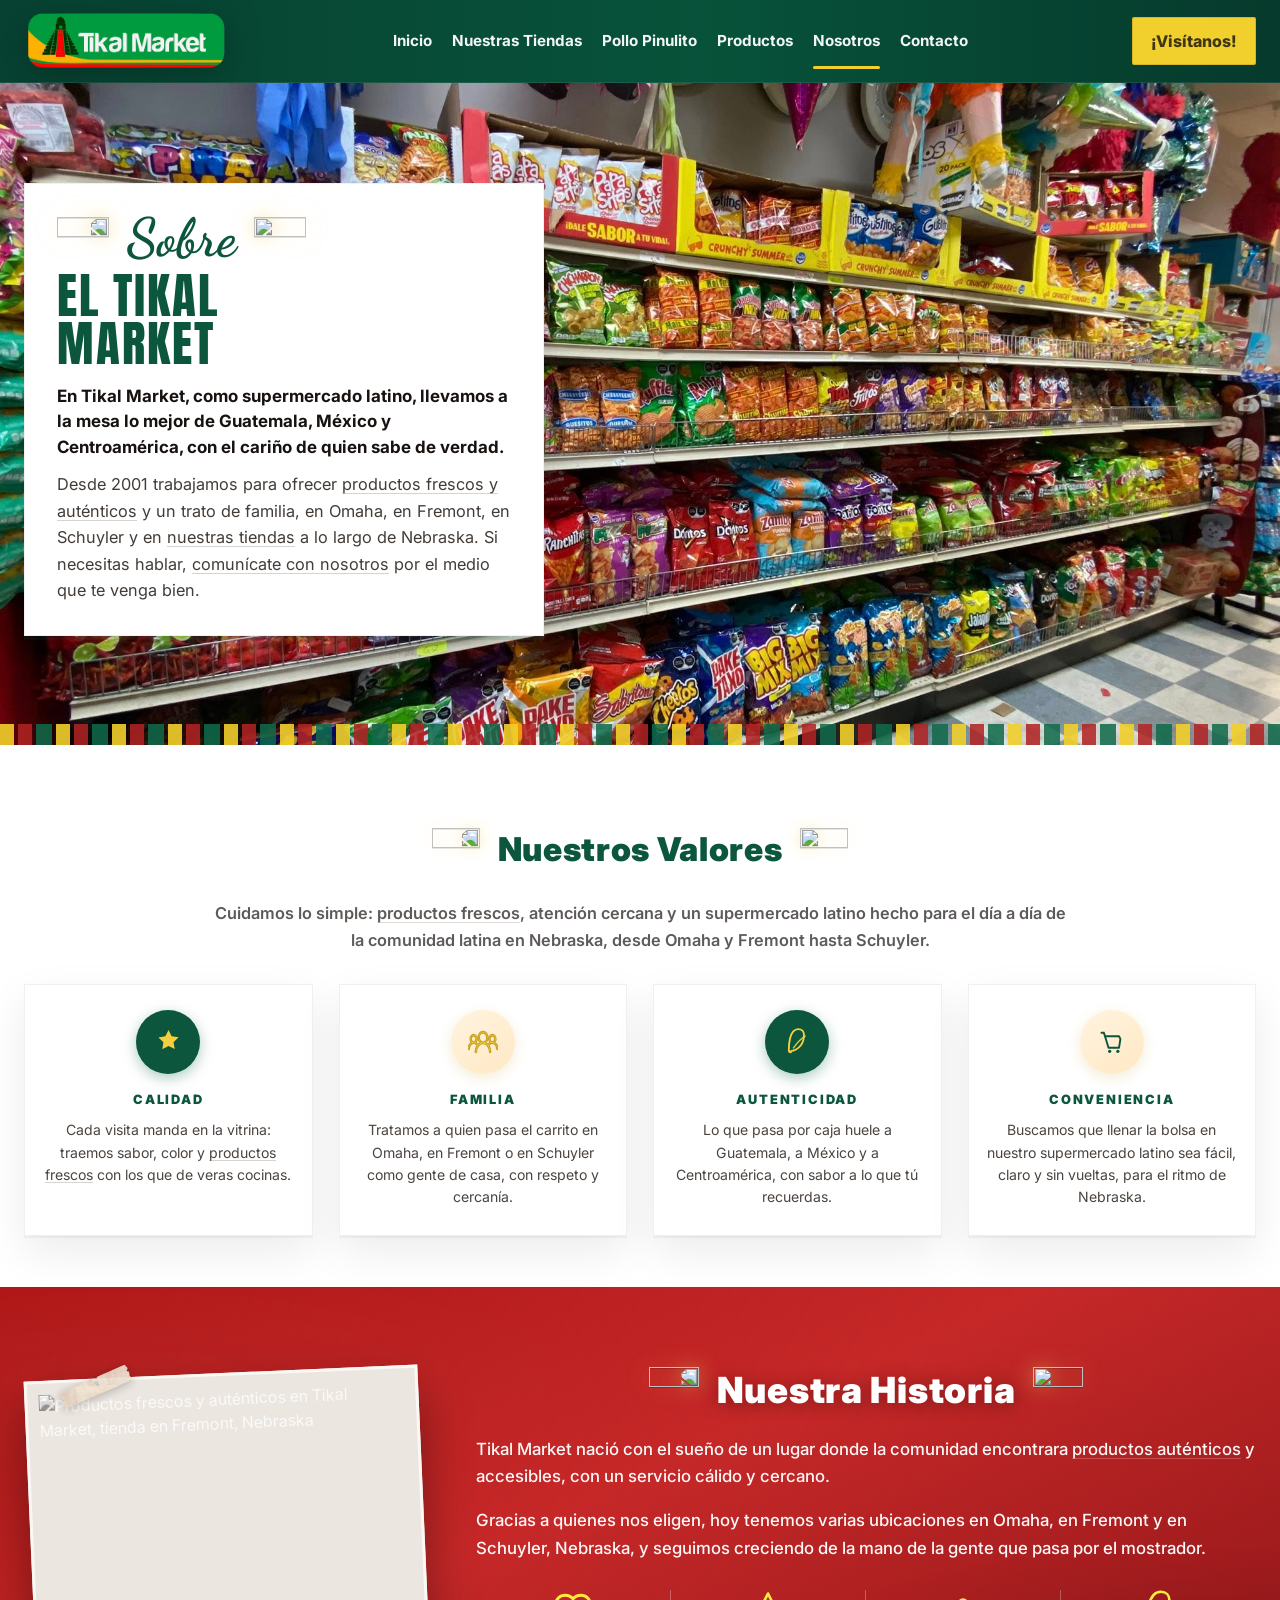
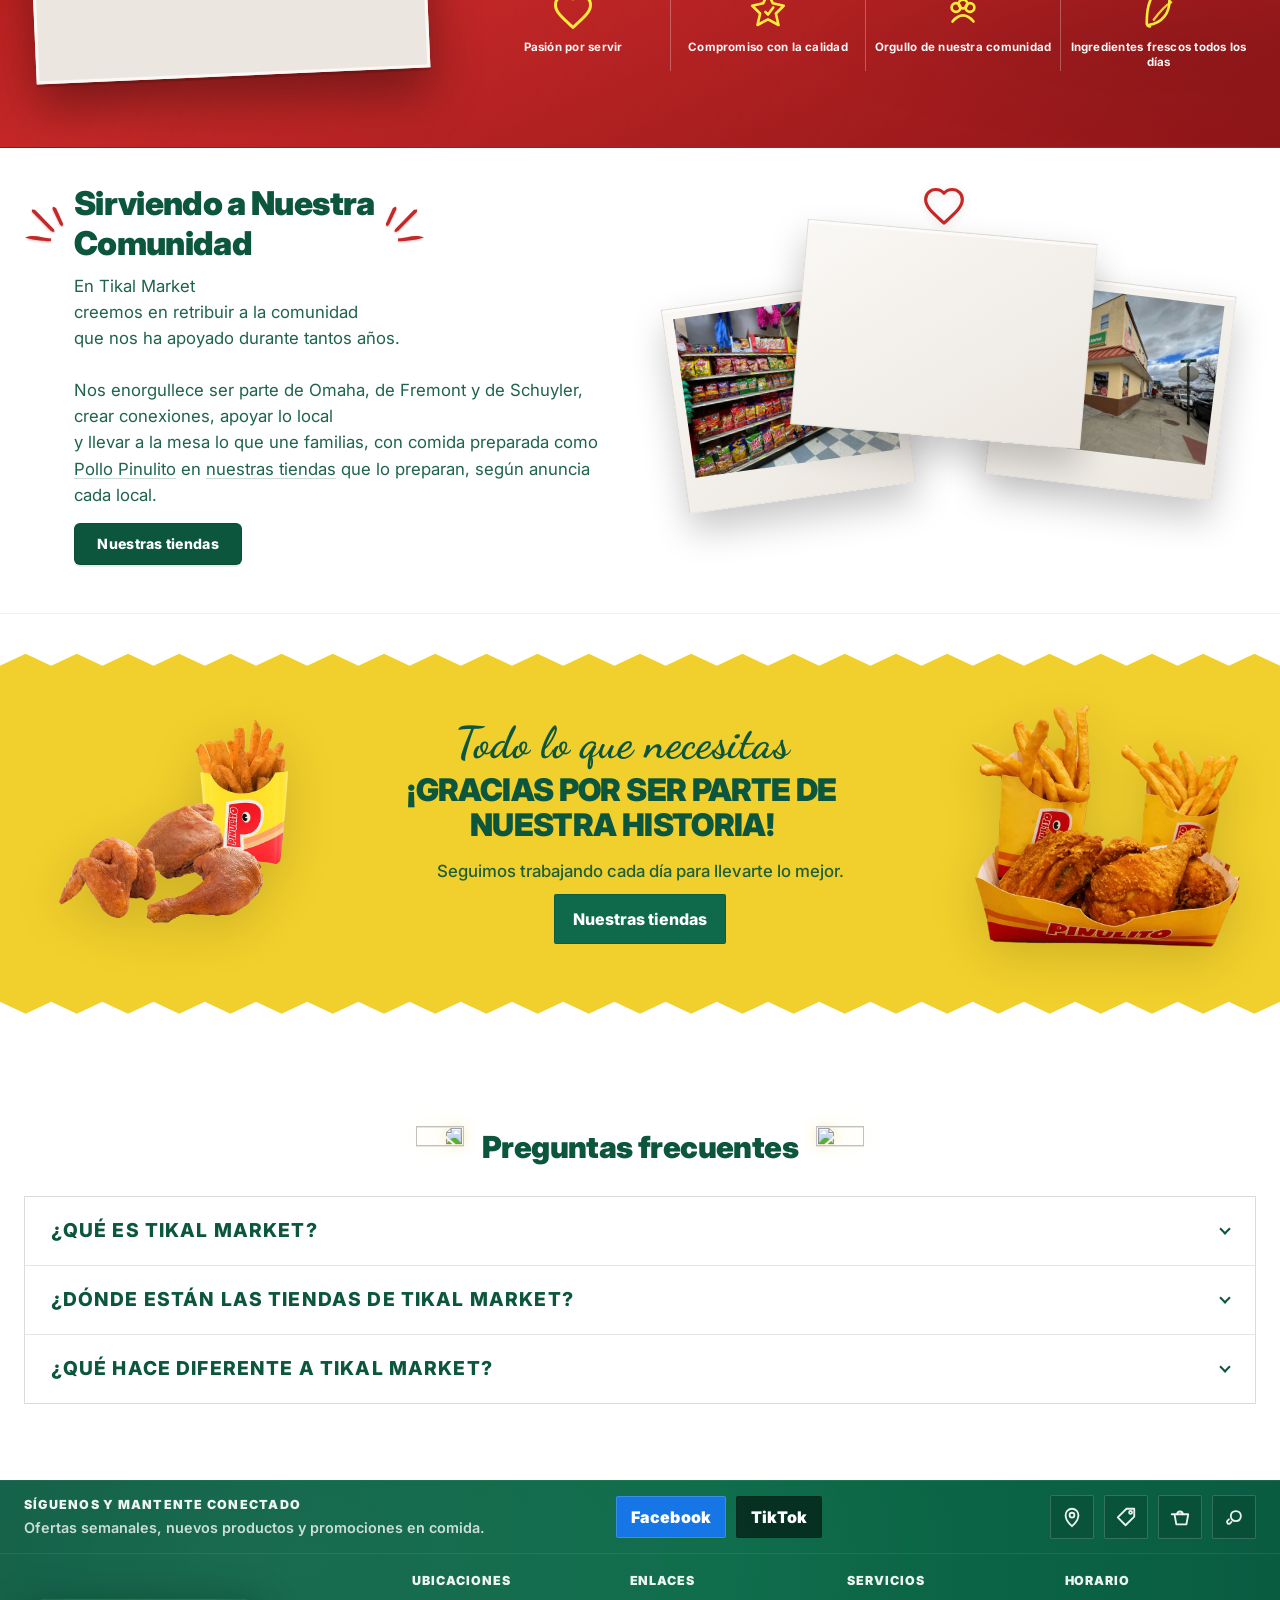
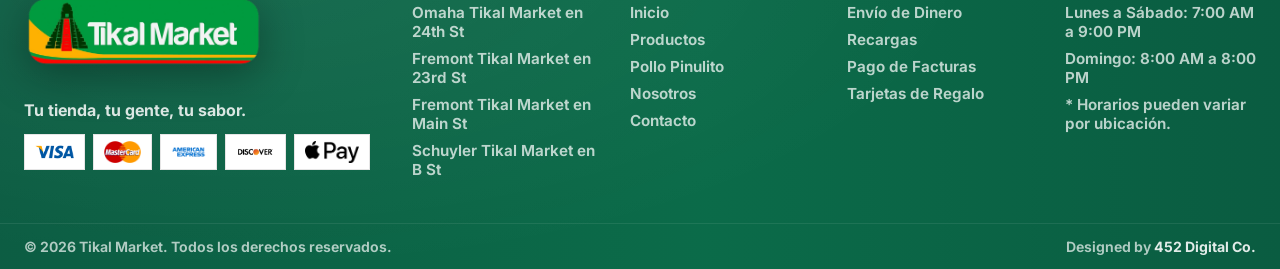
==== about.html @ d2f0e2c5 "Add files via upload" ====
<!DOCTYPE html>
<html lang="es">
<head>
  <meta charset="UTF-8" />
  <meta name="viewport" content="width=device-width, initial-scale=1.0" />
  <title>Sobre Tikal Market | Supermercado Latino en Nebraska</title>
  <meta
    name="description"
    content="Tikal Market es un supermercado latino con raíces en Guatemala, con tiendas en Omaha, Fremont y Schuyler, Nebraska, productos frescos y una comunidad que nos impulsa."
  />

  <link rel="canonical" href="about.html" />

  <meta property="og:type" content="website" />
  <meta property="og:locale" content="es_US" />
  <meta property="og:site_name" content="Tikal Market" />
  <meta property="og:url" content="about.html" />
  <meta property="og:title" content="Sobre Tikal Market | Supermercado Latino en Nebraska" />
  <meta
    property="og:description"
    content="Historia y valores de Tikal Market: supermercado latino en Nebraska, cerca de la comunidad en Omaha, Fremont y Schuyler, con productos frescos y sabor a casa."
  />
  <meta property="og:image" content="images/tienda-el-tikal-2-fremont.jpg" />
  <meta property="og:image:alt" content="Tikal Market, supermercado latino en Nebraska, tienda en Fremont" />

  <meta name="twitter:card" content="summary_large_image" />
  <meta name="twitter:title" content="Sobre Tikal Market | Supermercado Latino en Nebraska" />
  <meta
    name="twitter:description"
    content="Tikal Market, supermercado latino en Nebraska. Omaha, Fremont, Schuyler, productos frescos y comunidad."
  />
  <meta name="twitter:image" content="images/tienda-el-tikal-2-fremont.jpg" />

  <script type="application/ld+json">
    {
      "@context": "https://schema.org",
      "@type": "BreadcrumbList",
      "itemListElement": [
        { "@type": "ListItem", "position": 1, "name": "Inicio", "item": "index.html" },
        { "@type": "ListItem", "position": 2, "name": "Nosotros", "item": "about.html" }
      ]
    }
  </script>

  <script type="application/ld+json">
    {
      "@context": "https://schema.org",
      "@type": "Organization",
      "name": "Tikal Market",
      "url": "index.html",
      "description": "Red de supermercados latinos en Nebraska, con orígenes ligados a Guatemala, que sirve a la comunidad en Omaha, Fremont y Schuyler con productos frescos, carnicería, panadería, tortillería, comida preparada y otras secciones según la tienda.",
      "logo": "images/tikal-market-omaha-logo.png",
      "areaServed": ["Omaha, NE", "Fremont, NE", "Schuyler, NE", "Nebraska"],
      "knowsAbout": [
        "supermercado latino",
        "productos guatemaltecos",
        "productos mexicanos",
        "productos centroamericanos",
        "carnicería",
        "panadería",
        "tortillería",
        "comida preparada"
      ]
    }
  </script>

  <script type="application/ld+json">
    {
      "@context": "https://schema.org",
      "@type": "FAQPage",
      "inLanguage": "es",
      "mainEntity": [
        {
          "@type": "Question",
          "name": "¿Qué es Tikal Market?",
          "acceptedAnswer": {
            "@type": "Answer",
            "text": "Tikal Market es una red de supermercados latinos en Nebraska: abarrotes, productos frescos, carnicería, pan, tortillería, comida preparada y otras secciones según la sucursal, con raíces y sabor asociados a Guatemala y a la comunidad latina en el estado."
          }
        },
        {
          "@type": "Question",
          "name": "¿Dónde están las tiendas de Tikal Market?",
          "acceptedAnswer": {
            "@type": "Answer",
            "text": "Tikal Market atiende en Omaha, en Fremont y en Schuyler, Nebraska. Mira nuestras tiendas para mapas, horarios y el detalle de cada lugar. Si escribes con una duda, comunícate con nosotros y te guiamos."
          }
        },
        {
          "@type": "Question",
          "name": "¿Qué hace diferente a Tikal Market?",
          "acceptedAnswer": {
            "@type": "Answer",
            "text": "Reunimos en un mismo pasillo productos y marcas de Guatemala, de México y de Centroamérica, con atención cercana y con lo que pida cada comal, vitrina o mostrador, según el día y el lugar, sin dejar de ser un negocio de barrio para quien vive cerca."
          }
        }
      ]
    }
  </script>

  <link rel="preconnect" href="https://fonts.googleapis.com" />
  <link rel="preconnect" href="https://fonts.gstatic.com" crossorigin />
  <link
    href="https://fonts.googleapis.com/css2?family=Anton&family=Cormorant+Garamond:ital,wght@0,500;0,600;0,700;1,500&family=Dancing+Script:wght@600;700&family=Inter:wght@400;500;600;700;800;900&display=swap"
    rel="stylesheet"
  />

  <link rel="stylesheet" href="css/style.css" />
  <link rel="stylesheet" href="css/locations.css" />
</head>
<body class="loc-page">

  <header class="site-header is-overlay" id="site-header">
    <div class="nav-inner container">
      <a href="index.html" class="logo-wrap" aria-label="Tikal Market inicio">
        <img
          src="images/tikal-market-omaha-logo.png"
          alt="Tikal Market"
          class="logo-img"
        />
      </a>

      <nav class="main-nav" aria-label="Navegación principal">
        <a href="index.html">Inicio</a>
        <a href="locations.html">Nuestras Tiendas</a>
        <a href="pollo-pinulito.html">Pollo Pinulito</a>
        <a href="products.html">Productos</a>
        <a href="about.html" class="active">Nosotros</a>
        <a href="contact.html">Contacto</a>
      </nav>

      <div class="nav-right">
        <a href="locations.html" class="visit-btn">¡Visítanos!</a>
      </div>

      <button class="mobile-toggle" aria-label="Abrir menú" aria-expanded="false" type="button">
        <span></span>
        <span></span>
        <span></span>
      </button>
    </div>

    <div class="mobile-menu" id="mobile-menu">
      <a href="index.html">Inicio</a>
      <a href="locations.html">Nuestras Tiendas</a>
      <a href="pollo-pinulito.html">Pollo Pinulito</a>
      <a href="products.html">Productos</a>
      <a href="about.html" class="active">Nosotros</a>
      <a href="contact.html">Contacto</a>
      <a href="locations.html" class="mobile-visit-btn">¡Visítanos!</a>
    </div>
  </header>

  <main class="loc-main">
    <section class="loc-hero" aria-label="Sobre El Tikal Market">
      <div class="loc-hero-bg">
        <img
          src="images/tienda-el-tikal-2-fremont.jpg"
          alt="Tikal Market, supermercado latino en Nebraska, fachada en Fremont"
          width="1920"
          height="1080"
          decoding="async"
          fetchpriority="high"
        />
      </div>
      <div class="loc-hero-scrim" aria-hidden="true"></div>

      <div class="loc-hero-inner container">
        <div class="loc-hero-panel loc-hero-panel--about">
          <div class="loc-hero-panel-head">
            <div class="loc-hero-title-deco pin-order-title-deco">
              <span class="pin-order-title-rays loc-hero-title-rays" aria-hidden="true">
                <img
                  class="pin-order-title-exclam"
                  src="images/exclamations-card.svg"
                  alt=""
                  width="58"
                  height="53"
                  decoding="async"
                />
              </span>
              <p class="loc-hero-script">Sobre</p>
              <span class="pin-order-title-rays pin-order-title-rays--mirror loc-hero-title-rays" aria-hidden="true">
                <img
                  class="pin-order-title-exclam"
                  src="images/exclamations-card.svg"
                  alt=""
                  width="58"
                  height="53"
                  decoding="async"
                />
              </span>
            </div>
            <h1 class="loc-hero-brandline">EL TIKAL<br />MARKET</h1>
          </div>
          <p class="loc-hero-mission">
            En Tikal Market, como supermercado latino, llevamos a la mesa lo mejor de Guatemala, México y Centroamérica,
            con el cariño de quien sabe de verdad.
          </p>
          <p class="loc-hero-story">
            Desde 2001 trabajamos para ofrecer
            <a href="products.html">productos frescos y auténticos</a> y un trato de familia, en Omaha, en Fremont, en
            Schuyler y en
            <a href="locations.html">nuestras tiendas</a> a lo largo de Nebraska. Si necesitas hablar,
            <a href="contact.html">comunícate con nosotros</a> por el medio que te venga bien.
          </p>
        </div>
      </div>
      <div class="hero-pattern" aria-hidden="true"></div>
    </section>

    <section class="about-values" aria-labelledby="about-values-heading">
      <div class="about-values-leaf about-values-leaf--left" aria-hidden="true">
        <svg viewBox="0 0 120 160" fill="none" xmlns="http://www.w3.org/2000/svg">
          <path d="M8 140c18-32 44-58 72-78C48 48 24 28 8 8c8 38 0 88 0 132Z" stroke="currentColor" stroke-width="2.2" stroke-linejoin="round" opacity="0.35"/>
          <path d="M32 120c12-18 28-34 48-46" stroke="currentColor" stroke-width="1.5" stroke-linecap="round" opacity="0.3"/>
        </svg>
      </div>
      <div class="about-values-leaf about-values-leaf--right" aria-hidden="true">
        <svg viewBox="0 0 120 160" fill="none" xmlns="http://www.w3.org/2000/svg">
          <path d="M112 140c-18-32-44-58-72-78 32-14 56-34 72-54-8 38 0 88 0 132Z" stroke="currentColor" stroke-width="2.2" stroke-linejoin="round" opacity="0.35"/>
          <path d="M88 120c-12-18-28-34-48-46" stroke="currentColor" stroke-width="1.5" stroke-linecap="round" opacity="0.3"/>
        </svg>
      </div>

      <div class="about-values-inner container">
        <div class="about-values-head pin-order-title-deco">
          <span class="pin-order-title-rays about-values-rays" aria-hidden="true">
            <img
              class="pin-order-title-exclam"
              src="images/exclamations-card.svg"
              alt=""
              width="58"
              height="53"
              decoding="async"
            />
          </span>
          <h2 id="about-values-heading" class="about-values-title">Nuestros Valores</h2>
          <span class="pin-order-title-rays pin-order-title-rays--mirror about-values-rays" aria-hidden="true">
            <img
              class="pin-order-title-exclam"
              src="images/exclamations-card.svg"
              alt=""
              width="58"
              height="53"
              decoding="async"
            />
          </span>
        </div>

        <p class="about-values-lead">
          Cuidamos lo simple: <a href="products.html">productos frescos</a>, atención cercana y un supermercado latino
          hecho para el día a día de la comunidad latina en Nebraska, desde Omaha y Fremont hasta
          Schuyler.
        </p>

        <div class="about-values-grid">
          <article class="about-value-card">
            <div class="about-value-ico about-value-ico--green" aria-hidden="true">
              <svg viewBox="0 0 24 24" width="37" height="37" fill="#f4d03f" xmlns="http://www.w3.org/2000/svg">
                <path
                  d="M12 4.5l2.02 4.08 4.52.66-3.27 3.19.77 4.5L12 14.9l-4.04 2.12.77-4.5-3.27-3.19 4.52-.66L12 4.5Z"
                />
              </svg>
            </div>
            <h3 class="about-value-name">Calidad</h3>
            <p class="about-value-text">
              Cada visita manda en la vitrina: traemos sabor, color y
              <a href="products.html">productos frescos</a> con los que de veras cocinas.
            </p>
          </article>

          <article class="about-value-card">
            <div class="about-value-ico about-value-ico--cream" aria-hidden="true">
              <svg
                viewBox="0 0 29.67 21.11"
                width="30"
                height="30"
                xmlns="http://www.w3.org/2000/svg"
                aria-hidden="true"
                focusable="false"
              >
                <path
                  d="M21.18,20.15c-.04-4.39-2.91-7.85-6.36-7.84s-6.3,3.5-6.32,7.87c0,.51-.3.93-.72.92s-.7-.44-.7-.99c.04-2.21.64-4.33,1.79-6.07-1.13-1.79-3-2.47-4.7-1.7-1.6.72-2.74,2.64-2.74,4.84,0,.52-.31.92-.71.92-.43,0-.72-.43-.71-.97.05-2.67,1.26-5.04,3.2-6.19-1.57-1.71-1.66-4.69-.24-6.54s3.8-1.86,5.22-.02s1.35,4.83-.23,6.56c.76.47,1.39,1.08,1.92,1.86.66-.69,1.36-1.19,2.15-1.59-2.43-2.13-2.81-6.4-.87-9.13s5.4-2.77,7.37-.03s1.6,7.01-.85,9.16c.79.41,1.48.91,2.15,1.59.52-.77,1.14-1.38,1.92-1.86-1.56-1.72-1.66-4.65-.26-6.51s3.8-1.9,5.23-.06s1.37,4.81-.22,6.57c1.93,1.16,3.15,3.51,3.19,6.19,0,.51-.24.91-.64.97-.37.05-.77-.3-.77-.81,0-2.22-1.1-4.18-2.73-4.92-1.7-.78-3.6-.11-4.73,1.69c1.16,1.77,1.8,3.94,1.78,6.22c0,.51-.36.86-.71.84c-.42-.02-.69-.42-.69-.96ZM14.51,1.78c-1.98.23-3.38,2.43-3.18,4.84s1.92,4.15,3.84,3.92s3.37-2.38,3.18-4.8s-1.87-4.19-3.83-3.96ZM5.47,4.77c-1.26.07-2.18,1.4-2.11,2.92s1.1,2.66,2.32,2.59s2.15-1.36,2.1-2.88s-1.06-2.7-2.31-2.63ZM24.03,4.77c-1.25.04-2.19,1.36-2.14,2.87s1.07,2.69,2.28,2.64s2.17-1.31,2.14-2.83s-1.02-2.72-2.27-2.68Z"
                  fill="#f4d03f"
                  stroke="#c9a227"
                  stroke-width="1.15"
                  stroke-linejoin="round"
                  stroke-linecap="round"
                />
              </svg>
            </div>
            <h3 class="about-value-name">Familia</h3>
            <p class="about-value-text">
              Tratamos a quien pasa el carrito en Omaha, en Fremont o en Schuyler como gente de casa, con respeto y
              cercanía.
            </p>
          </article>

          <article class="about-value-card">
            <div class="about-value-ico about-value-ico--green" aria-hidden="true">
              <svg viewBox="0 0 24 24" width="28" height="28" fill="none" xmlns="http://www.w3.org/2000/svg">
                <path
                  d="M6 20c8-1 12-7 12-14 0-3-2-5-5-5-4 0-6 4-7 8-.8 3.2-1 8-1 10 0 1 .8 1.8 1.8 1.8Z"
                  stroke="#f4d03f"
                  stroke-width="1.6"
                  stroke-linejoin="round"
                />
                <path d="M9 17c3-4 6-8 10-10" stroke="#f4d03f" stroke-width="1.3" stroke-linecap="round" opacity="0.9" />
              </svg>
            </div>
            <h3 class="about-value-name">Autenticidad</h3>
            <p class="about-value-text">
              Lo que pasa por caja huele a Guatemala, a México y a Centroamérica, con sabor a lo que tú recuerdas.
            </p>
          </article>

          <article class="about-value-card">
            <div class="about-value-ico about-value-ico--cream about-value-ico--cart" aria-hidden="true">
              <svg viewBox="0 0 24 24" width="28" height="28" fill="none" xmlns="http://www.w3.org/2000/svg">
                <path
                  d="M6 7h12l1.2 2.5L18 17H9L6 7Z"
                  stroke="currentColor"
                  stroke-width="1.65"
                  stroke-linejoin="round"
                />
                <path d="M6 7 5 4H3" stroke="currentColor" stroke-width="1.65" stroke-linecap="round" />
                <circle cx="10" cy="20" r="1.4" fill="currentColor" />
                <circle cx="17" cy="20" r="1.4" fill="currentColor" />
              </svg>
            </div>
            <h3 class="about-value-name">Conveniencia</h3>
            <p class="about-value-text">
              Buscamos que llenar la bolsa en nuestro supermercado latino sea fácil, claro y sin vueltas, para el ritmo
              de Nebraska.
            </p>
          </article>
        </div>
      </div>
    </section>

    <section class="about-history" id="historia" aria-labelledby="historia-heading">
      <div class="about-history-pattern" aria-hidden="true"></div>
      <div class="about-history-inner container">
        <div class="about-history-visual">
          <div class="about-history-photo-box">
            <img
              class="about-history-tape"
              src="images/tape-icon.png"
              alt=""
              width="120"
              height="80"
              decoding="async"
            />
            <figure class="about-history-photo">
              <img
                src="images/el-tikal-1-fremont-comida-mexicana-fremont.jpg"
                alt="Productos frescos y auténticos en Tikal Market, tienda en Fremont, Nebraska"
                width="640"
                height="480"
                loading="lazy"
                decoding="async"
              />
            </figure>
          </div>
        </div>

        <div class="about-history-copy">
          <div class="about-history-title-row pin-order-title-deco">
            <span class="pin-order-title-rays about-history-rays" aria-hidden="true">
              <img
                class="pin-order-title-exclam"
                src="images/exclamations-card.svg"
                alt=""
                width="58"
                height="53"
                decoding="async"
              />
            </span>
            <h2 id="historia-heading" class="about-history-title">Nuestra Historia</h2>
            <span class="pin-order-title-rays pin-order-title-rays--mirror about-history-rays" aria-hidden="true">
              <img
                class="pin-order-title-exclam"
                src="images/exclamations-card.svg"
                alt=""
                width="58"
                height="53"
                decoding="async"
              />
            </span>
          </div>

          <div class="about-history-body">
            <p>
              Tikal Market nació con el sueño de un lugar donde la comunidad encontrara
              <a href="products.html">productos auténticos</a> y accesibles, con un servicio cálido y cercano.
            </p>
            <p>
              Gracias a quienes nos eligen, hoy tenemos varias ubicaciones en Omaha, en Fremont y en Schuyler,
              Nebraska, y seguimos creciendo de la mano de la gente que pasa por el mostrador.
            </p>
          </div>

          <ul class="about-history-pillars" aria-label="Lo que nos define">
            <li class="about-history-pillar">
              <span class="about-history-pillar-ico" aria-hidden="true">
                <svg viewBox="0 0 24 24" fill="none" xmlns="http://www.w3.org/2000/svg" aria-hidden="true" focusable="false">
                  <path
                    d="M12 21.35l-1.45-1.32C5.4 15.36 2 12.28 2 8.5 2 5.42 4.42 3 7.5 3c1.74 0 3.41.81 4.5 2.09C13.09 3.81 14.76 3 16.5 3 19.58 3 22 5.42 22 8.5c0 3.78-3.4 6.86-8.55 11.54L12 21.35Z"
                    stroke="currentColor"
                    stroke-width="1.7"
                    stroke-linejoin="round"
                  />
                </svg>
              </span>
              <span class="about-history-pillar-label">Pasión por servir</span>
            </li>
            <li class="about-history-pillar">
              <span class="about-history-pillar-ico" aria-hidden="true">
                <svg viewBox="0 0 24 24" fill="none" xmlns="http://www.w3.org/2000/svg" aria-hidden="true" focusable="false">
                  <path
                    d="M12 2l2.8 5.6L21 9l-4.5 4.4L18 20l-6-3.2L6 20l1.5-6.6L3 9l6.2-1.4L12 2Z"
                    stroke="currentColor"
                    stroke-width="1.5"
                    stroke-linejoin="round"
                  />
                  <path d="M10.5 12.5 12 14l3-4" stroke="currentColor" stroke-width="1.5" stroke-linecap="round" stroke-linejoin="round" />
                </svg>
              </span>
              <span class="about-history-pillar-label">Compromiso con la calidad</span>
            </li>
            <li class="about-history-pillar">
              <span class="about-history-pillar-ico" aria-hidden="true">
                <svg viewBox="0 0 24 24" fill="none" xmlns="http://www.w3.org/2000/svg"><circle cx="8" cy="10" r="2.5" stroke="currentColor" stroke-width="1.5"/><circle cx="16" cy="10" r="2.5" stroke="currentColor" stroke-width="1.5"/><circle cx="12" cy="8" r="2.5" stroke="currentColor" stroke-width="1.5"/><path d="M6 18c1.8-2.2 4.5-3.5 6-3.5s4.2 1.3 6 3.5" stroke="currentColor" stroke-width="1.5" stroke-linecap="round"/></svg>
              </span>
              <span class="about-history-pillar-label">Orgullo de nuestra comunidad</span>
            </li>
            <li class="about-history-pillar">
              <span class="about-history-pillar-ico" aria-hidden="true">
                <svg viewBox="0 0 24 24" fill="none" xmlns="http://www.w3.org/2000/svg"><path d="M6 20c8-1 12-7 12-14 0-3-2-5-5-5-4 0-6 4-7 8-.8 3.2-1 8-1 10 0 1 .8 1.8 1.8 1.8Z" stroke="currentColor" stroke-width="1.5" stroke-linejoin="round"/><path d="M9 17c3-4 6-8 10-10" stroke="currentColor" stroke-width="1.3" stroke-linecap="round" opacity="0.85"/></svg>
              </span>
              <span class="about-history-pillar-label">Ingredientes frescos todos los días</span>
            </li>
          </ul>
        </div>
      </div>
    </section>

    <section class="about-community" aria-labelledby="about-community-showcase-heading">
      <div class="about-community-showcase">
        <div class="about-community-showcase-inner container">
          <div class="about-community-showcase-copy">
            <div class="about-community-showcase-head pin-order-title-deco">
              <span class="pin-order-title-rays about-community-showcase-rays about-community-showcase-rays-left" aria-hidden="true">
                <svg
                  class="about-community-showcase-ray-svg"
                  xmlns="http://www.w3.org/2000/svg"
                  viewBox="0 0 28.87 26.3"
                  width="40"
                  height="36"
                  focusable="false"
                >
                  <g fill="#c62828">
                    <path
                      d="M9.36,18.26c-.34.34-1.92.67-2.3.73-.51.07-.11-1.7.29-2.12L20.86,2.86c.27-.28,1.77-.38,2.13-.39.49-.02.4,1.61-.06,2.07l-13.57,13.72Z"
                    />
                    <path
                      d="M28.03,22.9c-1.46,1.73-18.57,3.39-18.63,2.76l-.16-1.83c6.14-.32,12.14-3.44,18.78-.93Z"
                    />
                    <path
                      d="M2.96,13.26c-.21.45-1.29,1.29-1.63,1.48-.45.27-1-1.41-.79-1.88L5.46,1.82c.19-.42,1.59-1.14,1.97-1.3.5-.21.96,1.4.73,1.89L2.96,13.26Z"
                    />
                  </g>
                </svg>
              </span>
              <h2 id="about-community-showcase-heading" class="about-community-showcase-title">
                Sirviendo a Nuestra
                <br />
                Comunidad
              </h2>
              <span
                class="pin-order-title-rays pin-order-title-rays--mirror about-community-showcase-rays about-community-showcase-rays-right"
                aria-hidden="true"
              >
                <svg
                  class="about-community-showcase-ray-svg"
                  xmlns="http://www.w3.org/2000/svg"
                  viewBox="0 0 28.87 26.3"
                  width="40"
                  height="36"
                  focusable="false"
                >
                  <g fill="#c62828">
                    <path
                      d="M9.36,18.26c-.34.34-1.92.67-2.3.73-.51.07-.11-1.7.29-2.12L20.86,2.86c.27-.28,1.77-.38,2.13-.39.49-.02.4,1.61-.06,2.07l-13.57,13.72Z"
                    />
                    <path
                      d="M28.03,22.9c-1.46,1.73-18.57,3.39-18.63,2.76l-.16-1.83c6.14-.32,12.14-3.44,18.78-.93Z"
                    />
                    <path
                      d="M2.96,13.26c-.21.45-1.29,1.29-1.63,1.48-.45.27-1-1.41-.79-1.88L5.46,1.82c.19-.42,1.59-1.14,1.97-1.3.5-.21.96,1.4.73,1.89L2.96,13.26Z"
                    />
                  </g>
                </svg>
              </span>
            </div>
            <p class="about-community-showcase-lead">
              En Tikal Market
              <br />
              creemos en retribuir a la comunidad
              <br />
              que nos ha apoyado durante tantos años.
              <br />
              <br />
              Nos enorgullece ser parte de Omaha, de Fremont y de Schuyler,
              <br />
              crear conexiones, apoyar lo local
              <br />
              y llevar a la mesa lo que une familias, con comida preparada como
              <a href="pollo-pinulito.html">Pollo Pinulito</a> en
              <a href="locations.html">nuestras tiendas</a> que lo preparan, según anuncia cada local.
            </p>
            <a class="about-community-showcase-btn" href="locations.html">Nuestras tiendas</a>
          </div>

          <div class="about-community-showcase-visual">
            <div class="about-community-heart" aria-hidden="true">
              <svg viewBox="0 0 24 24" width="44" height="44" fill="none" xmlns="http://www.w3.org/2000/svg">
                <path
                  d="M12 21.35l-1.45-1.32C5.4 15.36 2 12.28 2 8.5 2 5.42 4.42 3 7.5 3c1.74 0 3.41.81 4.5 2.09C13.09 3.81 14.76 3 16.5 3 19.58 3 22 5.42 22 8.5c0 3.78-3.4 6.86-8.55 11.54L12 21.35Z"
                  stroke="#c62828"
                  stroke-width="1.75"
                  stroke-linejoin="round"
                />
              </svg>
            </div>
            <div class="about-community-collage">
              <figure class="about-community-polaroid about-community-polaroid--a">
                <img
                  src="images/tienda-el-tikal-2-fremont.jpg"
                  alt="Tienda Tikal Market en Fremont, supermercado latino en Nebraska"
                  width="400"
                  height="300"
                  loading="lazy"
                  decoding="async"
                />
              </figure>
              <figure class="about-community-polaroid about-community-polaroid--b">
                <img
                  src="images/tikal-market-3-grocery-store-omaha.jpg"
                  alt="Tikal Market sirviendo a la comunidad en Omaha, Nebraska"
                  width="480"
                  height="360"
                  loading="lazy"
                  decoding="async"
                />
              </figure>
              <figure class="about-community-polaroid about-community-polaroid--c">
                <img
                  src="images/el-tikal-1-fremont-storefront-2.jpg"
                  alt="Tienda El Tikal Market en Fremont, pasillos con productos frescos"
                  width="400"
                  height="300"
                  loading="lazy"
                  decoding="async"
                />
              </figure>
            </div>
          </div>
        </div>
      </div>

      <div class="about-community-red" aria-labelledby="about-community-thanks-heading">
        <div class="container about-community-red-inner">
          <div class="about-community-media">
            <img
              class="about-community-chicken"
              src="images/pollo-pinulito-omaha-pollo-frito-fresco.png"
              alt="Pollo Pinulito en Tikal Market, comida preparada"
              width="420"
              height="360"
              loading="lazy"
              decoding="async"
            />
          </div>
          <div class="about-community-copy">
            <div class="about-community-head pin-order-title-deco">
              <div class="about-community-thanks-block">
                <p class="departments-eyebrow">Todo lo que necesitas</p>
                <h2 id="about-community-thanks-heading" class="about-community-thanks-title departments-title">
                ¡Gracias por ser parte de nuestra historia!
                </h2>
              </div>
            </div>
            <p class="about-community-sub departments-text">
              Seguimos trabajando cada día para llevarte lo mejor.
            </p>
            <a href="locations.html" class="secondary-btn">Nuestras tiendas</a>
          </div>
          <div class="about-community-media about-community-media--right">
            <img
              class="about-community-chicken"
              src="images/papas-and-pollo-pinulito-omaha.png"
              alt="Papas y Pollo Pinulito, comida preparada"
              width="420"
              height="360"
              loading="lazy"
              decoding="async"
            />
          </div>
        </div>
      </div>
    </section>

    <section
      class="loc-store-band about-faq-band"
      lang="es"
      aria-labelledby="about-faq-h2"
      id="sobre-tikal-preguntas"
    >
      <div class="loc-store-band-inner container">
        <div class="loc-store-band-head pin-order-title-deco loc-store-why-head">
          <span class="pin-order-title-rays loc-store-band-rays" aria-hidden="true">
            <img
              class="pin-order-title-exclam"
              src="images/exclamations-card.svg"
              alt=""
              width="58"
              height="53"
              decoding="async"
            />
          </span>
          <h2 id="about-faq-h2" class="loc-store-band-title">Preguntas frecuentes</h2>
          <span class="pin-order-title-rays pin-order-title-rays--mirror loc-store-band-rays" aria-hidden="true">
            <img
              class="pin-order-title-exclam"
              src="images/exclamations-card.svg"
              alt=""
              width="58"
              height="53"
              decoding="async"
            />
          </span>
        </div>
        <div class="about-faq-accordion">
          <details class="about-faq-item">
            <summary class="about-faq-summary">
              <span class="about-faq-q">¿Qué es Tikal Market?</span>
              <span class="about-faq-chevron" aria-hidden="true"></span>
            </summary>
            <div class="about-faq-panel">
              <p>
                Tikal Market es una red de supermercados latinos en Nebraska: abarrotes, productos frescos, carnicería,
                pan, tortillería, comida preparada y otras secciones según la sucursal, con raíces y sabor asociados a
                Guatemala y a la comunidad latina en el estado.
              </p>
            </div>
          </details>
          <details class="about-faq-item">
            <summary class="about-faq-summary">
              <span class="about-faq-q">¿Dónde están las tiendas de Tikal Market?</span>
              <span class="about-faq-chevron" aria-hidden="true"></span>
            </summary>
            <div class="about-faq-panel">
              <p>
                Tikal Market atiende en Omaha, en Fremont y en Schuyler, Nebraska. Mira
                <a href="locations.html">nuestras tiendas</a> para mapas, horarios y el detalle de cada lugar. Si
                escribes con una duda,
                <a href="contact.html">comunícate con nosotros</a> y te guiamos.
              </p>
            </div>
          </details>
          <details class="about-faq-item">
            <summary class="about-faq-summary">
              <span class="about-faq-q">¿Qué hace diferente a Tikal Market?</span>
              <span class="about-faq-chevron" aria-hidden="true"></span>
            </summary>
            <div class="about-faq-panel">
              <p>
                Reunimos en un mismo pasillo productos y marcas de Guatemala, de México y de Centroamérica, con
                atención cercana y con lo que pida cada comal, vitrina o mostrador, según el día y el lugar, sin dejar
                de ser un negocio de barrio para quien vive cerca.
              </p>
            </div>
          </details>
        </div>
      </div>
    </section>
  </main>

  <footer class="site-footer" aria-label="Pie de página">
    <div class="footer-social" aria-label="Síguenos y mantente conectado">
<div class="social-strip-inner">
      <div class="social-strip-left">
        <p class="social-strip-title">SÍGUENOS Y MANTENTE CONECTADO</p>
        <p class="social-strip-subtitle">Ofertas semanales, nuevos productos y promociones en comida.</p>
      </div>

      <div class="social-strip-actions" aria-label="Redes sociales">
        <a class="social-pill social-pill-facebook" href="#" aria-label="Facebook">Facebook</a>
        <a class="social-pill social-pill-tiktok" href="#" aria-label="TikTok">TikTok</a>
      </div>

      <div class="social-strip-icons" aria-hidden="true">
        <span class="social-icon" title="Tiendas">
          <svg viewBox="0 0 24 24" aria-hidden="true" focusable="false">
            <path d="M12 22s7-6.2 7-12a7 7 0 0 0-14 0c0 5.8 7 12 7 12Z" fill="none" stroke="currentColor" stroke-width="2" />
            <circle cx="12" cy="10" r="2.6" fill="none" stroke="currentColor" stroke-width="2" />
          </svg>
        </span>
        <span class="social-icon" title="Ofertas">
          <svg viewBox="0 0 24 24" aria-hidden="true" focusable="false">
            <path d="M3 12.5 12.5 3H21v8.5L11.5 21 3 12.5Z" fill="none" stroke="currentColor" stroke-width="2" stroke-linejoin="round" />
            <circle cx="17" cy="7" r="1.6" fill="none" stroke="currentColor" stroke-width="2" />
          </svg>
        </span>
        <span class="social-icon" title="Productos">
          <svg viewBox="0 0 24 24" aria-hidden="true" focusable="false">
            <path d="M6 9h15l-2 11H8L6 9Z" fill="none" stroke="currentColor" stroke-width="2" stroke-linejoin="round" />
            <path d="M9 9a3 3 0 0 1 6 0" fill="none" stroke="currentColor" stroke-width="2" stroke-linecap="round" />
            <path d="M3 9h2" fill="none" stroke="currentColor" stroke-width="2" stroke-linecap="round" />
          </svg>
        </span>
        <span class="social-icon" title="Pollo Pinulito">
          <svg viewBox="0 0 24 24" aria-hidden="true" focusable="false">
            <path d="M10 7c2-2 6-2 8 0s2 6 0 8-6 2-8 0-2-6 0-8Z" fill="none" stroke="currentColor" stroke-width="2" />
            <path d="M6.5 14.5 4.8 16.2a2 2 0 0 0 2.8 2.8l1.7-1.7" fill="none" stroke="currentColor" stroke-width="2" stroke-linecap="round" />
          </svg>
        </span>
      </div>
    </div>
    </div>

    <div class="footer-inner">
      <div class="footer-brand">
        <div class="footer-logo-row">
          <img class="footer-logo" src="images/tikal-market-omaha-logo.png" alt="Tikal Market" />
        </div>
        <p class="footer-tagline">Tu tienda, tu gente, tu sabor.</p>

        <div class="footer-payments" aria-label="Métodos de pago">
          <img class="pay-badge" src="images/visa-logo-tikal-market.png" alt="Visa" />
          <img class="pay-badge" src="images/master-card-logo.png" alt="Mastercard" />
          <img class="pay-badge" src="images/american-express-logo-tikal-market.png" alt="American Express" />
          <img class="pay-badge" src="images/discover-logo-tikal-market.png" alt="Discover" />
          <img class="pay-badge" src="images/apple-pay-logo.png" alt="Apple Pay" />
        </div>
      </div>

      <div class="footer-cols" aria-label="Información del sitio">
        <div class="footer-col">
          <h4>Ubicaciones</h4>
          <a href="locations.html">Omaha Tikal Market en 24th St</a>
          <a href="locations.html">Fremont Tikal Market en 23rd St</a>
          <a href="locations.html">Fremont Tikal Market en Main St</a>
          <a href="locations.html">Schuyler Tikal Market en B St</a>
        </div>

        <div class="footer-col">
          <h4>Enlaces</h4>
          <a href="index.html">Inicio</a>
          <a href="products.html">Productos</a>
          <a href="pollo-pinulito.html">Pollo Pinulito</a>
          <a href="about.html">Nosotros</a>
          <a href="contact.html">Contacto</a>
        </div>

        <div class="footer-col">
          <h4>Servicios</h4>
          <span>Envío de Dinero</span>
          <span>Recargas</span>
          <span>Pago de Facturas</span>
          <span>Tarjetas de Regalo</span>
        </div>

        <div class="footer-col footer-col-hours">
          <h4>Horario</h4>
          <span>Lunes a Sábado: 7:00 AM a 9:00 PM</span>
          <span>Domingo: 8:00 AM a 8:00 PM</span>
          <span class="footer-hours-note">* Horarios pueden variar por ubicación.</span>
        </div>
      </div>
    </div>

    <div class="footer-bottom" aria-label="Créditos">
      <div class="footer-bottom-inner">
        <span>© 2026 Tikal Market. Todos los derechos reservados.</span>
        <span class="footer-credit">
          Designed by
          <a href="https://452digitalco.com" target="_blank" rel="noopener noreferrer">452 Digital Co.</a>
        </span>
      </div>
    </div>
  </footer>

  <script src="js/script.js" defer></script>
</body>
</html>
---- css/style.css ----
* {
  box-sizing: border-box;
  margin: 0;
  padding: 0;
}

:root {
  --green: #0f6a4b;
  --green-dark: #0b563d;
  --green-deep: #0b5a43;
  --cream: #f2ece3;
  --cream-soft: #f7f2eb;
  --text: #201b17;
  --muted: #645950;
  --red: #b12323;
  --yellow: #f1cf2c;
  --white: #ffffff;
  --shadow-soft: 0 10px 30px rgba(0, 0, 0, 0.08);
  --shadow-hero: 0 18px 50px rgba(0, 0, 0, 0.14);
  --radius: 14px;
  --header-h: 82px;
}

html {
  scroll-behavior: smooth;
  overflow-x: hidden;
}

body {
  font-family: "Inter", sans-serif;
  background: #ffffff;
  color: var(--text);
  line-height: 1.5;
  overflow-x: hidden;
}

body.nav-open {
  overflow: hidden;
  touch-action: none;
}

img {
  max-width: 100%;
  display: block;
}

.container {
  width: min(1380px, calc(100% - 48px));
  margin: 0 auto;
}

/* HEADER */
.site-header {
  position: fixed;
  left: 0;
  right: 0;
  top: 0;
  z-index: 100;
  background: linear-gradient(90deg, #074232 0%, #07523a 55%, #063a2c 100%);
  border-bottom: 1px solid rgba(255, 255, 255, 0.08);
  transition: box-shadow 220ms ease;
}

.site-header.is-overlay {
  /* keep consistent brand color at top; no pale/translucent state */
  background: linear-gradient(90deg, #074232 0%, #07523a 55%, #063a2c 100%);
}

.site-header.is-solid {
  /* subtle enhancement on scroll (same base color identity) */
  box-shadow: 0 14px 36px rgba(0, 0, 0, 0.22);
}

.nav-inner {
  min-height: 82px;
  padding: 0;
  display: flex;
  align-items: center;
  gap: 24px;
}

.logo-wrap {
  display: flex;
  align-items: center;
  text-decoration: none;
  flex-shrink: 0;
}

.logo-img {
  height: 63px;
  width: auto;
  object-fit: contain;
  filter: drop-shadow(0 8px 18px rgba(0, 0, 0, 0.25));
}

.main-nav {
  display: flex;
  align-items: center;
  justify-content: center;
  gap: 28px;
  flex: 1;
}

.main-nav a {
  position: relative;
  color: rgba(255, 255, 255, 0.95);
  text-decoration: none;
  font-weight: 700;
  font-size: 0.95rem;
  padding: 6px 0;
  transition: opacity 0.2s ease;
}

.main-nav a:hover {
  opacity: 1;
}

.main-nav a.active::after,
.main-nav a:hover::after {
  content: "";
  position: absolute;
  left: 0;
  bottom: -11px;
  width: 100%;
  height: 3px;
  background: var(--yellow);
  border-radius: 999px;
}

.nav-right {
  display: flex;
  align-items: center;
  gap: 16px;
  flex-shrink: 0;
}

.social-icons {
  display: flex;
  align-items: center;
  gap: 0;
}

.nav-social-fb {
  width: 48px;
  height: 48px;
  margin: 0;
  padding: 0;
  border-radius: 2px;
  border: 1px solid #c3c4c7;
  background-color: rgba(255, 255, 255, 1);
  color: #0866ff;
  text-decoration: none;
  font-family: inherit;
  font-size: 1.05rem;
  font-weight: 800;
  line-height: 1;
  display: inline-flex;
  align-items: center;
  justify-content: center;
  box-shadow: 0 1px 0 rgba(0, 0, 0, 0.06);
  transition: background-color 0.1s ease, border-color 0.1s ease, color 0.1s ease,
    box-shadow 0.1s ease;
}

.nav-social-fb:hover {
  background-color: #f6f7f7;
  border-color: #8c8f94;
  color: #0554cf;
  box-shadow: 0 1px 0 rgba(0, 0, 0, 0.1);
}

.nav-social-fb:active {
  background-color: #f0f0f0;
  box-shadow: inset 0 1px 1px rgba(0, 0, 0, 0.06);
}

.nav-social-fb:focus-visible {
  outline: 2px solid var(--yellow);
  outline-offset: 2px;
}

.visit-btn {
  display: inline-flex;
  align-items: center;
  justify-content: center;
  background: var(--yellow);
  color: rgba(23, 20, 17, 0.82);
  text-decoration: none;
  font-weight: 800;
  padding: 11px 18px;
  border-radius: 2px;
  border: 1px solid rgba(0, 0, 0, 0.12);
  box-shadow: none;
  white-space: nowrap;
  transition: transform 0.2s ease, box-shadow 0.2s ease;
}

.visit-btn:hover {
  transform: translateY(-1px);
  box-shadow: none;
}

.mobile-toggle {
  display: none;
  width: 46px;
  height: 46px;
  background: rgba(255, 255, 255, 0.08);
  border: 1px solid rgba(255, 255, 255, 0.22);
  border-radius: 12px;
  cursor: pointer;
  margin-left: auto;
}

.mobile-toggle span {
  display: block;
  width: 24px;
  height: 2px;
  background: white;
  margin: 5px auto;
  border-radius: 999px;
  transition: 0.2s ease;
}

.mobile-toggle.is-open span:nth-child(1) {
  transform: translateY(7px) rotate(45deg);
}

.mobile-toggle.is-open span:nth-child(2) {
  opacity: 0;
}

.mobile-toggle.is-open span:nth-child(3) {
  transform: translateY(-7px) rotate(-45deg);
}

.mobile-menu {
  display: none;
  background: #0b5f43;
  border-top: 1px solid rgba(255, 255, 255, 0.08);
  padding: 12px 18px 18px;
  position: absolute;
  left: 0;
  right: 0;
  top: 100%;
  max-height: calc(100vh - 82px);
  overflow: auto;
  -webkit-overflow-scrolling: touch;
}

.mobile-menu.is-open {
  display: block;
}

.mobile-menu a {
  display: block;
  color: rgba(23, 20, 17, 0.9);
  text-decoration: none;
  font-weight: 700;
  padding: 12px 0;
  border-bottom: 1px solid rgba(255, 255, 255, 0.08);
}

.mobile-menu a:last-child {
  border-bottom: 0;
}

.mobile-visit-btn {
  margin-top: 10px;
  text-align: center;
  background: var(--yellow);
  color: #1a1a1a !important;
  border-radius: 2px;
  border: 1px solid rgba(0, 0, 0, 0.12);
  padding: 13px 16px !important;
  font-weight: 900;
  box-shadow: none;
}

/* HERO (editorial / premium) */
.hero {
  position: relative;
  z-index: 5;
  /* allow the produce PNG to overlap into next section */
  overflow: visible;
  min-height: 660px;
  padding-top: var(--header-h); /* room for fixed header */
  background: #ffffff;
}

.hero-inner {
  position: relative;
  z-index: 3;
  display: grid;
  grid-template-columns: 38% 62%;
  gap: 0;
  align-items: stretch;
  /* no inset padding so the photo runs header→divider */
  padding: 0;
  min-height: calc(660px - var(--header-h));
}

.hero-left {
  display: flex;
  flex-direction: column;
  justify-content: flex-start;
  /* shift copy down without creating image gaps */
  padding: 40px 26px 150px 24px;
  position: relative;
  z-index: 5;
  background: #ffffff;
}

.hero-left::after {
  content: "";
  position: absolute;
  top: 0;
  right: -35px;
  height: 100%;
  width: 130px;
  background: #ffffff;
  /* vertical zig-zag edge where it meets the photo */
  clip-path: polygon(
    0 0,
    100% 0,
    92% 6%,
    100% 12%,
    92% 18%,
    100% 24%,
    92% 30%,
    100% 36%,
    92% 42%,
    100% 48%,
    92% 54%,
    100% 60%,
    92% 66%,
    100% 72%,
    92% 78%,
    100% 84%,
    92% 90%,
    100% 96%,
    92% 100%,
    0 100%
  );
  pointer-events: none;
  z-index: 1;
}

.hero-left > * {
  position: relative;
  z-index: 2;
}
.hero-eyebrow {
  color: rgba(177, 35, 35, 0.92);
  font-weight: 800;
  font-size: 0.84rem;
  letter-spacing: 0.08em;
  text-transform: uppercase;
  margin-bottom: 14px;
}

.hero-title {
  margin-bottom: 14px;
}

.title-line {
  display: block;
  position: relative;
  font-family: "Anton", sans-serif;
  font-weight: 400;
  letter-spacing: -0.015em;
  line-height: 0.92;
  font-size: clamp(2.35rem, 3.9vw, 4.05rem);
}

.title-line-dark {
  color: #171411;
}

.title-line-green {
  color: var(--green-deep);
}

span.title-line.title-line-green {
  color: rgba(15, 106, 75, 0.96);
}

.pin-hero-accent-green {
  color: var(--green-deep);
}

.title-line-red {
  color: var(--red);
}

.title-line-underlined.title-line-red::after {
  border-bottom-color: rgba(177, 35, 35, 0.95);
}

.title-line-underlined.title-line-red::before {
  border-bottom-color: rgba(241, 207, 44, 0.95);
}

.title-line-underlined {
  display: inline-block;
  padding-bottom: 16px;
}

.title-line-underlined::after {
  content: "";
  position: absolute;
  left: 12px;
  bottom: 4px;
  width: 230px;
  height: 18px;
  border-bottom: 5px solid rgba(177, 35, 35, 0.95);
  border-radius: 4px;
  transform: rotate(-3deg);
}

.title-line-underlined::before {
  content: "";
  position: absolute;
  left: 10px;
  bottom: 8px;
  width: 226px;
  height: 10px;
  border-bottom: 4px solid rgba(241, 207, 44, 0.95);
  border-radius: 4px;
  transform: rotate(-3deg);
  z-index: 1;
}

.headline-script {
  display: inline-block;
  margin-top: 8px;
  font-family: "Dancing Script", cursive;
  font-weight: 700;
  font-size: clamp(1.3rem, 2.2vw, 2rem);
  color: rgba(23, 20, 17, 0.92);
  letter-spacing: 0.01em;
}

/* Products hero: match Locations “Sobre” script green */
.prod-hero .headline-script {
  color: var(--green-dark);
}

.hero-text {
  max-width: 52ch;
  color: rgba(32, 27, 23, 0.84);
  font-size: 1.03rem;
  line-height: 1.65;
  margin-bottom: 18px;
}

.hero-actions {
  display: flex;
  gap: 12px;
  align-items: center;
  flex-wrap: wrap;
  margin-top: 2px;
}

/* Hero CTAs: same width as the primary button row */
.hero-actions .btn {
  flex: 1 1 0;
  min-width: 0;
  width: 100%;
  max-width: 100%;
  white-space: nowrap;
  line-height: 1.12;
  font-size: clamp(0.86rem, 1.55vw, 0.95rem);
  padding: 10px 12px;
  min-height: 0;
}

.hero-actions .btn-secondary {
  padding: 10px 12px;
}

.hero-actions .btn-pin {
  font-size: 0.86rem;
}

.btn {
  display: inline-flex;
  align-items: center;
  justify-content: center;
  gap: 10px;
  text-decoration: none;
  font-weight: 900;
  letter-spacing: 0.01em;
  min-height: 46px;
  padding: 12px 18px;
  border-radius: 2px;
  transition: transform 0.18s ease, box-shadow 0.18s ease, background 0.18s ease, color 0.18s ease, border-color 0.18s ease;
}

.btn-primary {
  background: var(--yellow);
  color: #1a1a1a;
  border: 1px solid rgba(0, 0, 0, 0.12);
  box-shadow: none;
}

.btn-primary:hover {
  transform: translateY(-1px);
  box-shadow: none;
}

.btn-secondary {
  background: transparent;
  color: var(--green-deep);
  border: 2px solid rgba(15, 106, 75, 0.55);
  font-weight: 800;
  padding-right: 16px;
}

.btn-secondary:hover {
  border-color: rgba(15, 106, 75, 0.9);
  background: rgba(15, 106, 75, 0.06);
  transform: translateY(-1px);
}

.btn-secondary::after {
  content: "\2192";
  font-family: inherit;
  font-weight: 900;
  line-height: 1;
  margin-left: 6px;
  transform: translateY(-0.5px);
}

.btn-pin {
  font-size: 0.92rem;
  line-height: 1;
}

.hero-right {
  padding: 0;
  position: relative;
  /* full-bleed image to viewport edge (safe with overflow-x hidden) */
  margin-right: calc(50% - 50vw - 2px);
  display: flex;
}

.hero-visual {
  position: relative;
  height: 100%;
  min-height: 100%;
  border-radius: 0;
  overflow: hidden;
  box-shadow: none;
  /* If the photo doesn't match the container aspect ratio, show a clean fill. */
  background: #ffffff;
  flex: 1;
}

.hero-slideshow {
  position: absolute;
  inset: 0;
}

.hero-slide {
  position: absolute;
  inset: 0;
  opacity: 0;
  visibility: hidden;
  transition: opacity 0.8s ease;
}

.hero-slide.active {
  opacity: 1;
  visibility: visible;
}

.hero-slide img {
  width: 100%;
  height: 100%;
  object-fit: cover;
  object-position: center center;
  background: transparent;
}

/* Schuyler grocery photo: nudge crop to feel centered */
.hero-slide--schuyler-grocery img {
  object-position: 45% center;
}

/* Schuyler storefront: show more of the right side */
.hero-slide--schuyler-front img {
  object-position: 85% center;
}

/* Per-slide crop focus overrides */
.hero-slide.hero-slide-pinulito img {
  object-position: 115% center;
}

.hero-visual-overlay {
  position: absolute;
  inset: 0;
  /* No dimming scrim — keep hero photography bright */
  background: transparent;
  pointer-events: none;
  z-index: 2;
}

.hero-right::before {
  display: none;
}

.hero-foreground {
  position: absolute;
  bottom: -92px;
  left: 24%;
  transform: translateX(-50%);
  width: min(637px, 42.9vw);
  z-index: 30;
  pointer-events: none;
}

.hero-pattern {
  position: absolute;
  left: 0;
  right: 0;
  bottom: -1px;
  height: 22px;
  opacity: 0.95;
  z-index: 20;
  background:
    repeating-linear-gradient(
      90deg,
      rgba(241, 207, 44, 0.95) 0 14px,
      rgba(241, 207, 44, 0) 14px 18px,
      rgba(177, 35, 35, 0.9) 18px 32px,
      rgba(177, 35, 35, 0) 32px 36px,
      rgba(15, 106, 75, 0.9) 36px 52px,
      rgba(15, 106, 75, 0) 52px 56px
    );
}

.flag-divider {
  height: 22px;
  opacity: 0.95;
  background:
    repeating-linear-gradient(
      90deg,
      rgba(241, 207, 44, 0.95) 0 14px,
      rgba(241, 207, 44, 0) 14px 18px,
      rgba(177, 35, 35, 0.9) 18px 32px,
      rgba(177, 35, 35, 0) 32px 36px,
      rgba(15, 106, 75, 0.9) 36px 52px,
      rgba(15, 106, 75, 0) 52px 56px
    );
}

/* PINULITO PROMO BANNER */
.pin-promo {
  background: url("../images/white-section-pollo.jpg") center / cover no-repeat;
}

.pin-promo-inner {
  max-width: 1400px;
  margin: 0 auto;
  padding: 18px 0 8px;
}

.pin-promo-image {
  display: block;
  width: 100%;
  height: auto;
}

/* INTRO SECTION */
.home-intro {
  background: #ffffff;
  /* leave room for the hero foreground overlap */
  padding: 38px 0 30px;
  position: relative;
  z-index: 0;
  overflow: visible;
}

.intro-inner {
  max-width: 1380px;
  margin: 0 auto;
  padding: 0 24px;
  display: grid;
  grid-template-columns: minmax(0, 1.35fr) minmax(300px, 0.65fr);
  grid-template-areas: "visual copy";
  gap: 40px 64px;
  align-items: start;
}

.intro-visual-column {
  grid-area: visual;
  display: flex;
  flex-direction: column;
  gap: 22px;
  min-width: 0;
}

.intro-copy {
  grid-area: copy;
  margin-top: 0;
  align-self: start;
  padding-left: 8px;
  padding-top: 2px;
  /* Keep the original copy, but constrain line length so it wraps into more rows */
  max-width: min(420px, 46ch);
  width: 100%;
  justify-self: end;
}

.intro-gallery {
  margin: 0;
  width: 100%;
}


/* Script eyebrow (departments lead + home/history — same as .departments-eyebrow) */
.section-eyebrow,
.departments-eyebrow {
  margin: 0 0 8px;
  padding: 0;
  font-family: "Dancing Script", cursive;
  font-weight: 700;
  font-size: clamp(2.15rem, 4.2vw, 2.75rem);
  line-height: 1;
  letter-spacing: 0.01em;
  color: var(--green-dark);
  text-transform: none;
}

.intro-copy h2 {
  margin: 0 0 0.7rem;
  font-family: "Anton", system-ui, sans-serif;
  font-weight: 400;
  font-size: clamp(2.05rem, 4.1vw, 2.7rem);
  line-height: 0.98;
  letter-spacing: 0.04em;
  text-transform: uppercase;
  color: var(--green-dark);
}

.intro-copy h2 span {
  display: block;
  color: var(--green-dark);
}

.intro-copy p {
  margin: 0 0 14px;
  font-family: "Inter", sans-serif;
  font-weight: 400;
  font-size: clamp(0.92rem, 1.35vw, 1.02rem);
  line-height: 1.62;
  color: rgba(55, 48, 42, 0.94);
  max-width: 56ch;
}

.home-intro a.secondary-btn {
  min-height: 48px;
  padding: 16px 22px;
  font-size: 0.95rem;
  letter-spacing: 0.01em;
}

.secondary-btn {
  display: inline-flex;
  align-items: center;
  justify-content: center;
  background: var(--green);
  color: #fff;
  text-decoration: none;
  font-weight: 800;
  padding: 12px 18px;
  border-radius: 2px;
  border: 1px solid rgba(0, 0, 0, 0.12);
  box-shadow: none;
  transition: 0.2s ease;
}

.secondary-btn:hover {
  background: var(--green-dark);
  transform: translateY(-2px);
  box-shadow: none;
}

/* Departments CTA: keep button style, remove heavy shadow */
.departments .secondary-btn {
  box-shadow: none;
  padding-right: 16px;
}

.departments .secondary-btn:hover {
  box-shadow: none;
}

.departments .secondary-btn::after {
  content: "→";
  font-weight: 900;
  line-height: 1;
  margin-left: 10px;
  transform: translateY(-0.5px);
}

.intro-gallery {
  display: grid;
  grid-template-columns: repeat(2, minmax(0, 1fr));
  gap: clamp(16px, 2.2vw, 26px);
  align-items: stretch;
}

.intro-photo {
  position: relative;
  border-radius: 0;
  overflow: hidden;
  background: #ffffff;
  border: 1px solid rgba(0, 0, 0, 0.07);
  box-shadow: 0 18px 42px rgba(0, 0, 0, 0.10);
  aspect-ratio: 3 / 4;
  min-height: clamp(280px, 34vw, 440px);
  transition: transform 260ms cubic-bezier(0.2, 0.9, 0.2, 1), box-shadow 260ms cubic-bezier(0.2, 0.9, 0.2, 1);
  transform-origin: center center;
  will-change: transform;
}

.intro-photo img {
  width: 100%;
  height: 100%;
  object-fit: cover;
  transition: transform 520ms cubic-bezier(0.2, 0.9, 0.2, 1);
  will-change: transform;
}

.intro-photo:hover,
.intro-photo:focus-within {
  z-index: 3;
  transform: translateY(-4px);
  box-shadow: 0 26px 62px rgba(0, 0, 0, 0.16);
}

.intro-photo:hover img,
.intro-photo:focus-within img {
  transform: scale(1.10);
}

.intro-photo.intro-photo-butcher img {
  object-position: center top;
}

.intro-photo.intro-photo-produce img {
  object-fit: cover;
  object-position: center 20%;
}

.intro-photo:nth-child(1),
.intro-photo:nth-child(2),
.intro-photo:nth-child(3) {
  transform: none;
}

.intro-features {
  display: flex;
  flex-direction: row;
  flex-wrap: wrap;
  align-items: stretch;
  justify-content: center;
  gap: 14px 18px;
  padding: 18px 0 0;
  width: 100%;
  margin-inline: auto;
  align-self: center;
  border-top: 1px solid rgba(0, 0, 0, 0.08);
}

.feature-card {
  display: flex;
  flex-direction: column;
  align-items: center;
  justify-content: flex-start;
  text-align: center;
  gap: 10px;
  background: transparent;
  border: 0;
  border-radius: 0;
  padding: 4px 8px;
  min-height: auto;
  flex: 1 1 120px;
  max-width: 180px;
  border-bottom: 0;
}

.feature-icon {
  width: 34px;
  height: 34px;
  border-radius: 10px;
  background: rgba(15, 106, 75, 0.06);
  color: var(--green);
  display: inline-flex;
  align-items: center;
  justify-content: center;
  font-size: 0.95rem;
  font-weight: 800;
  flex-shrink: 0;
}

.feature-card span:last-child {
  color: rgba(32, 27, 23, 0.86);
  font-weight: 800;
  line-height: 1.25;
  font-size: 1.06rem;
}

/* COMMUNITY STRIP (continues home-intro section) */
.community-strip {
  margin-top: 62px;
  padding: 46px 0 52px;
  background: #ffffff;
  border-top: 0;
}

.community-inner {
  width: min(1380px, calc(100% - 48px));
  margin: 0 auto;
  text-align: center;
}

.community-eyebrow {
  font-weight: 900;
  font-size: 0.78rem;
  letter-spacing: 0.10em;
  text-transform: uppercase;
  color: rgba(177, 35, 35, 0.9);
  margin-bottom: 8px;
}

.community-title {
  font-size: clamp(1.9rem, 2.6vw, 2.6rem);
  font-weight: 900;
  letter-spacing: -0.03em;
  color: #171411;
  margin-bottom: 22px;
}

.community-lead {
  max-width: 70ch;
  margin: -10px auto 22px;
  color: rgba(32, 27, 23, 0.72);
  font-size: 1.02rem;
  line-height: 1.65;
}

@keyframes community-word-accent {
  0%,
  100% {
    transform: scaleX(0.28);
    opacity: 0.45;
  }
  50% {
    transform: scaleX(1);
    opacity: 0.92;
  }
}

.community-title span {
  position: relative;
  display: inline-block;
  color: var(--green);
}

.community-title span::after {
  content: "";
  position: absolute;
  left: 0;
  right: 0;
  bottom: 0.04em;
  height: 0.11em;
  border-radius: 999px;
  background: linear-gradient(
    90deg,
    rgba(15, 106, 75, 0) 0%,
    var(--green) 14%,
    rgba(177, 35, 35, 0.82) 86%,
    rgba(177, 35, 35, 0) 100%
  );
  transform-origin: center;
  transform: scaleX(0.28);
  opacity: 0.45;
  pointer-events: none;
  animation: community-word-accent 5.5s ease-in-out infinite;
}

@media (prefers-reduced-motion: reduce) {
  .community-title span::after {
    animation: none;
    transform: scaleX(1);
    opacity: 0.85;
  }
}

.community-grid {
  display: grid;
  grid-template-columns: repeat(4, minmax(0, 1fr));
  gap: 18px;
  align-items: stretch;
}

.store-card {
  background: #ffffff;
  border: 1px solid rgba(0, 0, 0, 0.08);
  border-radius: 0;
  box-shadow: 0 18px 44px rgba(0, 0, 0, 0.10);
  overflow: hidden;
  text-align: left;
  display: grid;
  grid-template-rows: 154px 1fr;
  transition: transform 220ms ease, box-shadow 220ms ease;
}

.store-card:hover {
  transform: translateY(-3px);
  box-shadow: 0 24px 58px rgba(0, 0, 0, 0.14);
}

.store-photo {
  overflow: hidden;
  background: #eaeaea;
}

.store-photo img {
  width: 100%;
  height: 100%;
  object-fit: cover;
  object-position: center;
}

.store-body {
  padding: 14px 14px 16px;
  display: grid;
  gap: 8px;
  position: relative;
}

.store-body h4 {
  font-weight: 900;
  letter-spacing: -0.01em;
  font-size: 1.02rem;
  color: var(--green);
}

.store-body p {
  color: rgba(32, 27, 23, 0.72);
  line-height: 1.35;
  font-size: 0.92rem;
}

.store-phone {
  color: rgba(32, 27, 23, 0.78);
  font-weight: 800;
  margin-top: -2px;
}

.store-btn {
  justify-self: start;
  display: inline-flex;
  align-items: center;
  gap: 8px;
  background: var(--green);
  color: #fff;
  text-decoration: none;
  font-weight: 800;
  border-radius: 2px;
  padding: 10px 12px;
  box-shadow: none;
  transition: transform 0.18s ease, background 0.18s ease, box-shadow 0.18s ease;
}

.store-btn::before {
  content: "⌖";
  font-weight: 900;
  opacity: 0.95;
}

.store-btn:hover {
  background: var(--green-dark);
  transform: translateY(-1px);
  box-shadow: none;
}

.store-google {
  position: absolute;
  top: 12px;
  right: 12px;
  width: 34px;
  height: 34px;
  border-radius: 10px;
  border: 1px solid rgba(0, 0, 0, 0.10);
  background: #ffffff;
  display: inline-flex;
  align-items: center;
  justify-content: center;
  transition: transform 0.18s ease, box-shadow 0.18s ease, background 0.18s ease;
}

.store-google img {
  width: 18px;
  height: 18px;
  object-fit: contain;
}

.store-google:hover {
  transform: translateY(-1px);
  background: #ffffff;
  box-shadow: 0 10px 22px rgba(0, 0, 0, 0.12);
}

/* DEPARTMENTS */
.departments {
  background: #ffffff;
  padding: clamp(40px, 5vw, 52px) 0 clamp(28px, 4vw, 36px);
  border-bottom: 0;
}

.departments-inner {
  width: min(1380px, calc(100% - 48px));
  margin: 0 auto;
  display: grid;
  grid-template-columns: minmax(0, 420px) 1fr;
  gap: clamp(18px, 3vw, 32px);
  align-items: center;
}

.departments-intro {
  padding-right: 8px;
  max-width: 34rem;
}

.departments-title {
  margin: 0 0 0.7rem;
  font-family: "Anton", system-ui, sans-serif;
  font-weight: 400;
  font-size: clamp(2.05rem, 4.1vw, 2.7rem);
  line-height: 0.98;
  letter-spacing: 0.04em;
  text-transform: uppercase;
  color: var(--green-dark);
}

.departments-text {
  margin: 0 0 14px;
  font-family: "Inter", sans-serif;
  font-weight: 400;
  font-size: clamp(0.92rem, 1.35vw, 1.02rem);
  line-height: 1.62;
  color: rgba(55, 48, 42, 0.94);
  max-width: 56ch;
}

/* departments CTA now uses .secondary-btn for identical styling */

.departments-rail {
  min-width: 0;
}

.dept-cards {
  display: grid;
  grid-template-columns: repeat(2, minmax(0, 1fr));
  gap: clamp(16px, 2.2vw, 26px);
  width: 100%;
  align-items: stretch;
}

.dept-card {
  display: grid;
  grid-template-rows: clamp(210px, 24vw, 320px) auto auto;
  gap: 12px;
  text-decoration: none;
  color: inherit;
  background: transparent;
  border: 0;
  border-radius: 0;
  box-shadow: none;
  padding: 0;
  transition: transform 0.22s ease;
}

.dept-card:hover {
  transform: translateY(-3px);
}

.dept-thumb {
  border-radius: 0;
  overflow: hidden;
  background: #ffffff;
  border: 1px solid rgba(0, 0, 0, 0.10);
  box-shadow: 0 14px 30px rgba(0, 0, 0, 0.10);
  min-height: 0;
}

.dept-thumb img {
  width: 100%;
  height: 100%;
  object-fit: cover;
  object-position: center;
  transform: scale(1.02);
}

.dept-label {
  font-weight: 900;
  font-size: clamp(1.05rem, 1.25vw, 1.2rem);
  letter-spacing: -0.01em;
  color: var(--green);
  text-align: center;
  text-decoration: none;
}

.dept-card:hover .dept-label {
  color: rgba(15, 106, 75, 0.95);
}

.deals {
  background-color: rgba(255, 255, 255, 1);
  padding: 18px 0 28px;
}

.deals-inner {
  width: min(1380px, calc(100% - 48px));
  margin: 0 auto;
}

.deals-carousel-row {
  display: flex;
  align-items: stretch;
  gap: 12px;
}

.deals-nav {
  flex: 0 0 auto;
  align-self: center;
  width: 40px;
  height: 40px;
  margin: 0;
  padding: 0;
  border-radius: 2px;
  border: 1px solid #c3c4c7;
  background-color: rgba(255, 255, 255, 1);
  color: #2c3338;
  font-family: inherit;
  font-size: 1.25rem;
  font-weight: 600;
  line-height: 1;
  cursor: pointer;
  display: grid;
  place-items: center;
  box-shadow: 0 1px 0 rgba(0, 0, 0, 0.05);
  transition: background-color 0.1s ease, border-color 0.1s ease, color 0.1s ease,
    box-shadow 0.1s ease;
}

.deals-nav:hover:not(:disabled) {
  background-color: #f6f7f7;
  border-color: #8c8f94;
  color: #1d2327;
  box-shadow: 0 1px 0 rgba(0, 0, 0, 0.08);
}

.deals-nav:active:not(:disabled) {
  background-color: #f0f0f0;
  box-shadow: inset 0 1px 1px rgba(0, 0, 0, 0.06);
}

.deals-nav:focus-visible {
  outline: 2px solid var(--green);
  outline-offset: 1px;
}

.deals-nav:disabled {
  background-color: #f6f7f7;
  border-color: #dcdcde;
  color: #a7aaad;
  box-shadow: none;
  cursor: not-allowed;
  opacity: 1;
}

.deals-carousel-row .deals-carousel {
  flex: 1;
  min-width: 0;
}

.deals-carousel {
  overflow-x: auto;
  overflow-y: hidden;
  -webkit-overflow-scrolling: touch;
  scroll-snap-type: x mandatory;
  scroll-padding-inline: 0;
  overscroll-behavior-x: contain;
  scrollbar-width: thin;
  padding-bottom: 6px;
}

.deals-carousel::-webkit-scrollbar {
  height: 8px;
}

.deals-carousel::-webkit-scrollbar-thumb {
  background: rgba(15, 106, 75, 0.28);
  border-radius: 999px;
}

.deals-carousel::-webkit-scrollbar-track {
  background: rgba(0, 0, 0, 0.06);
  border-radius: 999px;
}

.deals-track {
  display: flex;
  flex-direction: row;
  align-items: stretch;
  gap: 22px;
  width: max-content;
  min-height: 0;
}

.deal-card {
  display: grid;
  gap: 12px;
  flex: 0 0 clamp(240px, 26vw, 300px);
  scroll-snap-align: start;
  min-width: 0;
}

.deal-media {
  position: relative;
  background: #ffffff;
  border: 1px solid rgba(0, 0, 0, 0.08);
  aspect-ratio: 4 / 4.5;
  overflow: hidden;
  padding: 16px;
  box-sizing: border-box;
  display: grid;
  place-items: center;
}

.deal-media img {
  width: 100%;
  height: 100%;
  object-fit: contain;
  object-position: center;
  display: block;
}
.deal-badge {
  display: none;
  position: absolute;
  top: 10px;
  right: 10px;
  width: 44px;
  height: 44px;
  border-radius: 999px;
  background: rgba(241, 207, 44, 0.95);
  color: rgba(23, 20, 17, 0.92);
  font-weight: 900;
  font-size: 0.72rem;
  letter-spacing: 0.06em;
  display: grid;
  place-items: center;
  box-shadow: 0 8px 18px rgba(0, 0, 0, 0.12);
}

/* Allow longer badge copy without changing default bubble. */
.deal-badge.deal-badge-long {
  left: 50%;
  right: auto;
  transform: translateX(-50%);
  width: auto;
  height: auto;
  min-height: 34px;
  padding: 8px 10px;
  border-radius: 999px;
  font-size: 0.62rem;
  letter-spacing: 0.08em;
  line-height: 1.1;
  text-transform: uppercase;
  text-align: center;
  max-width: 14.5rem;
  white-space: normal;
}

.deal-title {
  color: rgba(15, 106, 75, 0.95);
  font-weight: 900;
  letter-spacing: -0.015em;
  line-height: 1.2;
  font-size: 1.02rem;
}

@media (max-width: 720px) {
  .deal-card {
    flex: 0 0 min(300px, calc(100vw - 72px));
  }
}

.dept-more {
  display: none;
}

@media (max-width: 1080px) {
  .departments-inner {
    grid-template-columns: 1fr;
    align-items: start;
  }

  .dept-cards {
    grid-template-columns: repeat(2, minmax(0, 1fr));
  }
}

@media (max-width: 720px) {
  .departments {
    padding: 36px 0 22px;
  }

  .dept-cards {
    display: flex;
    gap: 16px;
    width: 100%;
    overflow-x: auto;
    overscroll-behavior-x: contain;
    -webkit-overflow-scrolling: touch;
    scroll-snap-type: x mandatory;
    scroll-padding-inline: 12px;
    padding: 0 12px 8px;
  }

  .dept-card {
    grid-template-rows: clamp(160px, 42vw, 220px) auto auto;
    flex: 0 0 min(78%, 360px);
    scroll-snap-align: start;
  }
}

/* PINULITO BANNER */
.pinulito-banner {
  position: relative;
  isolation: isolate;
  overflow: hidden;
  border-top: 1px solid rgba(0, 0, 0, 0.18);
  background:
    radial-gradient(ellipse 60% 85% at 10% 15%, rgba(0, 0, 0, 0.14), transparent 52%),
    radial-gradient(ellipse 55% 75% at 92% 80%, rgba(0, 0, 0, 0.12), transparent 50%),
    linear-gradient(180deg, #b51f1f 0%, #9e1b1b 45%, #8c1818 100%);
}


/* Same subtle pattern as `#ordenar` */
.pinulito-banner::before {
  content: "";
  position: absolute;
  inset: 0;
  pointer-events: none;
  z-index: 0;
  opacity: 0.16;
  mix-blend-mode: overlay;
  background-image: url("../images/chicken-wing-two.svg");
  background-size: 200px 200px;
}

.pinulito-inner {
  width: min(1380px, calc(100% - 48px));
  margin: 0 auto;
  padding: 28px 0;
  display: grid;
  grid-template-columns: minmax(200px, 1fr) minmax(280px, min(720px, 58vw)) minmax(200px, 1fr);
  align-items: center;
  gap: 24px;
  position: relative;
  z-index: 1;
}

.pinulito-inner > * {
  min-width: 0;
}

.pinulito-media {
  display: flex;
  align-items: center;
  justify-content: flex-start;
  justify-self: start;
  min-height: 150px;
  max-width: 100%;
}

.pinulito-chicken {
  width: min(420px, 52vw);
  max-width: 100%;
  height: auto;
  filter: drop-shadow(0 18px 30px rgba(0, 0, 0, 0.38));
}

.pinulito-copy {
  text-align: center;
  justify-self: center;
  align-self: center;
  width: 100%;
  max-width: min(680px, 100%);
  color: rgba(255, 255, 255, 0.94);
  text-shadow: 0 1px 3px rgba(0, 0, 0, 0.45), 0 3px 22px rgba(0, 0, 0, 0.35);
}

.pinulito-eyebrow {
  font-weight: 900;
  font-size: 0.92rem;
  letter-spacing: 0.12em;
  text-transform: uppercase;
  color: rgba(241, 207, 44, 0.95);
  margin-bottom: 14px;
}

.pinulito-title {
  font-weight: 900;
  letter-spacing: -0.03em;
  line-height: 1.05;
  font-size: clamp(2.35rem, 4.2vw, 3.45rem);
  margin-bottom: 16px;
  color: #fff;
}

.pinulito-title span {
  color: rgba(241, 207, 44, 0.96);
}

.pinulito-text {
  max-width: 52ch;
  margin-left: auto;
  margin-right: auto;
  color: rgba(255, 255, 255, 0.9);
  line-height: 1.62;
  font-size: clamp(1.06rem, 1.35vw, 1.22rem);
  margin-bottom: 20px;
}

.pinulito-cta {
  display: inline-flex;
  align-items: center;
  gap: 10px;
  background: var(--yellow);
  color: rgba(23, 20, 17, 0.82);
  text-decoration: none;
  font-weight: 700;
  border-radius: 2px;
  padding: 11px 16px;
  border: 1px solid rgba(0, 0, 0, 0.16);
  box-shadow: none;
  transition: transform 0.18s ease, box-shadow 0.18s ease;
}

.pinulito-cta::after {
  content: "→";
  font-weight: 900;
  line-height: 1;
}

.pinulito-cta:hover {
  transform: translateY(-1px);
  box-shadow: none;
}

.pinulito-where-head {
  display: flex;
  justify-content: flex-start;
  margin-bottom: 16px;
}

.pinulito-where-head .pinulito-logo {
  width: 84px;
  height: 84px;
  object-fit: contain;
  border-radius: 12px;
  filter: drop-shadow(0 10px 22px rgba(0, 0, 0, 0.35));
}

.pinulito-where {
  justify-self: end;
  text-align: left;
  color: rgba(255, 255, 255, 0.86);
  border-left: 1px solid rgba(255, 255, 255, 0.14);
  padding-left: 18px;
  min-width: 0;
}

.pinulito-where-title {
  font-weight: 900;
  letter-spacing: 0.12em;
  text-transform: uppercase;
  font-size: 0.72rem;
  color: rgba(255, 255, 255, 0.72);
  margin-bottom: 10px;
}

.pinulito-where-list {
  display: grid;
  gap: 12px;
}

.pinulito-where-item {
  display: grid;
  gap: 2px;
}

.pinulito-where-name {
  font-weight: 900;
  color: rgba(255, 255, 255, 0.96);
  text-shadow: 0 1px 2px rgba(0, 0, 0, 0.35);
}

.pinulito-where-address {
  color: rgba(255, 255, 255, 0.74);
  font-size: 0.92rem;
  line-height: 1.35;
  text-shadow: 0 1px 2px rgba(0, 0, 0, 0.28);
}

@media (max-width: 1080px) {
  .pinulito-inner {
    grid-template-columns: 1fr;
    gap: 16px;
    padding: 26px 0;
  }

  .pinulito-media {
    justify-content: center;
    justify-self: center;
    width: 100%;
  }

  .pinulito-copy {
    text-align: center;
    justify-self: center;
    max-width: min(640px, 100%);
  }

  .pinulito-text {
    margin-left: auto;
    margin-right: auto;
    max-width: 48ch;
  }

  .pinulito-where-head {
    justify-content: center;
  }

  .pinulito-where {
    justify-self: center;
    border-left: 0;
    border-top: 1px solid rgba(255, 255, 255, 0.14);
    padding-left: 0;
    padding-top: 14px;
    text-align: center;
  }
}

/* HISTORIA HIGHLIGHT */
.history-highlight {
  background: #ffffff;
  padding: 44px 0 52px;
}

.history-highlight-inner {
  width: min(1380px, calc(100% - 48px));
  margin: 0 auto;
  display: grid;
  grid-template-columns: minmax(380px, 1fr) minmax(460px, 1.2fr);
  gap: 24px;
  align-items: stretch;
}

/* Match `locations` — .loc-hero-panel + .loc-hero-panel--about */
.history-highlight-copy {
  max-width: 32.5rem;
  background: #ffffff;
  padding: 1.75rem 2rem 2rem;
  box-shadow:
    0 4px 0 rgba(15, 106, 75, 0.12),
    0 28px 60px rgba(0, 0, 0, 0.16);
  border-radius: 0;
  border: 1px solid rgba(0, 0, 0, 0.06);
  display: flex;
  flex-direction: column;
  justify-content: center;
  gap: 0;
}

.history-highlight-copy .loc-hero-panel-head {
  text-align: left;
  margin-bottom: 1rem;
}

.history-highlight-copy .loc-hero-title-deco.pin-order-title-deco {
  justify-content: flex-start;
  align-items: center;
  flex-wrap: nowrap;
  gap: clamp(8px, 1.8vw, 18px);
  margin-bottom: 0.2rem;
}

.history-highlight-copy .loc-hero-script {
  margin: 0;
  padding: 0 0 4px;
  font-family: "Dancing Script", cursive;
  font-weight: 700;
  font-size: clamp(2.35rem, 5.2vw, 3.35rem);
  line-height: 1;
  color: var(--green-dark);
}

.history-highlight-copy .loc-hero-brandline {
  margin: 0;
  font-family: "Anton", system-ui, sans-serif;
  font-weight: 400;
  font-size: clamp(2.05rem, 4.8vw, 3.05rem);
  line-height: 0.98;
  letter-spacing: 0.04em;
  color: var(--green-dark);
}

/* Longer line than the single-word NEBRASKA hero — no all-caps */
.history-highlight-copy .history-highlight-brandline {
  text-transform: none;
  font-size: clamp(1.55rem, 2.8vw, 2.15rem);
  line-height: 1.1;
  letter-spacing: 0.02em;
}

.history-highlight-copy .pin-order-title-rays:not(.pin-order-title-rays--mirror) {
  transform: scaleX(-1);
}

.history-highlight-copy .pin-order-title-rays.pin-order-title-rays--mirror {
  transform: none;
}

.history-highlight-copy .pin-order-title-rays {
  flex-shrink: 0;
}

.history-highlight-copy .pin-order-title-exclam {
  display: block;
  width: min(52px, 12vw);
  height: auto;
}

.history-highlight-copy .loc-hero-story {
  font-family: "Inter", sans-serif;
  font-weight: 400;
  font-size: clamp(0.92rem, 1.35vw, 1.02rem);
  line-height: 1.62;
  color: rgba(55, 48, 42, 0.94);
  margin: 0 0 1.15rem;
  max-width: none;
}

.history-highlight-media {
  border: 1px solid rgba(0, 0, 0, 0.08);
  overflow: hidden;
  min-height: clamp(360px, 45vw, 620px);
  background: #d9d9d9;
}

.history-highlight-media img {
  width: 100%;
  height: 100%;
  object-fit: cover;
  object-position: center 35%;
}

/* SOCIAL STRIP + FOOTER */
.social-strip {
  background: transparent;
  border-top: 0;
}

.social-strip-inner {
  width: min(1380px, calc(100% - 48px));
  margin: 0 auto;
  padding: 10px 0;
  display: grid;
  grid-template-columns: 1fr auto 420px;
  gap: 14px;
  align-items: center;
}

.social-strip-title {
  color: rgba(255, 255, 255, 0.92);
  font-weight: 900;
  font-size: 0.78rem;
  letter-spacing: 0.10em;
  text-transform: uppercase;
  margin-bottom: 2px;
}

.social-strip-subtitle {
  color: rgba(255, 255, 255, 0.78);
  font-weight: 600;
  font-size: 0.9rem;
}

.social-strip-actions {
  display: flex;
  gap: 10px;
  align-items: center;
  justify-content: center;
}

.social-pill {
  display: inline-flex;
  align-items: center;
  justify-content: center;
  padding: 8px 14px;
  border-radius: 2px;
  font-weight: 900;
  letter-spacing: 0.01em;
  text-decoration: none;
  color: #fff;
  border: 1px solid rgba(0, 0, 0, 0.12);
  background: rgba(255, 255, 255, 1);
}

.social-pill:hover {
  background: rgba(255, 255, 255, 0.08);
  border-color: rgba(255, 255, 255, 0.32);
}


.social-pill-facebook {
  background: rgba(24, 119, 242, 0.92);
  border-color: rgba(255, 255, 255, 0.16);
}

.social-pill-tiktok {
  background: rgba(0, 0, 0, 0.55);
}

 


.social-strip-icons {
  display: flex;
  gap: 10px;
  justify-self: end;
  align-items: center;
}

.social-icon {
  width: 44px;
  height: 44px;
  border-radius: 2px;
  border: 1px solid rgba(255, 255, 255, 0.18);
  background: rgba(0, 0, 0, 0.14);
  color: rgba(255, 255, 255, 0.92);
  display: inline-flex;
  align-items: center;
  justify-content: center;
}

.social-icon svg {
  width: 22px;
  height: 22px;
  display: block;
}
.site-footer {
  background: radial-gradient(1200px 520px at 20% 20%, rgba(255, 255, 255, 0.06), transparent 60%),
    linear-gradient(90deg, #0c5d43 0%, #0b6b49 55%, #0a5c41 100%);
  color: rgba(255, 255, 255, 0.82);
  border-top: 1px solid rgba(255, 255, 255, 0.08);
}


.footer-social {
  border-bottom: 1px solid rgba(255, 255, 255, 0.08);
}

.footer-social .social-strip-inner {
  padding: 14px 0;
}

.footer-inner {
  width: min(1380px, calc(100% - 48px));
  margin: 0 auto;
  padding: 18px 0 22px;
  display: grid;
  grid-template-columns: 360px 1fr;
  gap: 28px;
  align-items: start;
}

.footer-brand {
  align-self: start;
}

.footer-logo-row {
  margin-top: 0;
}

.footer-logo {
  display: block;
  height: 120px;
  width: auto;
  max-width: 240px;
  object-fit: contain;
  filter: drop-shadow(0 10px 22px rgba(0, 0, 0, 0.35));
}

.footer-tagline {
  color: rgba(255, 255, 255, 0.86);
  font-weight: 700;
  margin-top: 6px;
  margin-bottom: 8px;
}

.footer-cols {
  display: grid;
  grid-template-columns: repeat(4, minmax(0, 1fr));
  gap: 26px;
}

.footer-col h4 {
  color: rgba(255, 255, 255, 0.92);
  font-weight: 900;
  letter-spacing: 0.08em;
  text-transform: uppercase;
  font-size: 0.78rem;
  margin-bottom: 12px;
}

.footer-col a,
.footer-col span {
  display: block;
  color: rgba(255, 255, 255, 0.72);
  text-decoration: none;
  font-weight: 650;
  margin-bottom: 8px;
  line-height: 1.25;
  font-size: 0.95rem;
}

.footer-col a:hover {
  color: rgba(241, 207, 44, 0.95);
}

.footer-hours-note {
  color: rgba(255, 255, 255, 0.58);
  font-size: 0.86rem;
  margin-top: 6px;
}

.footer-payments {
  display: flex;
  flex-wrap: wrap;
  gap: 8px;
  margin-top: 12px;
}

.pay-badge {
  height: 22px;
  width: auto;
  display: inline-block;
  object-fit: contain;
  background: #ffffff;
  padding: 6px 10px;
  border: 1px solid rgba(0, 0, 0, 0.10);
  box-sizing: content-box;
}

@media (max-width: 1080px) {
  .social-strip-inner {
    grid-template-columns: 1fr;
    gap: 10px;
    text-align: center;
  }

  .social-strip-icons {
    justify-self: center;
    justify-content: center;
  }

  .social-strip-actions {
    justify-content: center;
  }

  .social-strip-photos {
    justify-self: center;
    grid-template-columns: repeat(4, minmax(0, 1fr));
    width: min(560px, 100%);
  }

  .footer-inner {
    grid-template-columns: 1fr;
  }

  .footer-logo {
    height: 120px;
    max-width: 220px;
  }

  .footer-brand {
    text-align: center;
  }

  .footer-logo-row {
    display: flex;
    justify-content: center;
  }

  .footer-cols {
    grid-template-columns: repeat(2, minmax(0, 1fr));
  }
}

@media (max-width: 720px) {
  .social-strip-photos img {
    height: 40px;
  }

  .footer-logo {
    height: 96px;
    max-width: 200px;
  }

  .footer-cols {
    grid-template-columns: 1fr;
  }
}

.footer-bottom {
  margin-top: 14px;
  border-top: 1px solid rgba(255, 255, 255, 0.08);
  background: transparent;
}

.footer-bottom-inner {
  width: min(1380px, calc(100% - 48px));
  margin: 0 auto;
  padding: 12px 0;
  display: flex;
  justify-content: space-between;
  gap: 12px;
  flex-wrap: wrap;
  color: rgba(255, 255, 255, 0.68);
  font-size: 0.88rem;
  font-weight: 650;
}

.footer-credit a {
  color: rgba(255, 255, 255, 0.88);
  text-decoration: none;
  font-weight: 700;
}

.footer-credit a:hover {
  text-decoration: underline;
}

/* RESPONSIVE */
@media (max-width: 1280px) {
  .main-nav {
    gap: 20px;
  }

  .hero-inner {
    grid-template-columns: 48% 52%;
    padding: 38px 0 104px;
  }

  .title-line {
    font-size: clamp(2.7rem, 4.7vw, 4.8rem);
  }

  .title-line-underlined::after {
    width: 205px;
  }

  .title-line-underlined::before {
    width: 201px;
  }

  .hero-foreground {
    bottom: -84px;
    left: 28%;
    width: min(624px, 45vw);
  }

  .intro-inner {
    grid-template-columns: minmax(0, 1.12fr) minmax(300px, 0.88fr);
    gap: 32px 64px;
  }
}

@media (max-width: 1080px) {
  .main-nav,
  .nav-right {
    display: none;
  }

  .mobile-toggle {
    display: block;
  }

  .mobile-menu.is-open {
    display: block;
  }

  .hero {
    min-height: auto;
    padding-top: 88px;
  }

  /* Intentional stacked layout: text first, image below */
  .hero-inner {
    grid-template-columns: 1fr;
    gap: 18px;
    padding: 28px 0 20px;
    min-height: 0;
  }

  .hero-right {
    margin-right: 0;
    padding: 0;
  }

  .hero-right::before {
    display: none;
  }

  .hero-visual {
    min-height: min(56vw, 420px);
  }

  .hero-visual-overlay {
    /* keep the photo rich but readable */
    background: transparent;
  }

  .hero-left {
    padding: 0;
  }

  .title-line {
    font-size: clamp(2.4rem, 6.8vw, 3.6rem);
  }

  .headline-script {
    font-size: clamp(1.25rem, 4.2vw, 1.8rem);
  }

  .hero-actions {
    gap: 10px;
  }

  .pin-hero .hero-actions {
    flex-direction: column;
    align-items: stretch;
  }

  .hero-foreground {
    position: relative;
    bottom: auto;
    left: auto;
    transform: none;
    width: min(760px, 112%);
    margin: -34px auto 0;
    display: block;
    z-index: 4;
  }

  .hero-pattern {
    height: 18px;
  }

  .home-intro {
    padding: 24px 0 28px;
  }

  .history-highlight {
    padding: 36px 0 42px;
  }

  .history-highlight-inner {
    grid-template-columns: 1fr;
    gap: 16px;
  }

  .history-highlight-copy {
    max-width: none;
    width: 100%;
    padding: 1.45rem 1.25rem 1.35rem;
    box-shadow:
      0 3px 0 rgba(15, 106, 75, 0.1),
      0 18px 40px rgba(0, 0, 0, 0.12);
  }

  .history-highlight-copy .loc-hero-title-deco.pin-order-title-deco {
    flex-wrap: wrap;
    row-gap: 4px;
  }

  .history-highlight-media {
    min-height: 320px;
  }

  .intro-inner {
    grid-template-columns: 1fr;
    grid-template-areas:
      "copy"
      "visual";
    padding: 0 16px;
    gap: 24px;
  }

  .intro-copy {
    max-width: min(520px, 92vw);
    justify-self: center;
    position: relative;
    z-index: 2;
  }

  .intro-copy h2 {
    font-size: clamp(1.9rem, 5.2vw, 2.65rem);
    margin-bottom: 10px;
  }

  .intro-copy p {
    font-size: 1rem;
    line-height: 1.64;
  }

  .intro-visual-column {
    position: relative;
    z-index: 1;
  }

  .intro-gallery {
    grid-template-columns: repeat(3, minmax(0, 1fr));
    margin: 0;
    gap: 12px;
  }

  .intro-photo {
    aspect-ratio: 1 / 1.05;
    min-height: clamp(160px, 28vw, 260px);
  }

  .intro-features {
    padding: 16px 0 0;
    justify-content: center;
    gap: 10px 14px;
  }

  .feature-card {
    flex: 1 1 140px;
    max-width: none;
    padding: 6px 4px;
  }

  .community-grid {
    grid-template-columns: repeat(2, minmax(0, 1fr));
  }
}

@media (max-width: 720px) {
  :root {
    --header-h: 74px;
  }

  .nav-inner {
    min-height: 74px;
    padding: 0 16px;
  }

  .logo-img {
    height: 51px;
  }

  .title-line {
    font-size: clamp(2.5rem, 11vw, 4rem);
    line-height: 0.98;
  }

  .title-line-underlined {
    padding-bottom: 12px;
  }

  .title-line-underlined::after {
    left: 8px;
    width: 150px;
    height: 14px;
    bottom: 2px;
    border-bottom-width: 4px;
  }

  .title-line-underlined::before {
    left: 7px;
    width: 146px;
    height: 8px;
    bottom: 5px;
    border-bottom-width: 3px;
  }

  .hero-text {
    font-size: 1rem;
  }

  .hero-inner {
    padding: 22px 0 18px;
  }

  .hero-visual {
    min-height: min(62vw, 320px);
  }

  .hero-foreground {
    width: min(640px, 118%);
    margin-top: -28px;
  }

  .hero-actions {
    flex-direction: column;
    align-items: stretch;
  }

  .btn {
    width: 100%;
  }

  .hero-right {
    min-height: 280px;
  }

  .intro-inner {
    display: flex;
    flex-direction: column;
  }

  .intro-copy {
    order: -1;
    margin-bottom: 20px;
  }

  .intro-visual-column {
    margin-bottom: 0;
  }

  .intro-gallery {
    grid-template-columns: 1fr;
    gap: 14px;
  }

  .intro-features {
    padding-top: 14px;
    gap: 12px;
    justify-content: center;
  }

  .feature-card {
    flex: 1 1 calc(50% - 8px);
    min-width: 0;
    max-width: none;
  }

  .intro-copy h2 {
    font-size: clamp(1.7rem, 8.8vw, 2.2rem);
  }

  .intro-copy p {
    font-size: 0.98rem;
    line-height: 1.6;
  }

  .intro-photo {
    /* Mobile: show full photos (no crop) */
    aspect-ratio: auto;
    min-height: 0;
  }

  .intro-photo img {
    height: auto;
    object-fit: contain;
    object-position: center;
  }

  .feature-card {
    gap: 10px;
  }

  .feature-card span:last-child {
    font-size: 0.98rem;
  }

  .community-strip {
    margin-top: 40px;
    padding: 38px 0 42px;
  }

  .community-grid {
    grid-template-columns: 1fr;
  }
}

/* ===========================
   POLLO PINULITO PAGE
   (Uses the existing design system)
   =========================== */

.pin-page {
  /* Pollo page only: true white so scallop margins & seams read clean */
  background: #ffffff;
}

.pin-main {
  /* Homepage hero already includes header spacing. */
  padding-top: 0;
}

.pin-hero {
  /* Allow homepage hero system to drive layout */
  background: transparent;
}

/* Pinulito hero should be true white like homepage hero */
.pin-hero.hero {
  background: #ffffff;
}

.pin-hero.hero .hero-left {
  background: #ffffff;
}

.pin-hero::before {
  content: none;
}

/* Flip homepage hero layout: image left, copy right */
.pin-hero.hero .hero-inner {
  grid-template-columns: 62% 38%;
  background: transparent;
  box-shadow: none;
}

.pin-hero.hero .hero-right {
  margin-right: 0;
  margin-left: calc(50% - 50vw - 2px);
}

.pin-hero.hero .hero-left {
  padding-left: 34px;
  padding-right: 0;
  /* remove homepage hero extra bottom space (no foreground PNG here) */
  padding-bottom: 44px;
}

/* Extend the white copy background to viewport edge */
.pin-hero.hero .hero-left::after {
  content: "";
  position: absolute;
  top: 0;
  left: 100%;
  width: 100vw;
  height: 100%;
  background: #ffffff;
  pointer-events: none;
  z-index: 0;
}

/* Zig-zag divider between image (left) and copy (right) */
.pin-hero.hero .hero-right::after {
  content: none;
}

/* Zig-zag divider attached to the white copy section (left edge) */
.pin-hero.hero .hero-left::before {
  content: "";
  position: absolute;
  top: 0;
  left: -56px;
  height: 100%;
  width: 56px;
  background: #ffffff;
  clip-path: polygon(
    0 0,
    100% 0,
    92% 6%,
    100% 12%,
    92% 18%,
    100% 24%,
    92% 30%,
    100% 36%,
    92% 42%,
    100% 48%,
    92% 54%,
    100% 60%,
    92% 66%,
    100% 72%,
    92% 78%,
    100% 84%,
    92% 90%,
    100% 96%,
    92% 100%,
    0 100%
  );
  transform: scaleX(-1);
  transform-origin: center;
  pointer-events: none;
  z-index: 6;
}

/* Keep image crop cinematic for storefront */
.pin-hero.hero .hero-slide.hero-slide-pinulito img {
  object-position: 50% 38%;
}

/* Ensure no dimming overlay on Pinulito hero image */
.pin-hero.hero .hero-visual-overlay {
  background: transparent;
}

/* Flip the zig-zag edge so it sits between image and copy */
.pin-hero.hero .hero-left::after {
  display: none;
}

/* Ensure Pinulito text uses homepage colors here */
.pin-hero.hero .pin-hero-text {
  color: rgba(32, 27, 23, 0.72);
  text-shadow: none;
}

.pin-hero.hero .pin-hero-title {
  text-shadow: none;
  color: inherit;
}

/* Clean button contrast on cream hero */
.pin-hero.hero .btn-secondary {
  color: var(--green-deep);
  border-color: rgba(15, 106, 75, 0.55);
  background: transparent;
}

.pin-hero-micro {
  display: flex;
  flex-wrap: wrap;
  gap: 8px;
  margin-top: 14px;
}

.pin-hero-micro span {
  display: inline-flex;
  align-items: center;
  padding: 0;
  border-radius: 0;
  background: transparent;
  border: 0;
  color: rgba(255, 255, 255, 0.92);
  font-weight: 900;
  letter-spacing: 0.01em;
  font-size: 0.92rem;
  line-height: 1;
}

.pin-hero-micro span::before {
  content: "•";
  margin-right: 10px;
  color: rgba(241, 207, 44, 0.9);
}

.pin-hero-micro span:first-child::before {
  content: "";
  margin-right: 0;
}
.pin-hero-badge-row {
  display: flex;
  align-items: center;
  gap: 12px;
  margin-bottom: 10px;
}

.pin-hero-logo {
  width: 58px;
  height: 58px;
  border-radius: 12px;
  box-shadow: 0 18px 46px rgba(0, 0, 0, 0.32);
  border: 0;
  background: transparent;
  object-fit: cover;
}

.pin-hero-pill {
  display: inline-flex;
  align-items: center;
  gap: 8px;
  padding: 0;
  border-radius: 0;
  background: transparent;
  border: 0;
  color: rgba(255, 255, 255, 0.92);
  font-weight: 900;
  letter-spacing: 0.01em;
  font-size: 0.92rem;
}

.pin-hero-pill::before {
  content: "";
  width: 8px;
  height: 8px;
  border-radius: 999px;
  background: rgba(241, 207, 44, 0.92);
  box-shadow: 0 0 0 4px rgba(241, 207, 44, 0.18);
  display: inline-block;
  margin-right: 10px;
  transform: translateY(-0.5px);
}

.pin-hero .btn-secondary {
  color: rgba(255, 255, 255, 0.92);
  border-color: rgba(255, 255, 255, 0.55);
  background: transparent;
}

.pin-hero .btn-secondary:hover {
  border-color: rgba(255, 255, 255, 0.86);
  background: rgba(255, 255, 255, 0.10);
}

.pin-hero-title {
  font-weight: 900;
  letter-spacing: -0.03em;
  line-height: 1.05;
  font-size: clamp(2.2rem, 3.4vw, 3.25rem);
  color: rgba(255, 255, 255, 0.96);
  margin: 10px 0 12px;
  text-shadow: 0 1px 3px rgba(0, 0, 0, 0.45), 0 3px 22px rgba(0, 0, 0, 0.35);
}

.pin-hero-text {
  color: rgba(255, 255, 255, 0.88);
  font-weight: 650;
  line-height: 1.6;
  font-size: 1.04rem;
  max-width: 52ch;
  margin-bottom: 18px;
  text-shadow: 0 1px 3px rgba(0, 0, 0, 0.45), 0 3px 22px rgba(0, 0, 0, 0.35);
}

.pin-hero-actions {
  display: flex;
  gap: 12px;
  flex-wrap: wrap;
}

.pin-hero .flag-divider {
  position: relative;
  z-index: 3;
}

/* Pollo page: archived copy band — compact CTA, not a second hero */
.pin-hero.pin-hero--archived.hero {
  min-height: 0;
  margin-top: clamp(12px, 2.5vw, 28px);
  padding-top: clamp(10px, 2vw, 22px);
}

.pin-hero.pin-hero--archived.hero .hero-inner {
  min-height: 0;
  grid-template-columns: 1fr;
  max-width: min(720px, calc(100% - 40px));
  margin-inline: auto;
  padding-bottom: clamp(16px, 3vw, 28px);
}

.pin-hero.pin-hero--archived.hero .hero-left {
  grid-column: 1 / -1;
  padding: clamp(12px, 2vw, 20px) max(16px, env(safe-area-inset-right, 0px)) clamp(18px, 3vw, 28px)
    max(16px, env(safe-area-inset-left, 0px));
  margin-inline: auto;
  max-width: min(520px, 100%);
  text-align: center;
}

.pin-hero.pin-hero--archived.hero .hero-left::before {
  display: none;
}

.pin-hero.pin-hero--archived.hero .pin-hero-title,
.pin-hero.pin-hero--archived.hero .pin-hero-text {
  margin-inline: auto;
}

/* Slightly smaller than homepage hero lines so this reads as a footer CTA strip */
.pin-hero.pin-hero--archived.hero .title-line {
  font-size: clamp(1.95rem, 4vw, 3.05rem);
  line-height: 0.96;
}

.pin-hero.pin-hero--archived.hero .title-line-underlined::after,
.pin-hero.pin-hero--archived.hero .title-line-underlined::before {
  left: 50%;
  right: auto;
  transform: translateX(-50%) rotate(-3deg);
}

.pin-hero.pin-hero--archived.hero .title-line-underlined::after {
  width: min(88%, 260px);
}

.pin-hero.pin-hero--archived.hero .title-line-underlined::before {
  width: min(86%, 252px);
}

.pin-hero.pin-hero--archived.hero .hero-actions {
  justify-content: center;
}

.pin-hero.pin-hero--archived.hero .hero-actions .btn {
  flex: 1 1 auto;
  max-width: min(260px, 100%);
}

/* Tablet tuning: wider, less “tiny card” */
@media (max-width: 980px) and (min-width: 561px) {
  .pin-hero.pin-hero--archived.hero .hero-inner {
    max-width: min(920px, calc(100% - 48px));
  }

  .pin-hero.pin-hero--archived.hero .hero-left {
    max-width: min(760px, 100%);
    padding-left: 0;
    padding-right: 0;
  }

  .pin-hero.pin-hero--archived.hero .title-line {
    font-size: clamp(2.15rem, 4.6vw, 3.35rem);
  }

  .pin-hero.pin-hero--archived.hero .hero-actions .btn {
    max-width: min(320px, 100%);
  }
}

/* Pollo page: `.hero.pin-hero` — mobile fixes (bleed margin + column order + zig-zag) */
@media (max-width: 1280px) {
  .pin-hero.hero .hero-inner {
    padding-bottom: min(52px, 9vw);
  }

  .pin-hero.pin-hero--archived.hero .hero-inner {
    padding-bottom: clamp(20px, 4vw, 36px);
  }
}

@media (max-width: 1080px) {
  .pin-hero.hero .hero-inner {
    grid-template-columns: 1fr;
    min-height: 0;
    gap: 0;
  }

  .pin-hero.hero .hero-left {
    order: 1;
    padding: 22px max(18px, env(safe-area-inset-left, 0px)) 26px max(18px, env(safe-area-inset-right, 0px));
  }

  .pin-hero.hero .hero-left::before {
    display: none;
  }

  .pin-hero.hero .hero-right {
    order: 2;
    margin-left: 0;
    margin-right: 0;
    width: 100%;
    min-height: 0;
  }

  .pin-hero.hero .hero-visual {
    min-height: min(56vw, 420px);
  }

  .pin-hero.hero .hero-slide.hero-slide-pinulito img {
    object-position: center center;
  }
}

@media (max-width: 720px) {
  .pin-hero.hero .hero-left {
    padding: 18px 16px 22px;
  }

  .pin-hero.hero .hero-visual {
    min-height: min(58vw, 320px);
  }

  .pin-hero.hero .hero-actions .btn {
    white-space: normal;
    line-height: 1.28;
    font-size: 0.9rem;
  }
}

/* WHITE PROMO SECTION (Pinulito) — three-column banner + paper texture */
.pin-white-promo {
  position: relative;
  overflow: hidden;
  background: #f4f0e8;
}

/* Pollo page: promo band is the primary hero under the fixed header */
.pin-white-promo.pin-white-promo--page-hero {
  padding-top: var(--header-h);
}

.pin-white-promo.pin-white-promo--page-hero .pin-white-promo-inner {
  padding-top: clamp(10px, 2.2vw, 20px);
}

.pin-white-promo-paper {
  position: absolute;
  inset: 0;
  pointer-events: none;
  z-index: 0;
  opacity: 1;
  background:
    radial-gradient(ellipse 85% 55% at 50% -12%, rgba(255, 255, 255, 0.65), transparent 52%),
    radial-gradient(ellipse 60% 40% at 12% 88%, rgba(15, 106, 75, 0.04), transparent 55%),
    radial-gradient(ellipse 55% 38% at 88% 78%, rgba(177, 35, 35, 0.03), transparent 50%),
    repeating-linear-gradient(
      -12deg,
      transparent,
      transparent 2px,
      rgba(0, 0, 0, 0.012) 2px,
      rgba(0, 0, 0, 0.012) 3px
    ),
    linear-gradient(165deg, #faf6ee 0%, #f4f0e8 38%, #f7f4ef 100%);
}

.pin-white-promo-paper::after {
  content: "";
  position: absolute;
  inset: 0;
  opacity: 0.065;
  background-image: url("../images/fried-chicken-icon.svg");
  background-size: 340px 340px;
  background-repeat: repeat;
  mix-blend-mode: multiply;
}


/* Full-bleed layout: flanks align to section edges; .container only on center column */
.pin-white-promo-inner {
  position: relative;
  z-index: 2;
  width: 100%;
  max-width: none;
  margin: 0;
  padding: clamp(22px, 4vw, 36px) 0 0;
}

.pin-white-promo-layout {
  display: grid;
  grid-template-columns: minmax(0, 1.05fr) minmax(260px, min(560px, 100%)) minmax(0, 1.05fr);
  gap: clamp(12px, 2.4vw, 28px);
  align-items: stretch;
  width: 100%;
  max-width: none;
  margin: 0;
}

.pin-white-promo-art {
  position: relative;
  display: flex;
  flex-direction: column;
  align-items: center;
  justify-content: center;
  min-height: min(420px, 52vh);
}

/* Left flank: no panel; image flush to section bottom + left */
.pin-white-promo-art--left {
  align-items: flex-start;
  justify-content: flex-end;
  min-height: 0;
}

/* Right flank: no panel on art slot; image flush to section bottom + right */
.pin-white-promo-art--right {
  align-items: flex-end;
  justify-content: flex-end;
  min-height: 0;
}

/* Badge + fries: keep badge high, fries anchored bottom-right */
.pin-white-promo-art--right:has(.pin-white-promo-badge-slot:not(:empty)) {
  justify-content: space-between;
}

.pin-white-promo-art-slot {
  width: 100%;
  max-width: min(420px, 36vw);
  flex: 1 1 auto;
  min-height: min(320px, 42vw);
  border-radius: 12px;
  background: rgba(255, 255, 255, 0.22);
  box-shadow: inset 0 0 0 1px rgba(0, 0, 0, 0.04);
}

.pin-white-promo-art-slot[data-pin-slot="left-flank"],
.pin-white-promo-art-slot[data-pin-slot="right-flank"] {
  flex: 0 1 auto;
  width: auto;
  min-height: 0;
  max-width: min(460px, 44vw);
  border-radius: 0;
  background: transparent;
  box-shadow: none;
}

.pin-white-promo-art-slot:empty {
  min-height: min(360px, 46vw);
}

.pin-white-promo-art-slot[data-pin-slot="left-flank"]:empty,
.pin-white-promo-art-slot[data-pin-slot="right-flank"]:empty {
  min-height: min(200px, 28vw);
}

.pin-white-promo-art-slot img {
  display: block;
  width: 100%;
  height: 100%;
  min-height: inherit;
  object-fit: contain;
  object-position: center;
}

.pin-white-promo-art-slot[data-pin-slot="left-flank"] img {
  width: auto;
  height: auto;
  min-height: 0;
  max-width: min(460px, 44vw);
  max-height: min(520px, 62vh);
  object-fit: contain;
  object-position: left bottom;
}

.pin-white-promo-art-slot[data-pin-slot="right-flank"] img {
  width: auto;
  height: auto;
  min-height: 0;
  max-width: min(460px, 44vw);
  max-height: min(520px, 62vh);
  object-fit: contain;
  object-position: right bottom;
}

.pin-white-promo-badge-slot {
  width: min(140px, 28vw);
  aspect-ratio: 1;
  margin: 0 0 10px 8%;
  border-radius: 50%;
  background: rgba(255, 213, 74, 0.35);
  box-shadow: inset 0 0 0 1px rgba(0, 0, 0, 0.06);
}

.pin-white-promo-badge-slot:empty {
  display: none;
}

.pin-white-promo-badge-slot img {
  display: block;
  width: 100%;
  height: 100%;
  object-fit: contain;
}

.pin-white-promo-center {
  align-self: center;
  text-align: center;
  padding: 8px 0 clamp(22px, 4vw, 40px);
  max-width: 100%;
  margin: 0 auto;
  min-width: 0;
}

.pin-white-promo-logo {
  width: clamp(200px, 24vw, 280px);
  height: auto;
  margin: 0 auto 14px;
  display: block;
  filter: drop-shadow(0 10px 18px rgba(0, 0, 0, 0.12));
}

.pin-white-promo-title {
  margin: 0 auto 14px;
  font-family: "Anton", sans-serif;
  font-weight: 400;
  letter-spacing: -0.02em;
  line-height: 1.02;
  text-transform: uppercase;
  font-size: clamp(1.65rem, 3.2vw, 2.45rem);
  color: rgba(177, 35, 35, 0.98);
  text-shadow:
    0 1px 0 rgba(255, 255, 255, 0.92),
    0 10px 26px rgba(0, 0, 0, 0.1);
  max-width: 22ch;
  text-wrap: balance;
}

.pin-white-promo-subwrap {
  display: flex;
  flex-direction: column;
  align-items: center;
  gap: 10px;
  margin-bottom: 6px;
}

.pin-white-promo-accent-line {
  display: block;
  width: min(200px, 52%);
  height: 3px;
  border-radius: 999px;
  background: linear-gradient(90deg, #f0c030, #ffd54a, #f0c030);
  box-shadow: 0 1px 0 rgba(255, 255, 255, 0.6);
}

.pin-white-promo-sub {
  margin: 0 auto;
  font-family: "Inter", sans-serif;
  font-weight: 900;
  letter-spacing: 0.14em;
  text-transform: uppercase;
  font-size: 0.78rem;
  color: rgba(15, 106, 75, 0.94);
  text-shadow: 0 1px 0 rgba(255, 255, 255, 0.85);
  max-width: 40ch;
}

.pin-white-promo-tag {
  margin: 10px auto 0;
  display: flex;
  align-items: center;
  justify-content: center;
  flex-wrap: wrap;
  gap: 10px;
  font-family: "Dancing Script", cursive;
  font-weight: 800;
  font-size: clamp(1.5rem, 2.5vw, 2rem);
  color: rgba(177, 35, 35, 0.96);
  letter-spacing: 0.01em;
  line-height: 1.1;
  text-shadow:
    0 1px 0 rgba(255, 255, 255, 0.92),
    0 10px 22px rgba(0, 0, 0, 0.08);
  max-width: 36ch;
}

.pin-white-promo-leaf {
  display: inline-flex;
  color: rgba(15, 106, 75, 0.72);
  flex-shrink: 0;
}

.pin-white-promo-leaf--flip svg {
  transform: scaleX(-1);
}

.pin-white-promo-features {
  list-style: none;
  margin: 22px auto 0;
  padding: 14px 16px;
  display: flex;
  flex-wrap: wrap;
  justify-content: center;
  align-items: stretch;
  gap: 0;
  max-width: 100%;
  background: rgba(255, 255, 255, 0.82);
  border-radius: 999px;
  box-shadow:
    0 1px 0 rgba(255, 255, 255, 0.95),
    0 12px 28px rgba(0, 0, 0, 0.07),
    inset 0 0 0 1px rgba(0, 0, 0, 0.05);
}

.pin-white-promo-feature {
  display: flex;
  align-items: center;
  gap: 10px;
  padding: 6px 14px;
  font-family: "Inter", sans-serif;
  font-weight: 750;
  font-size: 0.62rem;
  letter-spacing: 0.1em;
  text-transform: uppercase;
  color: rgba(15, 106, 75, 0.92);
}

.pin-white-promo-feature + .pin-white-promo-feature {
  border-left: 1px solid rgba(0, 0, 0, 0.1);
}

.pin-white-promo-feature-icon {
  width: 28px;
  height: 28px;
  border-radius: 50%;
  flex-shrink: 0;
  box-shadow: inset 0 -2px 0 rgba(0, 0, 0, 0.06);
  display: grid;
  place-items: center;
}

.pin-white-promo-feature-icon--a {
  background: linear-gradient(145deg, #ffd54a, #f0b429);
}

.pin-white-promo-feature-icon--b {
  background: linear-gradient(145deg, #ffd54a, #f0b429);
}

.pin-white-promo-feature-icon--c {
  background: linear-gradient(145deg, #0d5c3f, #08422d);
}

.pin-white-promo-feature-icon--d {
  background: linear-gradient(145deg, #ffe082, #ffc107);
}

.pin-white-promo-feature-text {
  text-align: left;
  line-height: 1.2;
  max-width: 12em;
}

/* Features band between page-hero + order strip */
.pin-white-features-band {
  display: none; /* mobile experiment removed; prevent duplication */
  background: transparent;
  padding: 0 0 0;
  /* pull up so it visually stays where it was */
  margin-top: -18px;
}

@media (max-width: 1080px) {
  .pin-white-promo-layout {
    grid-template-columns: 1fr;
    gap: 20px;
  }

  /* Tablet: match mobile corner-image layout (desktop untouched) */
  @media (min-width: 721px) {
    .pin-white-promo-layout {
      position: relative;
      padding-bottom: min(260px, 34vw);
    }

    .pin-white-promo-art {
      pointer-events: none;
    }

    .pin-white-promo-art--left,
    .pin-white-promo-art--right {
      position: absolute;
      bottom: 0;
      z-index: 1;
      margin: 0;
    }

    .pin-white-promo-art--left {
      left: 0;
      justify-content: flex-end;
      align-items: flex-start;
    }

    .pin-white-promo-art--right {
      right: 0;
      justify-content: flex-end;
      align-items: flex-end;
    }

    .pin-white-promo-center {
      position: relative;
      z-index: 2;
    }

    .pin-white-promo-art-slot[data-pin-slot="left-flank"],
    .pin-white-promo-art-slot[data-pin-slot="right-flank"] {
      width: min(280px, 30vw);
      max-width: none;
      margin: 0;
    }
  }

  .pin-white-promo-art {
    min-height: 0;
    flex-direction: row;
    flex-wrap: wrap;
    justify-content: center;
    gap: 16px;
  }

  .pin-white-promo-art--left,
  .pin-white-promo-art--right {
    align-items: center;
  }

  .pin-white-promo-art--left {
    order: 2;
    margin-left: 0;
    justify-content: center;
  }

  .pin-white-promo-center {
    order: 1;
  }

  .pin-white-promo-art--right {
    order: 3;
    margin-right: 0;
    justify-content: center;
  }

  .pin-white-promo-art-slot {
    max-width: min(380px, 88vw);
    min-height: min(200px, 38vw);
  }

  .pin-white-promo-art-slot[data-pin-slot="left-flank"],
  .pin-white-promo-art-slot[data-pin-slot="right-flank"] {
    min-height: 0;
  }

  .pin-white-promo-badge-slot {
    margin: 0 auto 10px;
  }
}

@media (max-width: 720px) {
  /* Mobile-only: tuck flank images into bottom corners */
  .pin-white-promo-layout {
    grid-template-columns: 1fr;
    position: relative;
    /* reserve room so corners don't overlap the features box */
    padding-bottom: min(240px, 44vw);
  }

  .pin-white-promo-art {
    min-height: 0;
    pointer-events: none;
  }

  .pin-white-promo-art--left,
  .pin-white-promo-art--right {
    position: absolute;
    bottom: 0;
    z-index: 1;
  }

  .pin-white-promo-art--left {
    left: 0;
    justify-content: flex-end;
    align-items: flex-start;
  }

  .pin-white-promo-art--right {
    right: 0;
    justify-content: flex-end;
    align-items: flex-end;
  }

  .pin-white-promo-center {
    position: relative;
    z-index: 2; /* keep copy/features above images */
  }

  .pin-white-promo-art-slot[data-pin-slot="left-flank"],
  .pin-white-promo-art-slot[data-pin-slot="right-flank"] {
    width: min(240px, 44vw);
    max-width: none;
    margin: 0;
  }

  .pin-white-promo-features {
    /* Mobile: make the list feel full-width (not a "boxed pill/card") */
    width: 100%;
    margin-left: 0;
    margin-right: 0;
    padding: 0;
    background: transparent;
    border-radius: 0;
    box-shadow: none;
    flex-direction: column;
    align-items: stretch;
  }

  .pin-white-promo-feature {
    justify-content: flex-start;
    padding: 8px 12px;
    background: rgba(255, 255, 255, 0.86);
  }

  .pin-white-promo-feature + .pin-white-promo-feature {
    border-left: none;
    border-top: 1px solid rgba(0, 0, 0, 0.08);
  }

  /* Keep desktop/tablet layout untouched */
}

@media (max-width: 520px) {
  .pin-white-promo-logo {
    width: min(240px, 78%);
  }

  .pin-white-promo-title {
    max-width: 100%;
  }
}

.pin-strip-images {
  padding: 14px 0 12px;
  background: #ffffff;
}

.pin-strip-images-grid {
  display: grid;
  grid-template-columns: repeat(12, minmax(0, 1fr));
  gap: 12px;
  align-items: stretch;
}

.pin-strip-tile {
  margin: 0;
  border-radius: 0;
  overflow: hidden;
  border: 1px solid rgba(0, 0, 0, 0.08);
  box-shadow: var(--shadow-soft);
  background: #ffffff;
}

/* 12-col strip: A + C were 5+3; nudge to 4+4 so the tall tiles feel more even */
.pin-strip-tile--a {
  grid-column: 1 / span 4;
  grid-row: 1 / span 2;
}

.pin-strip-tile--b {
  grid-column: 5 / span 4;
  grid-row: 1 / span 1;
}

.pin-strip-tile--c {
  grid-column: 9 / span 4;
  grid-row: 1 / span 2;
}

.pin-strip-tile--d {
  grid-column: 5 / span 4;
  grid-row: 2 / span 1;
}

.pin-strip-tile img {
  width: 100%;
  height: 100%;
  object-fit: cover;
  object-position: center;
  transform: scale(1.02);
  border-radius: 0;
  border: 1px solid rgba(0, 0, 0, 1);
}

.pin-glass {
  padding: 28px 0 16px;
  background: var(--cream-soft);
}

.pin-glass-card {
  background: rgba(255, 255, 255, 0.70);
  border: 1px solid rgba(0, 0, 0, 0.08);
  border-radius: var(--radius);
  box-shadow: var(--shadow-soft);
  padding: 22px;
  position: relative;
  margin-top: -24px;
}

.pin-glass-pills {
  display: flex;
  flex-wrap: wrap;
  gap: 8px;
  margin-top: 14px;
}

.pin-glass-pills span {
  display: inline-flex;
  align-items: center;
  padding: 8px 10px;
  border-radius: 2px;
  background: rgba(15, 106, 75, 0.06);
  border: 1px solid rgba(15, 106, 75, 0.14);
  color: rgba(11, 86, 61, 0.92);
  font-weight: 900;
  letter-spacing: 0.01em;
  font-size: 0.92rem;
  line-height: 1;
}

.pin-content {
  padding: 18px 0 14px;
  position: relative;
  background: #ffffff url("../images/repeat-white-background-pollo-pinulito.png") 0 0 / auto repeat;
}

.pin-content-card {
  background: rgba(255, 255, 255, 0.94);
  border: 1px solid rgba(0, 0, 0, 0.08);
  border-radius: var(--radius);
  box-shadow: var(--shadow-soft);
  display: grid;
  grid-template-columns: minmax(0, 1.05fr) minmax(0, 0.95fr);
  gap: 22px;
  padding: 22px;
  align-items: center;
}

.pin-kicker {
  font-weight: 900;
  letter-spacing: 0.12em;
  text-transform: uppercase;
  color: rgba(15, 106, 75, 0.92);
  margin-bottom: 10px;
  font-size: 0.86rem;
}

.pin-h2 {
  font-weight: 900;
  letter-spacing: -0.02em;
  color: rgba(23, 20, 17, 0.92);
  font-size: clamp(1.7rem, 2.2vw, 2.25rem);
  line-height: 1.12;
  margin-bottom: 10px;
}

.pin-h3 {
  font-weight: 900;
  letter-spacing: -0.01em;
  color: rgba(23, 20, 17, 0.92);
  font-size: 1.28rem;
  margin-bottom: 8px;
}

.pin-p {
  color: rgba(32, 27, 23, 0.72);
  font-weight: 650;
  line-height: 1.62;
  margin-top: 10px;
  max-width: 70ch;
}

.pin-content-media img {
  width: 100%;
  aspect-ratio: 4 / 3;
  object-fit: cover;
  object-position: 60% center;
  border-radius: calc(var(--radius) - 4px);
  box-shadow: 0 14px 34px rgba(0, 0, 0, 0.12);
}

.pin-strip {
  padding: 12px 0;
  margin: 18px 0 6px;
  background: linear-gradient(90deg, rgba(177, 35, 35, 0.16) 0%, rgba(241, 207, 44, 0.10) 55%, rgba(177, 35, 35, 0.12) 100%);
  border-top: 1px solid rgba(0, 0, 0, 0.06);
  border-bottom: 1px solid rgba(0, 0, 0, 0.06);
}

.pin-strip-items {
  display: flex;
  gap: 18px;
  flex-wrap: wrap;
  align-items: center;
  justify-content: center;
  color: rgba(23, 20, 17, 0.86);
  font-weight: 900;
}

.pin-strip-item {
  display: inline-flex;
  align-items: center;
  gap: 10px;
  padding: 6px 8px;
}

.pin-dot {
  width: 8px;
  height: 8px;
  border-radius: 999px;
  background: rgba(177, 35, 35, 0.72);
  box-shadow: 0 0 0 4px rgba(177, 35, 35, 0.12);
}

.pin-order {
  padding: 18px 0 22px;
  background: #ffffff;
}

/* Pollo: order strip under hero — red band, yellow title rays, cards, “¡Te esperamos!” */
.pin-order.pin-order--below-hero {
  position: relative;
  isolation: isolate;
  overflow: hidden;
  border-top: none;
  padding: clamp(32px, 5.5vw, 56px) 0 calc(clamp(36px, 6vw, 60px) + 22px);
  background:
    radial-gradient(ellipse 60% 85% at 10% 15%, rgba(0, 0, 0, 0.14), transparent 52%),
    radial-gradient(ellipse 55% 75% at 92% 80%, rgba(0, 0, 0, 0.12), transparent 50%),
    linear-gradient(180deg, #b51f1f 0%, #9e1b1b 45%, #8c1818 100%);
}

/* Flag divider at the bottom (matches .flag-divider) */
.pin-order.pin-order--below-hero::after {
  content: "";
  position: absolute;
  left: 0;
  right: 0;
  bottom: 0;
  height: 22px;
  opacity: 0.95;
  background:
    repeating-linear-gradient(
      90deg,
      rgba(241, 207, 44, 0.95) 0 14px,
      rgba(241, 207, 44, 0) 14px 18px,
      rgba(177, 35, 35, 0.9) 18px 32px,
      rgba(177, 35, 35, 0) 32px 36px,
      rgba(15, 106, 75, 0.9) 36px 52px,
      rgba(15, 106, 75, 0) 52px 56px
    );
  pointer-events: none;
  z-index: 2;
}

.pin-order-below-hero-pattern {
  position: absolute;
  inset: 0;
  z-index: 0;
  pointer-events: none;
  opacity: 0.16;
  mix-blend-mode: overlay;
  background-image: url("../images/chicken-wing-two.svg");
  background-size: 200px 200px;
}

.pin-order.pin-order--below-hero .pin-order-inner {
  position: relative;
  z-index: 1;
}

.pin-order-head--below-hero {
  margin-bottom: clamp(18px, 3vw, 26px);
}

.pin-order-title-deco {
  display: flex;
  align-items: center;
  justify-content: center;
  gap: clamp(12px, 2.5vw, 22px);
  flex-wrap: wrap;
  margin-bottom: 8px;
}

.pin-order-below-hero-title {
  margin: 0;
  color: #ffffff;
  font-weight: 900;
  letter-spacing: -0.02em;
  font-size: clamp(1.85rem, 3.2vw, 2.55rem);
  line-height: 1.08;
  text-shadow: 0 2px 20px rgba(0, 0, 0, 0.28);
}

.pin-order-title-rays {
  display: inline-flex;
  align-items: center;
  line-height: 0;
}

/* SVG “rays” should aim *toward* the headline: flip the left mark only; right stays unflipped */
.pin-order.pin-order--below-hero .pin-order-title-rays:not(.pin-order-title-rays--mirror) {
  transform: scaleX(-1);
}

.pin-order.pin-order--below-hero .pin-order-title-rays.pin-order-title-rays--mirror {
  transform: none;
}

.pin-order-title-exclam {
  display: block;
  width: min(58px, 13vw);
  height: auto;
  object-fit: contain;
  filter:
    drop-shadow(0 0 10px rgba(255, 220, 100, 0.55))
    drop-shadow(0 1px 0 rgba(0, 0, 0, 0.12));
}

/* Must beat later `.pin-lead` rule (same specificity) so subtitle stays light on red */
.pin-lead.pin-lead--below-hero {
  color: rgba(255, 252, 248, 0.98);
  font-weight: 650;
  margin-top: 4px;
  text-shadow:
    0 1px 2px rgba(0, 0, 0, 0.45),
    0 2px 14px rgba(0, 0, 0, 0.22);
}

.pin-lead.pin-lead--below-hero strong {
  color: #ffffff;
  font-weight: 900;
  text-shadow:
    0 1px 2px rgba(0, 0, 0, 0.45),
    0 2px 14px rgba(0, 0, 0, 0.22);
}

/* Third grid column keeps “¡Te esperamos!” to the right of the second card (no flex-wrap drop) */
.pin-order.pin-order--below-hero .pin-order-grid--below-hero {
  display: grid;
  grid-template-columns: minmax(0, min(380px, 36vw)) minmax(0, min(380px, 36vw)) auto;
  justify-content: center;
  align-items: start;
  gap: 22px clamp(6px, 1.2vw, 16px);
  width: 100%;
  max-width: min(1180px, 100%);
  margin-inline: auto;
}

/* Below-hero store cards: taller photo window */
.pin-order-card.pin-order-card--below-hero {
  /* Bigger photo window (about +20%) */
  grid-template-rows: 245px 1fr;
  border-radius: 0;
  border: 1px solid rgba(255, 255, 255, 0.4);
  box-shadow:
    0 20px 50px rgba(0, 0, 0, 0.32),
    inset 0 1px 0 rgba(255, 255, 255, 0.35);
}

.pin-order-card--below-hero:hover {
  transform: translateY(-4px);
  box-shadow:
    0 26px 60px rgba(0, 0, 0, 0.38),
    inset 0 1px 0 rgba(255, 255, 255, 0.4);
}

.pin-order-photo--below-hero {
  position: relative;
}

.pin-order-body--below-hero .pin-h3 {
  color: var(--green-deep);
}

.pin-order-cta-below-hero {
  width: 100%;
  border-radius: 10px;
  font-weight: 900;
}

.pin-order.pin-order--below-hero .pin-order-welcome {
  grid-column: 3;
  grid-row: 1;
  display: flex;
  flex-direction: column;
  align-items: flex-end;
  justify-content: center;
  gap: 6px;
  width: max-content;
  max-width: min(220px, 26vw);
  color: #ffffff;
  align-self: center;
  padding-top: 0;
  /* Nudge into the gutter so the arrow reads toward the El Tikal 4 photo */
  margin-left: clamp(-18px, -2vw, -8px);
  margin-right: 0;
}

.pin-order.pin-order--below-hero .pin-order-welcome-arrow {
  display: block;
  width: min(118px, 26vw);
  height: auto;
  object-fit: contain;
  opacity: 0.98;
  filter:
    drop-shadow(0 1px 0 rgba(0, 0, 0, 0.4))
    drop-shadow(0 0 10px rgba(255, 255, 255, 0.1));
  transform: translate(-10px, -6px) rotate(-4deg);
  transform-origin: 100% 50%;
}

.pin-order.pin-order--below-hero .pin-order-welcome-text {
  margin: 0;
  padding-right: 0;
  font-family: "Dancing Script", cursive;
  font-weight: 700;
  font-size: clamp(1.45rem, 3.2vw, 2.15rem);
  line-height: 1;
  text-align: right;
  text-shadow: 0 2px 16px rgba(0, 0, 0, 0.35);
  transform: rotate(-12deg);
  transform-origin: 100% 50%;
}

@media (max-width: 900px) {
  .pin-order.pin-order--below-hero .pin-order-grid--below-hero {
    grid-template-columns: 1fr;
    justify-items: stretch;
    max-width: min(420px, 100%);
  }

  .pin-order.pin-order--below-hero .pin-order-welcome {
    grid-column: 1;
    grid-row: auto;
    flex-direction: row;
    align-items: center;
    justify-content: center;
    gap: 16px;
    width: 100%;
    max-width: none;
    padding-top: 10px;
    margin-left: 0;
  }

  .pin-order.pin-order--below-hero .pin-order-welcome-arrow {
    width: 72px;
    transform: translate(0, 0) rotate(-6deg);
  }

  .pin-order.pin-order--below-hero .pin-order-welcome-text {
    transform: rotate(-10deg);
    text-align: center;
    padding-right: 0;
  }
}

.pin-order-head {
  text-align: center;
  margin-bottom: 14px;
}

.pin-lead {
  color: rgba(32, 27, 23, 0.70);
  font-weight: 650;
  margin-top: 8px;
}

.pin-order-grid {
  display: grid;
  /* Same row, two cards; cap width so they aren’t full half-viewport strips on wide layouts. */
  grid-template-columns: repeat(2, minmax(0, min(400px, calc((100% - 22px) / 2))));
  justify-content: center;
  gap: 22px;
  align-items: stretch;
  width: 100%;
}

.pin-order-card {
  background: #ffffff;
  border: 1px solid rgba(0, 0, 0, 0.08);
  border-radius: 0;
  box-shadow: 0 18px 44px rgba(0, 0, 0, 0.10);
  overflow: hidden;
  display: grid;
  grid-template-columns: 1fr;
  grid-template-rows: 154px 1fr;
  align-items: stretch;
  text-align: left;
  min-height: 0;
  transition: transform 220ms ease, box-shadow 220ms ease;
}

.pin-order-card:hover {
  transform: translateY(-3px);
  box-shadow: 0 24px 58px rgba(0, 0, 0, 0.14);
}

.pin-order-photo {
  overflow: hidden;
  background: #eaeaea;
}

.pin-order-photo img {
  width: 100%;
  height: 100%;
  object-fit: cover;
  object-position: center 40%;
  min-height: 0;
}

.pin-order-body {
  padding: 14px 14px 16px;
  display: grid;
  gap: 8px;
  position: relative;
}

.pin-order-body .pin-h3 {
  margin: 0;
  font-weight: 900;
  letter-spacing: -0.01em;
  font-size: 1.02rem;
  color: var(--green);
}

.pin-meta {
  margin: 0;
  color: rgba(32, 27, 23, 0.72);
  font-weight: 650;
  line-height: 1.35;
  font-size: 0.92rem;
}

.pin-order-actions {
  margin-top: 2px;
}

.pin-order-actions .store-btn {
  justify-self: start;
}

/* Pollo page: “Nuestro menú” band (pure white canvas, same as pin-strip-images) */
.pin-order.pin-order--menu {
  position: relative;
  overflow: hidden;
  padding: clamp(28px, 5vw, 52px) 0 clamp(32px, 5.5vw, 58px);
  background: #ffffff;
}

.pin-order-menu-paper {
  display: none;
}

.pin-order.pin-order--menu .pin-order-inner {
  position: relative;
  z-index: 1;
}

.pin-order-head--menu {
  margin-bottom: clamp(20px, 3vw, 28px);
}

.pin-order-menu-title-row {
  display: flex;
  align-items: center;
  justify-content: center;
  gap: clamp(10px, 2vw, 18px);
  flex-wrap: wrap;
  margin-bottom: 8px;
}

.pin-order-menu-flourish {
  display: flex;
  color: var(--green-deep);
  opacity: 0.88;
}

.pin-order-menu-flourish--mirror {
  transform: scaleX(-1);
}

.pin-order-menu-flourish-svg {
  width: 28px;
  height: auto;
  display: block;
}

.pin-order-menu-title {
  margin: 0;
  color: var(--green-deep);
  font-weight: 900;
  font-size: clamp(1.85rem, 2.65vw, 2.38rem);
  letter-spacing: -0.02em;
  line-height: 1.1;
}

.pin-lead.pin-order-menu-subtitle {
  text-align: center;
  margin-top: 0;
  margin-bottom: 0;
  margin-inline: auto;
  max-width: 44ch;
  color: rgba(145, 52, 44, 0.96);
  font-weight: 700;
}

.pin-order-grid.pin-order-grid--menu {
  display: grid;
  grid-template-columns: repeat(3, minmax(0, min(400px, calc((100% - 44px) / 3))));
  justify-content: center;
  gap: clamp(18px, 2.5vw, 28px);
  align-items: stretch;
  width: 100%;
  max-width: min(1240px, 100%);
  margin-inline: auto;
}

.pin-order-card.pin-order-card--menu {
  border-radius: 0;
  border: 1px solid rgba(0, 0, 0, 0.06);
  text-align: center;
  box-shadow: 0 14px 38px rgba(0, 0, 0, 0.09);
  grid-template-rows: clamp(210px, 26vw, 320px) 1fr;
}

.pin-order-card.pin-order-card--menu:hover {
  box-shadow: 0 20px 48px rgba(0, 0, 0, 0.12);
}

.pin-order-body.pin-order-body--menu {
  text-align: center;
  padding: 16px 14px 18px;
}

.pin-order-card--menu .pin-h3 {
  text-align: center;
  text-transform: none;
  font-size: 1.08rem;
  color: var(--green-deep);
}

.pin-order-menu-desc {
  text-align: center;
  font-size: 0.88rem;
  line-height: 1.45;
  color: rgba(32, 27, 23, 0.76);
  font-weight: 600;
}

.pin-order-photo.pin-order-photo--menu {
  background: #ffffff;
  border-radius: 0;
}

.pin-order-photo.pin-order-photo--menu img {
  object-fit: contain;
  padding: 8px 10px;
  object-position: center;
}

.pin-order-menu-footer {
  display: flex;
  justify-content: center;
  margin-top: clamp(22px, 3.5vw, 34px);
}

.pin-order-menu-cta {
  min-width: min(260px, 100%);
}

@media (max-width: 1100px) {
  .pin-order-grid.pin-order-grid--menu {
    grid-template-columns: repeat(2, minmax(0, 1fr));
    max-width: 760px;
    margin-inline: auto;
  }

  .pin-order-grid.pin-order-grid--menu .pin-order-card.pin-order-card--menu:nth-child(3) {
    grid-column: 1 / -1;
    justify-self: center;
    width: min(100%, 440px);
  }

  .pin-order-card.pin-order-card--menu {
    grid-template-rows: clamp(200px, 36vw, 280px) 1fr;
  }
}

@media (max-width: 560px) {
  .pin-order-grid.pin-order-grid--menu {
    grid-template-columns: 1fr;
    max-width: 420px;
  }

  .pin-order-grid.pin-order-grid--menu .pin-order-card.pin-order-card--menu:nth-child(3) {
    grid-column: auto;
    justify-self: stretch;
    width: auto;
  }

  .pin-order-card.pin-order-card--menu {
    grid-template-rows: clamp(190px, 52vw, 260px) 1fr;
  }

  .pin-order-menu-footer {
    justify-content: center;
  }

  .pin-order-menu-cta {
    width: min(100%, 320px);
  }
}

/* Products page `.prod-note` shares the same band treatment as Pollo Pinulito `.pin-note-section`. */
.pin-note-section,
.prod-note {
  position: relative;
  z-index: 1;
  background: var(--yellow);
  /* True sawtooth top & bottom (not a flat box with a pattern painted inside). */
  clip-path: polygon(
    0% 12px,
    2% 0%,
    4% 12px,
    6% 0%,
    8% 12px,
    10% 0%,
    12% 12px,
    14% 0%,
    16% 12px,
    18% 0%,
    20% 12px,
    22% 0%,
    24% 12px,
    26% 0%,
    28% 12px,
    30% 0%,
    32% 12px,
    34% 0%,
    36% 12px,
    38% 0%,
    40% 12px,
    42% 0%,
    44% 12px,
    46% 0%,
    48% 12px,
    50% 0%,
    52% 12px,
    54% 0%,
    56% 12px,
    58% 0%,
    60% 12px,
    62% 0%,
    64% 12px,
    66% 0%,
    68% 12px,
    70% 0%,
    72% 12px,
    74% 0%,
    76% 12px,
    78% 0%,
    80% 12px,
    82% 0%,
    84% 12px,
    86% 0%,
    88% 12px,
    90% 0%,
    92% 12px,
    94% 0%,
    96% 12px,
    98% 0%,
    100% 12px,
    100% 100%,
    100% calc(100% - 12px),
    98% 100%,
    96% calc(100% - 12px),
    94% 100%,
    92% calc(100% - 12px),
    90% 100%,
    88% calc(100% - 12px),
    86% 100%,
    84% calc(100% - 12px),
    82% 100%,
    80% calc(100% - 12px),
    78% 100%,
    76% calc(100% - 12px),
    74% 100%,
    72% calc(100% - 12px),
    70% 100%,
    68% calc(100% - 12px),
    66% 100%,
    64% calc(100% - 12px),
    62% 100%,
    60% calc(100% - 12px),
    58% 100%,
    56% calc(100% - 12px),
    54% 100%,
    52% calc(100% - 12px),
    50% 100%,
    48% calc(100% - 12px),
    46% 100%,
    44% calc(100% - 12px),
    42% 100%,
    40% calc(100% - 12px),
    38% 100%,
    36% calc(100% - 12px),
    34% 100%,
    32% calc(100% - 12px),
    30% 100%,
    28% calc(100% - 12px),
    26% 100%,
    24% calc(100% - 12px),
    22% 100%,
    20% calc(100% - 12px),
    18% 100%,
    16% calc(100% - 12px),
    14% 100%,
    12% calc(100% - 12px),
    10% 100%,
    8% calc(100% - 12px),
    6% 100%,
    4% calc(100% - 12px),
    2% 100%,
    0% calc(100% - 12px),
    0% 12px
  );
  /* Space from image strip / showcase so the scalloped band isn’t flush to neighbors */
  margin-top: clamp(20px, 4vw, 40px);
  margin-bottom: clamp(20px, 4vw, 40px);
  padding-top: 12px;
  padding-bottom: 12px;
}

/* (prod-note removed from products page) */

/* Products: services band is plain (no sawtooth). */
.prod-services {
  position: relative;
  background: #0b4224;
  color: rgba(255, 255, 255, 0.92);
  padding: 14px 0;
  border-top: 1px solid rgba(0, 0, 0, 0.18);
  border-bottom: 1px solid rgba(0, 0, 0, 0.18);
}

.pin-note-inner {
  position: relative;
  padding: 18px 0;
  display: flex;
  align-items: center;
  justify-content: space-between;
  gap: 16px;
}

.pin-note-brand {
  flex: 0 0 auto;
}

.pin-note-icon {
  width: 46px;
  height: 46px;
  display: block;
  flex-shrink: 0;
  object-fit: contain;
}

.pin-note-copy {
  flex: 1 1 auto;
  min-width: 0;
}

.pin-note-line1 {
  margin: 0;
  color: rgba(23, 20, 17, 0.92);
  font-weight: 900;
  letter-spacing: 0.01em;
  font-size: clamp(1.02rem, 1.55vw, 1.18rem);
  line-height: 1.15;
}

.pin-note-script {
  font-family: "Dancing Script", cursive;
  font-weight: 800;
  color: rgba(177, 35, 35, 0.95);
}

.pin-note-line2 {
  margin: 6px 0 0;
  color: rgba(23, 20, 17, 0.78);
  font-weight: 750;
  font-size: 0.95rem;
  line-height: 1.35;
  max-width: 62ch;
}

.pin-note-line2-strong {
  color: var(--red);
  font-weight: 800;
  letter-spacing: 0.03em;
}

.pin-note-cta {
  flex: 0 0 auto;
  display: inline-flex;
  align-items: center;
  justify-content: center;
  gap: 10px;
  text-decoration: none;
  font-weight: 900;
  letter-spacing: 0.01em;
  color: #141414;
  background: #ffffff;
  border: 1px solid rgba(0, 0, 0, 0.12);
  border-radius: 999px;
  padding: 12px 16px;
  white-space: nowrap;
  box-shadow: 0 10px 22px rgba(0, 0, 0, 0.10);
  transition: transform 0.18s ease, box-shadow 0.18s ease, background 0.18s ease;
}

.pin-note-cta:hover {
  transform: translateY(-1px);
  box-shadow: 0 14px 28px rgba(0, 0, 0, 0.12);
  background: rgba(255, 255, 255, 0.96);
}

@media (max-width: 920px) {
  .pin-note-inner {
    flex-direction: column;
    align-items: stretch;
    text-align: center;
    gap: 12px;
  }

  .pin-note-brand {
    align-self: center;
  }

  .pin-note-copy {
    text-align: center;
  }

  .pin-note-line2 {
    margin-left: auto;
    margin-right: auto;
  }

  .pin-note-cta {
    width: 100%;
    justify-content: center;
  }
}

@media (max-width: 520px) {
  .pin-note-inner {
    padding: 14px 0;
  }

  .pin-note-cta {
    white-space: normal;
    padding: 12px 14px;
  }
}

.pin-showcase {
  position: relative;
  padding: 28px 0 36px;
  background: #ffffff;
  border-top: 1px solid rgba(0, 0, 0, 0.06);
  border-bottom: 1px solid rgba(0, 0, 0, 0.06);
}

.pin-showcase--about {
  padding: 32px 0 56px;
  border-top: 0;
  border-bottom: 0;
}

.pin-showcase--about .pin-showcase-card {
  justify-content: flex-start;
}

.pin-showcase--about .pin-showcase-media {
  flex: 0 0 min(56%, 760px);
  width: min(56%, 760px);
  max-width: min(56%, 760px);
  background: #ffffff;
}

.pin-showcase--about .pin-showcase-media img {
  object-fit: cover;
  object-position: center;
}

.pin-showcase--about .pin-showcase-copy {
  flex: 1 1 300px;
  max-width: min(540px, 46%);
  margin-left: auto;
  padding: 26px 26px 28px;
}

/* Premium “WP” polish: subtle script eyebrow on the About block */
.pin-showcase--about .pin-showcase-eyebrow {
  font-family: "Dancing Script", cursive;
  text-transform: none;
  letter-spacing: 0.01em;
  font-weight: 700;
  font-size: 1.05rem;
  color: rgba(15, 106, 75, 0.92);
  margin-bottom: 8px;
}

.pin-showcase-card {
  border-radius: 0;
  overflow: hidden;
  box-shadow: 0 22px 55px rgba(15, 20, 18, 0.07);
  background: #ffffff;
  border: 1px solid rgba(0, 0, 0, 0.07);
  display: flex;
  flex-direction: row;
  flex-wrap: nowrap;
  align-items: stretch;
  min-width: 0;
}

.pin-showcase-media {
  position: relative;
  flex: 0 0 min(46%, 520px);
  width: min(46%, 520px);
  max-width: min(46%, 520px);
  min-width: 0;
  min-height: 280px;
  align-self: stretch;
  overflow: hidden;
}

.pin-showcase-media img {
  position: absolute;
  inset: 0;
  width: 100%;
  height: 100%;
  object-fit: cover;
  object-position: 58% center;
  display: block;
}

.pin-showcase-copy {
  flex: 1 1 0%;
  padding: 28px 30px 30px;
  display: flex;
  flex-direction: column;
  justify-content: center;
  gap: 0;
  max-width: none;
  min-width: 0;
  position: relative;
  z-index: 1;
  color: rgba(23, 20, 17, 0.92);
}

.pin-showcase-eyebrow {
  font-weight: 800;
  letter-spacing: 0.14em;
  text-transform: uppercase;
  color: rgba(15, 106, 75, 0.88);
  font-size: 0.72rem;
  margin: 0 0 10px;
}

.pin-showcase-title {
  font-weight: 900;
  letter-spacing: -0.035em;
  line-height: 1.08;
  font-size: clamp(1.65rem, 2.35vw, 2.15rem);
  margin: 0 0 18px;
  color: rgba(23, 20, 17, 0.94);
  max-width: 26ch;
  text-wrap: balance;
}

.pin-showcase-body {
  display: flex;
  flex-direction: column;
  gap: 14px;
  padding-bottom: 4px;
}

.pin-showcase-lede {
  font-weight: 600;
  line-height: 1.65;
  color: rgba(32, 27, 23, 0.82);
  margin: 0;
  font-size: 1.02rem;
  max-width: 58ch;
}

.pin-showcase-text {
  font-weight: 500;
  line-height: 1.68;
  color: rgba(32, 27, 23, 0.72);
  margin: 0;
  max-width: 58ch;
}

.pin-showcase-close {
  font-weight: 650;
  line-height: 1.62;
  color: rgba(15, 106, 75, 0.92);
  margin: 6px 0 0;
  padding-top: 20px;
  border-top: 1px solid rgba(15, 106, 75, 0.14);
  max-width: 58ch;
}

.pin-showcase-foot {
  margin-top: 22px;
  padding-top: 18px;
  border-top: 1px solid rgba(0, 0, 0, 0.06);
  display: flex;
  flex-wrap: wrap;
  align-items: center;
  gap: 6px 10px;
}

.pin-showcase-footlink {
  font-weight: 700;
  font-size: 0.88rem;
  color: var(--green);
  text-decoration: none;
  border-bottom: 1px solid rgba(15, 106, 75, 0.28);
  padding-bottom: 1px;
  transition: color 0.15s ease, border-color 0.15s ease;
}

.pin-showcase-footlink:hover {
  color: var(--green-dark);
  border-bottom-color: rgba(11, 86, 61, 0.45);
}

.pin-showcase-footsep {
  color: rgba(100, 89, 80, 0.45);
  font-weight: 700;
  user-select: none;
}

@media (max-width: 1080px) {
  .pin-hero-inner {
    min-height: min(640px, calc(82vh - var(--header-h)));
  }

  .pin-hero-content {
    width: min(820px, 100%);
    margin: 0 auto;
  }

  .pin-content-card {
    grid-template-columns: 1fr;
  }

  .pin-order-grid {
    grid-template-columns: 1fr;
  }

  .pin-strip-images-grid {
    grid-template-columns: repeat(2, minmax(0, 1fr));
  }

  .pin-strip-tile--a,
  .pin-strip-tile--b,
  .pin-strip-tile--c,
  .pin-strip-tile--d {
    grid-column: auto;
    grid-row: auto;
  }

  .pin-strip-tile {
    aspect-ratio: 4 / 3;
  }

  .pin-showcase-card {
    flex-direction: column;
  }

  .pin-showcase-media {
    flex: 0 0 auto;
    width: 100%;
    max-width: none;
    aspect-ratio: 4 / 3;
    min-height: 260px;
    align-self: stretch;
  }

  .pin-showcase-copy {
    flex: 1 1 auto;
    padding: 18px 16px 20px;
  }

  .pin-showcase--about .pin-showcase-copy {
    max-width: none;
    margin-left: 0;
  }
}

@media (max-width: 720px) {
  /* Do not strip `.hero` header offset from `.hero.pin-hero` */
  .pin-hero:not(.hero) {
    padding: 22px 0 0;
  }

  .pin-hero-actions .btn {
    width: 100%;
  }

  .pin-hero-content {
    padding: 18px 16px 16px;
    width: 100%;
    margin-left: 0;
  }

  .pin-hero-badge-row {
    gap: 10px;
  }

  .pin-hero-logo {
    width: 52px;
    height: 52px;
  }

  .pin-hero-bg {
    height: 520px;
  }

  .pin-hero-bg img {
    transform: scale(1.08);
    object-position: 66% 58%;
  }

  .pin-strip-images-grid {
    grid-template-columns: 1fr;
  }

  .pin-strip-items {
    justify-content: flex-start;
  }
}

/* ===========================
   PRODUCTOS PAGE
   =========================== */

.prod-main {
  background: #ffffff;
}

.prod-page {
  background: #ffffff;
}

/* Editorial body: agency-style serif for longform, Inter stays on UI */
.prod-page .prod-hero-lead,
.prod-page .prod-section-lead,
.prod-page .prod-services-lead,
.prod-page .prod-pinulito-text,
.prod-page .prod-note-text {
  font-family: "Cormorant Garamond", Georgia, "Times New Roman", serif;
  font-weight: 500;
  letter-spacing: 0.01em;
}

.prod-page .prod-hero-lead,
.prod-page .prod-section-lead,
.prod-page .prod-services-lead {
  font-size: clamp(1.14rem, 1.45vw, 1.32rem);
  line-height: 1.58;
}

.prod-page .prod-pinulito-text,
.prod-page .prod-note-text {
  font-size: clamp(1.06rem, 1.25vw, 1.18rem);
  line-height: 1.55;
}

.prod-eyebrow {
  color: rgba(15, 106, 75, 0.88) !important;
  font-weight: 800;
  letter-spacing: 0.16em;
  font-size: 0.68rem;
}

.prod-eyebrow--on-tint {
  color: rgba(15, 106, 75, 0.82) !important;
}

/* Products: editorial layout (avoid "landing page" look) */
.prod-flow {
  background: #ffffff;
  padding: 18px 0 26px;
}

.prod-flow .prod-feature,
.prod-flow .prod-cats {
  padding: 0;
  background: transparent;
}

.prod-flow .prod-feature {
  margin: 12px 0 22px;
}

.prod-flow .prod-cats {
  margin: 0;
}

/* Products hero uses homepage `.hero` styles. */
.prod-hero.hero {
  background: #ffffff;
  /* Match the tall Pinulito page-hero feel */
  min-height: 720px;
  /* Sit directly under the fixed header */
  padding-top: var(--header-h);
}

.prod-hero.hero .hero-inner {
  min-height: calc(720px - var(--header-h));
}

/* Products hero: remove extra bottom air so flag touches image. */
.prod-hero.hero .hero-left {
  padding-top: clamp(22px, 3.2vw, 40px);
  padding-bottom: clamp(28px, 5vw, 54px);
}

.prod-hero.hero .hero-pattern {
  bottom: 0;
}

/* Products hero: straight edge (no zig-zag divider). */
.prod-hero.hero .hero-left::after {
  display: none;
}

.prod-feature {
  padding: 18px 0 28px;
  background: #ffffff;
}

.prod-feature-grid {
  display: grid;
  grid-template-columns: minmax(0, 1.1fr) minmax(0, 0.9fr);
  gap: clamp(16px, 2.2vw, 26px);
  align-items: stretch;
}

.prod-feature--media-right .prod-feature-grid {
  grid-template-columns: minmax(0, 0.9fr) minmax(0, 1.1fr);
}

.prod-feature--media-right .prod-feature-media {
  order: 2;
}

.prod-feature--media-right .prod-feature-copy {
  order: 1;
}

.prod-feature--tortillas {
  padding: 0;
  border-top: 0;
  margin: 18px 0 18px;
}

.prod-feature-media {
  margin: 0;
  border-radius: 0;
  overflow: hidden;
  border: 1px solid rgba(0, 0, 0, 0.08);
  background: #f3f3f3;
}

.prod-feature-media img {
  width: 100%;
  height: auto;
  aspect-ratio: 16 / 10;
  object-fit: cover;
  display: block;
}

.prod-feature-copy {
  padding: 8px 0;
  display: flex;
  flex-direction: column;
  justify-content: center;
  gap: 10px;
}

.prod-feature-kicker {
  margin: 0;
  font-family: "Dancing Script", cursive;
  font-weight: 700;
  font-size: clamp(1.85rem, 2.8vw, 2.35rem);
  line-height: 1;
  letter-spacing: 0.01em;
  color: var(--green-dark);
}

.prod-feature-title {
  margin: 0;
  font-family: "Anton", system-ui, sans-serif;
  font-weight: 400;
  font-size: clamp(2.05rem, 3.2vw, 2.75rem);
  line-height: 0.98;
  letter-spacing: 0.04em;
  text-transform: uppercase;
  color: var(--green-dark);
}

.prod-feature-text {
  margin: 0;
  font-family: "Inter", sans-serif;
  font-weight: 400;
  font-size: clamp(0.92rem, 1.35vw, 1.02rem);
  line-height: 1.62;
  color: rgba(55, 48, 42, 0.94);
  max-width: 56ch;
}

.prod-feature-cta {
  align-self: flex-start;
  text-decoration: none;
  font-weight: 850;
  color: var(--green);
  border-bottom: 1px solid rgba(15, 106, 75, 0.35);
  padding-bottom: 2px;
}

.prod-feature-cta:hover {
  border-bottom-color: rgba(15, 106, 75, 0.8);
}

.prod-cats {
  padding: 10px 0 clamp(44px, 5.5vw, 72px);
  background: #ffffff;
}

.prod-cats-head {
  margin: 0 0 14px;
  max-width: 60rem;
}

.prod-cats-title {
  margin: 0 0 6px;
  font-family: "Anton", system-ui, sans-serif;
  font-weight: 400;
  font-size: clamp(2.05rem, 3.2vw, 2.75rem);
  line-height: 0.98;
  letter-spacing: 0.04em;
  text-transform: uppercase;
  color: var(--green-dark);
}

.prod-cats-lead {
  margin: 0;
  font-family: "Inter", sans-serif;
  font-weight: 400;
  font-size: clamp(0.92rem, 1.35vw, 1.02rem);
  line-height: 1.62;
  color: rgba(55, 48, 42, 0.94);
  max-width: 72ch;
}

.prod-cat-grid {
  display: grid;
  grid-template-columns: repeat(3, minmax(0, 1fr));
  gap: clamp(14px, 1.6vw, 18px);
  align-items: start;
}

.prod-cat {
  background: #ffffff;
  border: 1px solid rgba(0, 0, 0, 0.08);
  border-radius: 0;
  overflow: hidden;
}

.prod-cat-media {
  background: #efefef;
}

.prod-cat-media img {
  width: 100%;
  height: auto;
  aspect-ratio: 4 / 3;
  object-fit: cover;
  object-position: center;
  display: block;
}

/* Use this when we must show the full photo (no crop) */
.prod-cat-media img.is-contain {
  object-fit: contain;
  background: #efefef;
}

.prod-cat-body {
  padding: 12px 12px 14px;
}

.prod-cat-title {
  margin: 0 0 6px;
  font-weight: 900;
  letter-spacing: -0.01em;
  font-size: 1rem;
  color: var(--green-dark);
}

.prod-cat-text {
  margin: 0;
  color: rgba(32, 27, 23, 0.74);
  line-height: 1.55;
  font-weight: 550;
  font-size: 0.95rem;
}

.prod-cat--visit {
  display: flex;
  flex-direction: column;
  justify-content: center;
  border-style: dashed;
  border-color: rgba(15, 106, 75, 0.28);
  background: rgba(15, 106, 75, 0.03);
}

.prod-cat--services {
  border-color: rgba(15, 106, 75, 0.18);
  background: rgba(15, 106, 75, 0.035);
}

.prod-cat-kicker {
  margin: 0 0 8px;
  font-weight: 850;
  letter-spacing: 0.14em;
  text-transform: uppercase;
  font-size: 0.72rem;
  color: rgba(15, 106, 75, 0.72);
}

.prod-cat-cta {
  margin-top: 10px;
  display: inline-flex;
  align-items: center;
  gap: 8px;
  background: var(--green);
  color: #fff;
  text-decoration: none;
  font-weight: 850;
  border-radius: 4px;
  padding: 10px 12px;
  width: fit-content;
}

.prod-cat-cta:hover {
  background: var(--green-dark);
}

@media (max-width: 980px) {
  .prod-feature-grid {
    grid-template-columns: 1fr;
  }

  .prod-intro-title {
    max-width: none;
  }

  .prod-intro-inner {
    grid-template-columns: 1fr;
  }

  .prod-cat-grid {
    grid-template-columns: repeat(2, minmax(0, 1fr));
  }
}

@media (max-width: 560px) {
  .prod-cat-grid {
    grid-template-columns: 1fr;
  }
}

@media (prefers-reduced-motion: reduce) {
  .prod-hero-slides { transition: none; }
}

.prod-hero {
  position: relative;
  overflow: hidden;
  /* Vertical inset only on copy column so the photo is full-bleed top→bottom of this section */
  padding: 0;
  background: #ffffff;
}

/* Full-width 50/50 split; copy aligns to same inset as .container */
.prod-hero-layout {
  position: relative;
  z-index: 1;
  display: grid;
  grid-template-columns: minmax(0, 1fr) minmax(0, 1fr);
  align-items: stretch;
  min-height: 0;
  width: 100%;
}

.prod-hero-copy-wrap {
  display: flex;
  flex-direction: column;
  justify-content: center;
  min-width: 0;
  padding-top: calc(var(--header-h) + clamp(22px, 3.5vw, 40px));
  padding-bottom: clamp(32px, 4.5vw, 52px);
  padding-right: clamp(20px, 3.5vw, 40px);
  padding-left: max(24px, calc((100vw - min(1380px, calc(100vw - 48px))) / 2));
}

.prod-hero-copy {
  border-left: 3px solid rgba(15, 106, 75, 0.45);
  padding-left: clamp(18px, 2.8vw, 30px);
}

.prod-hero-copy .section-eyebrow {
  margin-bottom: 12px;
}

.prod-hero-title {
  font-weight: 900;
  letter-spacing: -0.035em;
  line-height: 1.05;
  font-size: clamp(2rem, 3.2vw, 2.85rem);
  color: rgba(23, 20, 17, 0.96);
  margin: 0 0 16px;
  max-width: 20ch;
}

.prod-hero-title-script,
.prod-section-title-script,
.prod-pinulito-script {
  display: block;
  margin-top: 4px;
  font-family: "Dancing Script", cursive;
  font-weight: 700;
  font-size: clamp(1.6rem, 2.6vw, 2.35rem);
  letter-spacing: 0.01em;
  color: rgba(15, 106, 75, 0.94);
}

.prod-hero-lead {
  margin: 0 0 22px;
  color: rgba(32, 27, 23, 0.78);
  max-width: 48ch;
}

.prod-hero-actions {
  display: flex;
  flex-wrap: wrap;
  gap: 12px;
  align-items: center;
}

.prod-hero-media {
  min-width: 0;
  min-height: 0;
  height: 100%;
  display: flex;
  flex-direction: column;
  align-self: stretch;
}

.prod-hero-photo {
  margin: 0;
  flex: 1 1 auto;
  align-self: stretch;
  min-height: clamp(240px, 42vw, 520px);
  display: flex;
  flex-direction: column;
  border-radius: 0;
  overflow: hidden;
  border: 0 solid transparent;
  border-left: 1px solid rgba(0, 0, 0, 0.09);
  box-shadow: none;
  background: #ffffff;
}

.prod-hero-photo img {
  flex: 1;
  width: 100%;
  min-width: 0;
  min-height: 0;
  object-fit: cover;
  object-position: center;
  display: block;
}

.prod-pillars {
  padding: clamp(40px, 5.5vw, 72px) 0 0;
  background: #ffffff;
}

.prod-section-head {
  max-width: min(48rem, 100%);
  margin: 0 auto clamp(28px, 4vw, 40px);
  text-align: center;
}

.prod-section-head--left {
  margin-left: 0;
  margin-right: auto;
  text-align: left;
}

.prod-section-head--tight {
  margin-bottom: clamp(18px, 3vw, 24px);
}

.prod-section-title {
  font-weight: 900;
  letter-spacing: -0.03em;
  line-height: 1.08;
  font-size: clamp(1.75rem, 2.5vw, 2.25rem);
  margin: 8px 0 12px;
  color: rgba(23, 20, 17, 0.95);
}

.prod-section-lead {
  margin: 0;
  color: rgba(32, 27, 23, 0.74);
}

/* Eight department cards: 2 per row (wider landscape tiles; avoids tall narrow crops) */
.prod-pillar-grid {
  display: grid;
  grid-template-columns: repeat(2, minmax(0, 1fr));
  gap: clamp(16px, 2vw, 22px);
  align-items: start;
}

/* Promo tiles inside the pillar grid (Whole Foods–style split banners) */
.prod-pillar.prod-promo {
  grid-column: 1 / -1;
  border-radius: 16px;
  box-shadow: 0 18px 44px rgba(0, 0, 0, 0.1);
}

.prod-promo-frame {
  position: relative;
  display: grid;
  grid-template-columns: 1fr;
  align-items: stretch;
  min-height: clamp(220px, 22vw, 320px);
}

.prod-promo-frame--reverse {
  grid-template-columns: 1fr;
}

.prod-promo-media {
  position: absolute;
  inset: 0;
  overflow: hidden;
  min-width: 0;
  background: #eaeaea;
  z-index: 0;
}

.prod-promo-media img {
  position: absolute;
  inset: 0;
  width: 100%;
  height: 100%;
  object-fit: cover;
  object-position: center;
  display: block;
}

.prod-promo-panel {
  background: #ffffff;
  padding: clamp(22px, 3vw, 40px);
  display: flex;
  flex-direction: column;
  justify-content: center;
  gap: 10px;
  min-width: 0;
  width: min(520px, 56%);
  margin: clamp(18px, 2vw, 24px);
  border-radius: 10px;
  box-shadow: 0 18px 44px rgba(0, 0, 0, 0.12);
  z-index: 1;
}

.prod-promo-frame--reverse .prod-promo-panel {
  margin-left: auto;
}

.prod-promo-title {
  margin: 0;
  font-family: "Inter", system-ui, sans-serif;
  font-weight: 900;
  letter-spacing: -0.02em;
  font-size: clamp(1.55rem, 2.2vw, 2.25rem);
  color: rgba(23, 20, 17, 0.95);
}

.prod-promo-text {
  margin: 0;
  color: rgba(32, 27, 23, 0.74);
  font-weight: 600;
  line-height: 1.65;
  max-width: 46ch;
}

.prod-promo-sub {
  margin: 0;
  color: rgba(15, 106, 75, 0.78);
  font-weight: 800;
  letter-spacing: 0.03em;
  text-transform: uppercase;
  font-size: 0.78rem;
}

.prod-promo-cta {
  margin-top: 6px;
  align-self: flex-start;
  display: inline-flex;
  align-items: center;
  justify-content: center;
  padding: 12px 18px;
  border-radius: 8px;
  background: var(--green);
  color: #fff;
  text-decoration: none;
  font-weight: 900;
  letter-spacing: 0.01em;
  box-shadow: 0 10px 24px rgba(0, 0, 0, 0.14);
  transition: transform 0.18s ease, box-shadow 0.18s ease, background 0.18s ease;
}

.prod-promo-cta:hover {
  transform: translateY(-1px);
  box-shadow: 0 14px 30px rgba(0, 0, 0, 0.18);
}

/* Narrow cards: stack photo over copy (2-up grid gets too tight for side-by-side) */
@media (max-width: 680px) {
  .prod-pillar.prod-promo {
    grid-column: 1 / -1;
  }

  .prod-promo-frame,
  .prod-promo-frame--reverse {
    min-height: 0;
  }

  .prod-promo-media {
    position: relative;
    inset: auto;
    min-height: min(52vw, 260px);
  }

  .prod-promo-panel {
    width: auto;
    margin: 0;
    border-radius: 0;
    box-shadow: none;
  }

  .prod-pillar-frame {
    grid-template-columns: 1fr;
    grid-template-rows: minmax(150px, 38vw) auto;
    min-height: 0;
  }
}

/* Department cards: landscape split — image left, copy + icon + CTA right (store-card colors) */
.prod-pillar {
  background: #ffffff;
  border: 1px solid rgba(0, 0, 0, 0.08);
  border-radius: 10px;
  box-shadow: 0 18px 44px rgba(0, 0, 0, 0.1);
  overflow: hidden;
  display: flex;
  flex-direction: column;
  min-height: 0;
  text-align: left;
  transition: transform 220ms ease, box-shadow 220ms ease;
}

.prod-pillar:hover {
  transform: translateY(-3px);
  box-shadow: 0 24px 58px rgba(0, 0, 0, 0.14);
}

.prod-pillar-frame {
  display: grid;
  grid-template-columns: minmax(0, 46%) minmax(0, 1fr);
  align-items: stretch;
  flex: 1;
  min-width: 0;
}

.prod-pillar-media {
  position: relative;
  align-self: start;
  width: 100%;
  aspect-ratio: 3 / 2;
  overflow: hidden;
  background: #eaeaea;
  min-width: 0;
}

.prod-pillar-media img {
  position: absolute;
  inset: 0;
  width: 100%;
  height: 100%;
  object-fit: cover;
  object-position: center;
  display: block;
}

.prod-pillar-body {
  min-width: 0;
  min-height: 0;
  padding: 10px 14px 14px 16px;
  display: flex;
  flex-direction: column;
  gap: 8px;
  position: relative;
}

.prod-pillar-head {
  display: flex;
  align-items: flex-start;
  gap: 10px;
  margin: 0 0 2px;
}

.prod-pillar-icon {
  display: flex;
  align-items: center;
  justify-content: center;
  width: 38px;
  height: 38px;
  margin: 0;
  border-radius: 10px;
  border: 1px solid rgba(0, 0, 0, 0.1);
  background: #ffffff;
  color: var(--green);
  flex-shrink: 0;
  box-shadow: 0 1px 0 rgba(255, 255, 255, 0.9) inset;
}

.prod-pillar-icon svg {
  display: block;
}

.prod-pillars .prod-pillar-title {
  font-family: "Inter", system-ui, sans-serif;
  font-weight: 900;
  letter-spacing: -0.01em;
  font-size: clamp(0.98rem, 1.05vw, 1.06rem);
  line-height: 1.22;
  color: var(--green);
  margin: 0;
  flex: 1;
  min-width: 0;
}

.prod-pillar-cta {
  align-self: flex-start;
  display: inline-flex;
  align-items: center;
  gap: 8px;
  margin-top: auto;
  background: var(--green);
  color: #fff;
  text-decoration: none;
  font-weight: 800;
  font-size: 0.88rem;
  border-radius: 2px;
  padding: 10px 12px;
  box-shadow: none;
  transition: transform 0.18s ease, background 0.18s ease, box-shadow 0.18s ease;
}

.prod-pillar-cta::before {
  content: "⌖";
  font-weight: 900;
  opacity: 0.95;
}

.prod-pillar-cta:hover {
  background: var(--green-dark);
  transform: translateY(-1px);
}

.prod-page .prod-pillars .prod-pillar-text,
.prod-page .prod-pillars .prod-pillar-aside {
  font-family: "Inter", system-ui, sans-serif;
  font-weight: 450;
  letter-spacing: 0.01em;
}

.prod-page .prod-pillars .prod-pillar-text {
  font-size: 0.92rem;
  line-height: 1.45;
}

.prod-page .prod-pillars .prod-pillar-aside {
  font-size: 0.84rem;
  font-weight: 800;
  line-height: 1.4;
}

.prod-pillars .prod-pillar-text {
  margin: 0;
  font-size: 0.92rem;
  line-height: 1.45;
  color: rgba(32, 27, 23, 0.74);
}

.prod-pillars .prod-pillar-aside {
  margin: 0;
  font-size: 0.84rem;
  font-weight: 800;
  line-height: 1.4;
  color: rgba(32, 27, 23, 0.78);
}

/* Shared list pattern (split section + pillars) */
.prod-pillar-list {
  list-style: none;
  margin: 6px 0 0;
  padding: 12px 0 0;
  border-top: 1px solid rgba(0, 0, 0, 0.08);
  display: flex;
  flex-direction: column;
  gap: 8px;
  color: rgba(32, 27, 23, 0.72);
  font-family: "Inter", sans-serif;
  font-weight: 600;
  font-size: 0.86rem;
  line-height: 1.45;
}

.prod-pillar-list li {
  position: relative;
  padding-left: 14px;
}

.prod-pillar-list li::before {
  content: "·";
  position: absolute;
  left: 0;
  top: 0;
  font-weight: 900;
  color: rgba(15, 106, 75, 0.55);
}

.prod-pillars .prod-pillar-list {
  margin: 4px 0 0;
  padding: 10px 0 0;
  border-top: 1px solid rgba(0, 0, 0, 0.08);
  gap: 6px;
  color: rgba(32, 27, 23, 0.72);
  font-size: 0.82rem;
  font-weight: 600;
}

.prod-pillars .prod-pillar-list li::before {
  color: rgba(15, 106, 75, 0.55);
}

/* Value bar — four columns, cream field, dotted dividers (under department grid) */
.prod-craft--attached {
  padding: 18px 0 18px;
  background: #ffffff;
  border-top: 1px solid rgba(0, 0, 0, 0.06);
  border-bottom: 1px solid rgba(0, 0, 0, 0.06);
}

.prod-value-bar {
  display: grid;
  grid-template-columns: repeat(4, minmax(0, 1fr));
  gap: 0;
  align-items: stretch;
}

.prod-value-item {
  display: flex;
  flex-direction: row;
  align-items: center;
  gap: 12px;
  min-width: 0;
  padding: 14px 14px;
  border-right: 1px solid rgba(0, 0, 0, 0.06);
}

.prod-value-item:last-child {
  border-right: 0;
}

.prod-value-icon {
  flex: 0 0 auto;
  display: flex;
  align-items: center;
  justify-content: center;
  color: var(--green-deep);
  line-height: 0;
}

.prod-value-icon svg {
  display: block;
}

.prod-value-text {
  min-width: 0;
  display: flex;
  flex-direction: column;
  gap: 5px;
}

.prod-value-title {
  margin: 0;
  font-family: "Cormorant Garamond", Georgia, "Times New Roman", serif;
  font-weight: 700;
  font-size: 1.12rem;
  line-height: 1.2;
  letter-spacing: 0.01em;
  color: rgba(11, 56, 42, 0.96);
}

.prod-value-desc {
  margin: 0;
  font-family: "Inter", system-ui, sans-serif;
  font-weight: 500;
  font-size: 0.88rem;
  line-height: 1.45;
  color: rgba(55, 68, 62, 0.78);
}

@media (max-width: 900px) {
  .prod-value-bar {
    grid-template-columns: repeat(2, minmax(0, 1fr));
  }

  .prod-value-item {
    border-right: 1px dotted rgba(0, 0, 0, 0.14);
    border-bottom: 1px dotted rgba(0, 0, 0, 0.14);
  }

  .prod-value-item:nth-child(2n) {
    border-right: 0;
  }

  .prod-value-item:nth-child(n + 3) {
    border-bottom: 0;
  }
}

@media (max-width: 520px) {
  .prod-value-bar {
    grid-template-columns: 1fr;
  }

  .prod-value-item {
    border-right: 0;
    border-bottom: 1px dotted rgba(0, 0, 0, 0.14);
  }

  .prod-value-item:last-child {
    border-bottom: 0;
  }
}

/* Servicios — banner estilo “Hecho con sabor” (verde bosque, acento amarillo, CTA pastilla) */
.prod-services-inner {
  max-width: min(720px, 100%);
  margin: 0 auto;
  text-align: center;
  padding: 18px 0;
}

.prod-services-script {
  margin: 0 0 10px;
  font-family: "Dancing Script", cursive;
  font-weight: 700;
  font-size: clamp(1.45rem, 2.4vw, 2rem);
  letter-spacing: 0.01em;
  color: var(--yellow);
  text-transform: none;
}

.prod-services-text {
  margin: 0 0 14px;
  color: rgba(255, 255, 255, 0.88);
  line-height: 1.65;
  font-weight: 600;
  max-width: 68ch;
  margin-inline: auto;
}

.prod-services-tags {
  margin: 0 0 18px;
  font-family: "Inter", system-ui, sans-serif;
  font-weight: 700;
  font-size: 0.78rem;
  letter-spacing: 0.06em;
  text-transform: uppercase;
  color: rgba(255, 255, 255, 0.62);
}

.prod-services-actions {
  display: flex;
  justify-content: center;
}

.prod-pinulito {
  padding: clamp(40px, 5.5vw, 56px) 0;
  background: #ffffff;
  border-top: 1px solid rgba(0, 0, 0, 0.06);
}

.prod-pinulito-inner {
  display: grid;
  grid-template-columns: minmax(0, 1.05fr) minmax(0, 0.95fr);
  gap: clamp(20px, 3vw, 32px);
  align-items: center;
}

.prod-pinulito-kicker {
  margin: 0 0 8px;
  font-weight: 900;
  letter-spacing: 0.12em;
  text-transform: uppercase;
  font-size: 0.72rem;
  color: rgba(177, 35, 35, 0.92);
}

.prod-pinulito-title {
  margin: 0 0 12px;
  font-weight: 900;
  letter-spacing: -0.03em;
  line-height: 1.1;
  font-size: clamp(1.7rem, 2.45vw, 2.15rem);
  color: rgba(23, 20, 17, 0.95);
}

.prod-pinulito-text {
  margin: 0 0 16px;
  color: rgba(32, 27, 23, 0.74);
  font-weight: 600;
  line-height: 1.65;
  max-width: 52ch;
}

.prod-pinulito-media {
  border-radius: var(--radius);
  overflow: hidden;
  border: 1px solid rgba(0, 0, 0, 0.08);
  box-shadow: 0 10px 28px rgba(15, 20, 18, 0.06);
  background: #faf8f5;
}

.prod-pinulito-media img {
  width: 100%;
  height: auto;
  aspect-ratio: 16 / 10;
  object-fit: cover;
  display: block;
}

/* Pollo Pinulito hero strip (same as locations `.loc-pinulito`; used on productos) */
.loc-pinulito-logo {
  width: 120px;
  height: auto;
  border-radius: 14px;
  margin-bottom: 12px;
  display: block;
}

.loc-pinulito {
  position: relative;
  background-color: #5a1210;
  background-image: url("../images/pollo-pinulito-omaha-original.jpg");
  background-size: cover;
  background-position: 78% bottom;
  background-repeat: no-repeat;
  border-top: 1px solid rgba(0, 0, 0, 0.18);
  border-bottom: 1px solid rgba(0, 0, 0, 0.18);
  overflow: hidden;
}

.loc-pinulito::before {
  content: "";
  position: absolute;
  inset: 0;
  background: rgba(62, 8, 8, 0.26);
  pointer-events: none;
}

.loc-pinulito-inner {
  position: relative;
  z-index: 1;
  width: min(1380px, calc(100% - 48px));
  margin: 0 auto;
  padding: 31px 28px 35px;
  display: grid;
  grid-template-columns: 1fr;
  gap: 0;
  align-items: center;
  min-height: clamp(334px, 37.6vw, 460px);
}

.loc-pinulito-copy {
  max-width: 36rem;
  color: rgba(255, 255, 255, 0.94);
  text-shadow: 0 1px 3px rgba(0, 0, 0, 0.45), 0 3px 22px rgba(0, 0, 0, 0.35);
}

.loc-pinulito-eyebrow {
  font-weight: 900;
  letter-spacing: 0.12em;
  text-transform: uppercase;
  color: rgba(241, 207, 44, 0.95);
  margin-bottom: 12px;
  font-size: 0.92rem;
}

.loc-pinulito-title {
  font-weight: 900;
  letter-spacing: -0.03em;
  line-height: 1.05;
  font-size: clamp(2.1rem, 3.6vw, 3.2rem);
  margin-bottom: 14px;
  color: #fff;
}

.loc-pinulito-title span {
  color: rgba(241, 207, 44, 0.96);
}

.loc-pinulito-heart {
  color: rgba(241, 207, 44, 0.96);
  font-weight: 900;
}

.loc-pinulito-text {
  color: rgba(255, 255, 255, 0.9);
  line-height: 1.62;
  font-size: calc(clamp(1.02rem, 1.35vw, 1.16rem) - 2px);
  margin-left: -6px;
  margin-bottom: 18px;
  max-width: 52ch;
}

.loc-pinulito-actions {
  display: flex;
  gap: 12px;
  flex-wrap: wrap;
}

.loc-pinulito-btn {
  display: inline-flex;
  align-items: center;
  justify-content: center;
  gap: 10px;
  text-decoration: none;
  font-weight: 900;
  border-radius: 2px;
  padding: 12px 16px;
  border: 1px solid rgba(0, 0, 0, 0.16);
  min-height: 48px;
}

.loc-pinulito-btn--primary {
  background: var(--yellow);
  color: rgba(23, 20, 17, 0.82);
}

.loc-pinulito-btn--ghost {
  background: rgba(255, 255, 255, 0.98);
  color: rgba(23, 20, 17, 0.88);
  border-color: rgba(255, 255, 255, 0.6);
}

.loc-pinulito-btn--ghost:hover {
  background: #ffffff;
  color: rgba(23, 20, 17, 0.92);
}

.prod-note-inner {
  max-width: min(720px, 100%);
  margin: 0 auto;
  text-align: center;
  padding: 18px 0;
}

.prod-note-script {
  font-family: "Dancing Script", cursive;
  font-weight: 700;
  font-size: clamp(1.45rem, 2.4vw, 2rem);
  color: rgba(15, 106, 75, 0.92);
  margin: 0 0 10px;
}

.prod-note-text {
  margin: 0 0 18px;
  color: rgba(32, 27, 23, 0.74);
}

.prod-note-actions {
  display: flex;
  justify-content: center;
}

@media (max-width: 1020px) {
  .prod-hero-layout {
    grid-template-columns: 1fr;
  }

  .prod-hero-copy-wrap {
    padding-inline: max(24px, calc((100vw - min(1380px, calc(100vw - 48px))) / 2));
    padding-top: clamp(20px, 3vw, 28px);
    padding-bottom: clamp(28px, 4vw, 44px);
  }

  .prod-hero-title {
    max-width: none;
  }

  .prod-hero-media {
    order: -1;
    padding-inline: max(24px, calc((100vw - min(1380px, calc(100vw - 48px))) / 2));
  }

  .prod-hero-photo {
    border-radius: 0;
    border: 1px solid rgba(0, 0, 0, 0.09);
  }

  .prod-services-inner {
    grid-template-columns: 1fr;
    justify-items: stretch;
    text-align: center;
  }

  .prod-services-icon {
    justify-self: center;
  }

  .prod-services-copy {
    text-align: center;
  }

  .prod-services-lead {
    margin-left: auto;
    margin-right: auto;
  }

  .prod-services-cta-wrap {
    justify-content: center;
  }

  .prod-services-cta {
    white-space: normal;
    width: min(100%, 360px);
  }

  .prod-pinulito-inner {
    grid-template-columns: 1fr;
  }

  .prod-pinulito-media {
    order: -1;
  }

  .loc-pinulito-inner {
    grid-template-columns: 1fr;
    padding: 31px 20px 35px;
    min-height: 355px;
  }

  .loc-pinulito {
    background-position: 70% bottom;
  }
}

@media (max-width: 560px) {
  .prod-hero-copy {
    border-left: 0;
    padding-left: 0;
  }

  .prod-pillar-grid {
    grid-template-columns: 1fr;
  }

  .prod-hero-actions .btn,
  .prod-pinulito-btn {
    width: 100%;
    justify-content: center;
  }

  .prod-pillar-cta {
    width: 100%;
    justify-content: center;
  }

  .loc-pinulito {
    background-image: none;
    background-color: #5a1210;
  }
}

/* Premium text-link styling (internal links) */
:where(main, .site-footer) a {
  color: inherit;
  text-decoration: none;
}

/* Paragraph links: subtle "premium" underline via bottom border */
:where(main, .site-footer) p a {
  box-shadow: inset 0 -1px 0 0 rgba(32, 27, 23, 0.18);
  transition: opacity 160ms ease, box-shadow 160ms ease;
}

@supports (color: color-mix(in srgb, black, white)) {
  :where(main, .site-footer) p a {
    box-shadow: inset 0 -1px 0 0 color-mix(in srgb, currentColor 22%, transparent);
  }
}

:where(main, .site-footer) p a:hover {
  opacity: 0.84;
  box-shadow: inset 0 -1px 0 0 rgba(32, 27, 23, 0.28);
}

@supports (color: color-mix(in srgb, black, white)) {
  :where(main, .site-footer) p a:hover {
    box-shadow: inset 0 -1px 0 0 color-mix(in srgb, currentColor 34%, transparent);
  }
}

:where(main, .site-footer) p a:focus-visible {
  outline: 2px solid color-mix(in srgb, var(--yellow) 55%, transparent);
  outline-offset: 3px;
  border-radius: 2px;
}

/* Explicit exclusions: keep existing component/button/nav styling untouched */
.site-header a,
.main-nav a,
.mobile-menu a,
a.visit-btn,
a.mobile-visit-btn,
a.social-pill,
a.loc-store-maps-cta,
a.loc-pinulito-btn,
a.prod-pinulito-btn,
a.prod-services-cta,
a.prod-pillar-cta {
  box-shadow: none;
}
---- css/locations.css ----
/* LOCATIONS PAGE (matches provided layout; uses site palette/fonts from style.css) */

.loc-page {
  background: #ffffff;
}

.loc-main {
  padding-top: 0;
}

/* Quick reference (replaces combined map): addresses, phones, Maps + jump links */
.loc-quick {
  position: relative;
  z-index: 2;
  background-color: #ffffff;
  background-image: none;
  border-bottom: 1px solid rgba(0, 0, 0, 0.08);
  box-shadow: none;
  isolation: isolate;
}

#historia {
  scroll-margin-top: calc(var(--header-h) + 12px);
}

.loc-quick-inner {
  width: min(1380px, calc(100% - 48px));
  margin: 0 auto;
  padding: 40px 0 44px;
  background-color: transparent;
}

.loc-quick-head {
  text-align: center;
  max-width: 44rem;
  margin: 0 auto 28px;
}

.loc-quick-head h2 {
  font-family: "Inter", sans-serif;
  font-weight: 900;
  letter-spacing: -0.03em;
  font-size: clamp(1.45rem, 2.3vw, 1.8rem);
  color: var(--green-deep);
  margin-bottom: 10px;
}

.loc-quick-lead {
  color: rgba(32, 27, 23, 0.72);
  font-weight: 650;
  font-size: 1.01rem;
  line-height: 1.55;
}

.loc-quick-grid {
  display: grid;
  grid-template-columns: repeat(4, minmax(0, 1fr));
  gap: 18px;
  align-items: stretch;
}

.loc-quick-card {
  position: relative;
  display: flex;
  flex-direction: column;
  min-height: 100%;
  padding: 0;
  overflow: hidden;
  background: #ffffff;
  border: 1px solid rgba(0, 0, 0, 0.08);
  border-radius: 12px;
  /* Match index .store-card */
  box-shadow: 0 18px 44px rgba(0, 0, 0, 0.1);
  transition: transform 220ms ease, box-shadow 220ms ease;
}

.loc-quick-card:hover {
  transform: translateY(-3px);
  box-shadow: 0 24px 58px rgba(0, 0, 0, 0.14);
}

.loc-quick-media {
  position: relative;
  /* ~10% shorter than 4/3 (same width, less height): 4/3 → 40/27 */
  aspect-ratio: 40 / 27;
  background: #ffffff;
  border-radius: 12px 12px 0 0;
  overflow: hidden;
}

.loc-quick-media img {
  width: 100%;
  height: 100%;
  object-fit: cover;
  object-position: center center;
  display: block;
}

.loc-quick-badge {
  position: absolute;
  top: 10px;
  left: 10px;
  z-index: 2;
  width: 32px;
  height: 32px;
  border-radius: 999px;
  background: var(--green-dark);
  color: #fff;
  font-weight: 900;
  font-size: 0.85rem;
  display: grid;
  place-items: center;
  line-height: 1;
  box-shadow: 0 2px 8px rgba(0, 0, 0, 0.2);
}

.loc-quick-body {
  flex: 1 1 auto;
  /* Match index .store-body */
  display: grid;
  gap: 8px;
  padding: 14px 14px 16px;
  background: #ffffff;
  position: relative;
  text-align: left;
}

.loc-quick-name {
  font-weight: 900;
  letter-spacing: -0.01em;
  font-size: 1.02rem;
  color: var(--green);
  line-height: 1.2;
  text-align: left;
  margin: 0;
}

.loc-quick-addr p {
  font-size: 0.92rem;
  font-weight: 400;
  line-height: 1.35;
  color: rgba(32, 27, 23, 0.72);
  margin: 0;
}

.loc-quick-phone {
  margin: -2px 0 0;
}

.loc-quick-phone a {
  color: rgba(32, 27, 23, 0.78);
  font-weight: 800;
  text-decoration: none;
  font-size: 0.92rem;
}

.loc-quick-phone a:hover {
  text-decoration: underline;
  text-underline-offset: 2px;
}

.loc-quick-hours {
  font-size: 0.92rem;
  font-weight: 400;
  line-height: 1.35;
  color: rgba(32, 27, 23, 0.72);
}

.loc-quick-hours-label {
  font-weight: 900;
  color: #171411;
  margin: 0 0 4px;
}

.loc-quick-hours p:not(.loc-quick-hours-label) {
  margin: 0;
}

.loc-quick-finds-label {
  font-weight: 900;
  font-size: 0.92rem;
  color: var(--green);
  margin: 4px 0 6px;
}

.loc-quick-list {
  list-style: none;
  margin: 0;
  padding: 0;
  display: flex;
  flex-direction: column;
  gap: 6px;
}

.loc-quick-list li {
  display: flex;
  align-items: flex-start;
  gap: 8px;
  font-size: 0.92rem;
  font-weight: 400;
  line-height: 1.35;
  color: rgba(32, 27, 23, 0.72);
}

.loc-quick-check {
  flex: 0 0 auto;
  width: 18px;
  height: 18px;
  margin-top: 1px;
  border-radius: 999px;
  background: rgba(15, 106, 75, 0.12);
  color: var(--green);
  display: inline-flex;
  align-items: center;
  justify-content: center;
  font-weight: 900;
  font-size: 0.65rem;
  line-height: 1;
}

.loc-quick-actions {
  display: flex;
  flex-wrap: wrap;
  gap: 8px;
  margin-top: auto;
  padding-top: 4px;
  justify-content: flex-start;
}

.loc-quick-btn {
  flex: 1 1 calc(50% - 4px);
  min-width: min(100%, 8rem);
  display: inline-flex;
  align-items: center;
  justify-content: center;
  gap: 8px;
  min-height: 0;
  padding: 10px 12px;
  font-weight: 800;
  font-size: 0.88rem;
  text-decoration: none;
  border-radius: 2px;
  text-align: center;
  line-height: 1.2;
  transition: background 0.18s ease, border-color 0.18s ease, color 0.18s ease, transform 0.18s ease, box-shadow 0.18s ease;
}

.loc-quick-btn--primary {
  background: var(--green);
  color: #ffffff;
  border: 1px solid rgba(0, 0, 0, 0.12);
  box-shadow: none;
}

.loc-quick-btn--primary:hover {
  background: var(--green-dark);
  transform: translateY(-1px);
  box-shadow: none;
}

.loc-quick-btn--call {
  background: #ffffff;
  color: var(--green-deep);
  border: 2px solid rgba(15, 106, 75, 0.55);
  font-weight: 800;
}

.loc-quick-btn--call:hover {
  border-color: rgba(15, 106, 75, 0.9);
  background: rgba(15, 106, 75, 0.05);
}

.loc-quick-btn--store {
  flex: 1 1 100%;
  background: linear-gradient(145deg, #ffe082, #ffc107);
  color: rgba(11, 56, 42, 0.96);
  border: 1px solid rgba(0, 0, 0, 0.12);
  box-shadow: 0 2px 0 rgba(0, 0, 0, 0.08);
}

.loc-quick-btn--store:hover {
  filter: brightness(0.98);
  transform: translateY(-1px);
}

.loc-quick-phone-ico {
  flex-shrink: 0;
}

/* HERO — full-bleed photo + left white panel (retail / “promo card” layout) */
.loc-hero {
  position: relative;
  min-height: calc(var(--header-h) + 663px);
  padding-top: var(--header-h);
  border-bottom: none;
  overflow: hidden;
}

.loc-hero-bg {
  position: absolute;
  top: var(--header-h);
  left: 0;
  right: 0;
  bottom: 0;
  z-index: 0;
}

/* Single static hero photo (e.g. About) — not the locations slideshow */
.loc-hero-bg > img:not(.loc-hero-slide) {
  display: block;
  width: 100%;
  height: 100%;
  object-fit: cover;
  object-position: center 42%;
}

.loc-hero-slide {
  position: absolute;
  inset: 0;
  width: 100%;
  height: 100%;
  object-fit: cover;
  object-position: center 42%;
  opacity: 0;
  z-index: 0;
  pointer-events: none;
  transition: opacity 1.05s ease-in-out;
  filter: brightness(1);
  will-change: opacity, filter;
}

.loc-hero-slide.is-active {
  z-index: 2;
  animation: loc-hero-flash-in 1.2s cubic-bezier(0.33, 1, 0.48, 1) both;
}

@keyframes loc-hero-flash-in {
  0% {
    opacity: 0;
    filter: brightness(1.42);
  }
  42% {
    opacity: 1;
    filter: brightness(1.14);
  }
  100% {
    opacity: 1;
    filter: brightness(1);
  }
}

@media (prefers-reduced-motion: reduce) {
  .loc-hero-slide {
    transition: none;
    animation: none !important;
    filter: none !important;
    will-change: auto;
    opacity: 0;
  }

  .loc-hero-slide.is-active {
    opacity: 1;
  }
}

.loc-hero-scrim {
  position: absolute;
  inset: 0;
  z-index: 1;
  pointer-events: none;
  /* No gradient overlay — hero photo stays full brightness */
  background: transparent;
}

.loc-hero-inner {
  position: relative;
  z-index: 2;
  display: flex;
  align-items: center;
  min-height: 663px;
  padding: 44px 0 52px;
}

.loc-hero-panel {
  max-width: 32.5rem;
  background: #ffffff;
  padding: 2.35rem 2.25rem 2rem;
  box-shadow:
    0 4px 0 rgba(15, 106, 75, 0.12),
    0 28px 60px rgba(0, 0, 0, 0.16);
  border-radius: 0;
  border: 1px solid rgba(0, 0, 0, 0.06);
}

/* About: “Sobre” + EL TIKAL MARKET (reference layout — left stack, bold mission + body; no CTAs) */
.loc-hero-panel--about {
  padding: 1.75rem 2rem 2rem;
}

.loc-hero-panel--about .loc-hero-panel-head {
  text-align: left;
  margin-bottom: 1rem;
}

.loc-hero-panel--about .loc-hero-title-deco.pin-order-title-deco {
  justify-content: flex-start;
  align-items: center;
  flex-wrap: nowrap;
  gap: clamp(8px, 1.8vw, 18px);
  margin-bottom: 0.2rem;
}

.loc-hero-panel--about .loc-hero-script {
  margin: 0;
  padding: 0 0 4px;
  font-family: "Dancing Script", cursive;
  font-weight: 700;
  font-size: clamp(2.35rem, 5.2vw, 3.35rem);
  line-height: 1;
  color: var(--green-dark);
}

.loc-hero-panel--about h1.loc-hero-brandline {
  margin: 0;
  font-family: "Anton", system-ui, sans-serif;
  font-weight: 400;
  font-size: clamp(2.05rem, 4.8vw, 3.05rem);
  line-height: 0.98;
  letter-spacing: 0.04em;
  text-transform: uppercase;
  color: var(--green-dark);
}

.loc-hero-panel--about .pin-order-title-rays:not(.pin-order-title-rays--mirror) {
  transform: scaleX(-1);
}

.loc-hero-panel--about .pin-order-title-rays.pin-order-title-rays--mirror {
  transform: none;
}

.loc-hero-panel--about .pin-order-title-rays {
  flex-shrink: 0;
}

.loc-hero-panel--about .pin-order-title-exclam {
  display: block;
  width: min(52px, 12vw);
  height: auto;
}

.loc-hero-panel--about .loc-hero-mission {
  font-family: "Inter", sans-serif;
  font-weight: 700;
  font-size: clamp(0.96rem, 1.45vw, 1.06rem);
  line-height: 1.5;
  color: #17120f;
  margin: 0 0 0.7rem;
}

.loc-hero-panel--about .loc-hero-story {
  font-family: "Inter", sans-serif;
  font-weight: 400;
  font-size: clamp(0.92rem, 1.35vw, 1.02rem);
  line-height: 1.62;
  color: rgba(55, 48, 42, 0.94);
  margin: 0;
}

.loc-hero-kicker {
  font-size: 0.72rem;
  font-weight: 800;
  letter-spacing: 0.16em;
  text-transform: uppercase;
  color: rgba(15, 106, 75, 0.88);
  margin-bottom: 0.85rem;
}

.loc-hero-heading {
  font-family: "Cormorant Garamond", Georgia, "Times New Roman", serif;
  font-weight: 600;
  font-size: clamp(1.85rem, 3.6vw, 2.45rem);
  line-height: 1.12;
  letter-spacing: -0.02em;
  color: #17120f;
  margin-bottom: 1rem;
}

.loc-hero-lead {
  font-family: "Inter", sans-serif;
  font-size: 0.98rem;
  line-height: 1.65;
  color: rgba(100, 89, 80, 0.98);
  margin-bottom: 1.35rem;
  max-width: 42ch;
}

.loc-hero-cta {
  display: flex;
  flex-wrap: wrap;
  gap: 10px;
  align-items: center;
  margin-bottom: 1.25rem;
}

.loc-hero-btn {
  display: inline-flex;
  align-items: center;
  justify-content: center;
  min-height: 46px;
  padding: 0 1.35rem;
  font-family: "Inter", sans-serif;
  font-weight: 800;
  font-size: 0.88rem;
  letter-spacing: 0.02em;
  text-decoration: none;
  border-radius: 2px;
  transition: background 0.18s ease, color 0.18s ease, border-color 0.18s ease, transform 0.18s ease;
}

.loc-hero-btn--primary {
  background: var(--green-dark);
  color: #ffffff;
  border: 1px solid rgba(0, 0, 0, 0.12);
}

.loc-hero-btn--primary:hover {
  background: #094a36;
  transform: translateY(-1px);
}

.loc-hero-btn--outline {
  background: transparent;
  color: var(--green-deep);
  border: 2px solid rgba(15, 106, 75, 0.5);
  font-weight: 800;
}

.loc-hero-btn--outline:hover {
  border-color: rgba(15, 106, 75, 0.95);
  background: rgba(15, 106, 75, 0.06);
}

.loc-hero-fine {
  font-size: 0.72rem;
  line-height: 1.5;
  color: rgba(100, 89, 80, 0.82);
  max-width: 46ch;
}

/* ABOUT — “Nuestra Historia” band (red, taped photo, rays, pillars) */
.about-history {
  position: relative;
  isolation: isolate;
  padding: clamp(40px, 7vw, 72px) 0;
  background: linear-gradient(155deg, #af1616 0%, #c62828 46%, #8e1518 100%);
  color: #fff;
  border-bottom: 1px solid rgba(0, 0, 0, 0.12);
  margin-top: -1px;
}

.about-history-pattern {
  position: absolute;
  inset: 0;
  z-index: 0;
  pointer-events: none;
  opacity: 0.42;
  background-image:
    radial-gradient(ellipse 70% 50% at 10% 20%, rgba(255, 255, 255, 0.07) 0, transparent 55%),
    radial-gradient(ellipse 60% 45% at 92% 78%, rgba(0, 0, 0, 0.18) 0, transparent 50%),
    repeating-linear-gradient(
      118deg,
      transparent,
      transparent 18px,
      rgba(0, 0, 0, 0.045) 18px,
      rgba(0, 0, 0, 0.045) 19px
    );
}

.about-history-inner {
  position: relative;
  z-index: 1;
  display: grid;
  grid-template-columns: minmax(0, min(400px, 44vw)) minmax(0, 1fr);
  gap: clamp(28px, 4.5vw, 52px);
  align-items: center;
}

.about-history-visual {
  min-width: 0;
}

.about-history-photo-box {
  position: relative;
  padding: 14px 0 0 6px;
}

.about-history-tape {
  position: absolute;
  top: -4px;
  left: 16px;
  width: min(112px, 34vw);
  height: auto;
  z-index: 3;
  pointer-events: none;
  filter: drop-shadow(0 2px 5px rgba(0, 0, 0, 0.25));
  opacity: 0.94;
}

.about-history-photo {
  margin: 0;
  padding: 11px;
  background: #ebe6df;
  border: 3px solid #faf8f5;
  box-shadow:
    0 3px 0 rgba(0, 0, 0, 0.14),
    0 24px 50px rgba(0, 0, 0, 0.38);
  transform: rotate(-2.5deg);
}

.about-history-photo img {
  display: block;
  width: 100%;
  height: auto;
  vertical-align: middle;
  filter: grayscale(1) contrast(1.08) brightness(0.98);
}

.about-history-copy {
  min-width: 0;
}

.about-history-title-row.pin-order-title-deco {
  justify-content: center;
  margin-bottom: 1.15rem;
  gap: clamp(8px, 2vw, 18px);
}

.about-history-title {
  margin: 0;
  font-family: "Inter", sans-serif;
  font-weight: 900;
  font-size: clamp(1.65rem, 3.2vw, 2.25rem);
  letter-spacing: 0.02em;
  color: #ffffff;
  text-shadow: 0 2px 18px rgba(0, 0, 0, 0.35);
}

.about-history .pin-order-title-rays:not(.pin-order-title-rays--mirror) {
  transform: scaleX(-1);
}

.about-history .pin-order-title-rays.pin-order-title-rays--mirror {
  transform: none;
}

.about-history .pin-order-title-exclam {
  display: block;
  width: min(50px, 11vw);
  height: auto;
  filter:
    drop-shadow(0 0 10px rgba(255, 220, 100, 0.55))
    drop-shadow(0 1px 0 rgba(0, 0, 0, 0.22));
}

.about-history-body p {
  margin: 0 0 1rem;
  font-family: "Inter", sans-serif;
  font-size: clamp(0.95rem, 1.35vw, 1.05rem);
  line-height: 1.65;
  color: rgba(255, 255, 255, 0.96);
  font-weight: 500;
}

.about-history-body p:last-child {
  margin-bottom: 0;
}

.about-history-pillars {
  display: flex;
  flex-wrap: wrap;
  justify-content: space-between;
  gap: 1.25rem 0;
  margin: 1.75rem 0 0;
  padding: 0;
  list-style: none;
}

.about-history-pillar {
  flex: 1 1 22%;
  min-width: 112px;
  text-align: center;
  padding: 0 0.5rem;
  border-right: 1px solid rgba(255, 255, 255, 0.28);
}

.about-history-pillar:last-child {
  border-right: 0;
}

.about-history-pillar-ico {
  display: flex;
  align-items: center;
  justify-content: center;
  width: 42px;
  height: 42px;
  margin: 0 auto 0.45rem;
  color: #ffeb3b;
}

.about-history-pillar-ico svg {
  width: 100%;
  height: 100%;
}

.about-history-pillar-label {
  display: block;
  font-family: "Inter", sans-serif;
  font-size: 0.72rem;
  font-weight: 700;
  line-height: 1.35;
  letter-spacing: 0.02em;
  color: rgba(255, 255, 255, 0.96);
}

@media (max-width: 900px) {
  .about-history-inner {
    grid-template-columns: 1fr;
  }

  .about-history-visual {
    max-width: 380px;
    margin: 0 auto;
  }

  .about-history-title-row.pin-order-title-deco {
    justify-content: flex-start;
  }

  .about-history-pillars {
    display: grid;
    grid-template-columns: repeat(2, minmax(0, 1fr));
    gap: 1.25rem 1rem;
  }

  .about-history-pillar {
    border-right: 0;
    padding: 0 0.35rem 0.75rem;
    border-bottom: 1px solid rgba(255, 255, 255, 0.2);
  }
}

@media (max-width: 520px) {
  .about-history-pillars {
    grid-template-columns: 1fr;
  }
}

/* ABOUT — “Nuestros Valores” (solid white band; cards + rays) */
.about-values {
  position: relative;
  background-color: #ffffff;
  background-image: none;
  padding: clamp(48px, 8vw, 80px) 0 clamp(36px, 5vw, 52px);
  border-bottom: none;
  overflow: hidden;
}

.about-values-leaf {
  position: absolute;
  top: 50%;
  transform: translateY(-50%);
  z-index: 0;
  width: min(140px, 18vw);
  color: var(--green-dark);
  pointer-events: none;
}

.about-values-leaf--left {
  left: -8px;
  /* Stroke sits beside the first card and reads as a gray line; keep layout, hide art */
  display: none;
}

.about-values-leaf--right {
  right: -8px;
  transform: translateY(-50%) scaleX(-1);
}

.loc-page .about-values-leaf--right {
  display: none;
}

.about-values-leaf svg {
  width: 100%;
  height: auto;
  display: block;
}

.about-values-inner {
  position: relative;
  z-index: 2;
  background-color: #ffffff;
}

.about-values-head.pin-order-title-deco {
  justify-content: center;
  margin-bottom: clamp(28px, 4vw, 42px);
  gap: clamp(8px, 2vw, 18px);
}

.about-values-title {
  margin: 0;
  font-family: "Inter", sans-serif;
  font-weight: 900;
  font-size: clamp(1.5rem, 2.85vw, 2.05rem);
  letter-spacing: 0.02em;
  color: var(--green-dark);
}

.about-values-lead {
  margin: -16px auto clamp(22px, 3vw, 30px);
  max-width: 78ch;
  text-align: center;
  color: rgba(32, 27, 23, 0.72);
  font-size: 1.02rem;
  line-height: 1.65;
  font-weight: 600;
}

.about-values .pin-order-title-rays:not(.pin-order-title-rays--mirror) {
  transform: scaleX(-1);
}

.about-values .pin-order-title-rays.pin-order-title-rays--mirror {
  transform: none;
}

.about-values .pin-order-title-exclam {
  display: block;
  width: min(48px, 11vw);
  height: auto;
  filter:
    drop-shadow(0 0 8px rgba(255, 220, 100, 0.45))
    drop-shadow(0 1px 0 rgba(0, 0, 0, 0.1));
}

.about-values-grid {
  display: grid;
  grid-template-columns: repeat(4, minmax(0, 1fr));
  gap: clamp(16px, 2.2vw, 26px);
  align-items: stretch;
}

.about-value-card {
  background: #ffffff;
  border-radius: 0;
  padding: 1.55rem 1.15rem 1.65rem;
  text-align: center;
  border: 1px solid rgba(0, 0, 0, 0.06);
  box-shadow:
    0 2px 0 rgba(15, 106, 75, 0.06),
    0 16px 40px rgba(0, 0, 0, 0.08);
}

.about-value-ico {
  width: 64px;
  height: 64px;
  border-radius: 50%;
  margin: 0 auto 1rem;
  display: flex;
  align-items: center;
  justify-content: center;
}

.about-value-ico--green {
  background: var(--green-dark);
  box-shadow: 0 4px 14px rgba(15, 106, 75, 0.35);
}

/* big-steak.svg is black; invert for white on green */
.about-value-ico--steak img {
  display: block;
  width: 28px;
  height: 28px;
  object-fit: contain;
  filter: brightness(0) invert(1);
}

.about-value-ico--cream {
  background: linear-gradient(145deg, #fff4e0 0%, #ffe8c4 100%);
  box-shadow: 0 4px 14px rgba(201, 162, 39, 0.2);
}

.about-value-ico--cart {
  color: var(--green-dark);
}

.about-value-name {
  margin: 0 0 0.65rem;
  font-family: "Inter", sans-serif;
  font-weight: 900;
  font-size: 0.8rem;
  letter-spacing: 0.14em;
  text-transform: uppercase;
  color: var(--green-dark);
}

.about-value-text {
  margin: 0;
  font-family: "Inter", sans-serif;
  font-size: 0.88rem;
  line-height: 1.58;
  color: rgba(55, 48, 42, 0.9);
}

@media (max-width: 1020px) {
  .about-values-grid {
    grid-template-columns: repeat(2, minmax(0, 1fr));
  }

  .about-values-leaf {
    opacity: 0.55;
  }
}

@media (max-width: 560px) {
  .about-values-grid {
    grid-template-columns: 1fr;
  }

  .about-values-leaf {
    display: none;
  }
}

/* Location page — feature strip under hero (true white, vertical rules) */
.about-values--strip {
  background-color: #ffffff;
  padding: clamp(36px, 5vw, 52px) 0;
}

.about-values--strip .about-values-leaf--right {
  display: none;
}

.about-values--strip .about-values-inner {
  background-color: #ffffff;
}

.about-values--strip .about-value-card {
  background: transparent;
  border-radius: 0;
  border: none;
  box-shadow: none;
  padding: clamp(1.15rem, 2.4vw, 1.65rem) clamp(0.85rem, 1.8vw, 1.35rem);
}

.about-values--strip .about-value-name {
  text-transform: none;
  letter-spacing: 0.02em;
  font-size: clamp(0.95rem, 1.35vw, 1.08rem);
  font-weight: 800;
  line-height: 1.3;
  max-width: 28ch;
  margin-left: auto;
  margin-right: auto;
  color: var(--green-dark);
}

.about-values--strip .about-value-text {
  color: rgba(45, 40, 36, 0.82);
}

@media (min-width: 1021px) {
  .about-values--strip .about-value-card:not(:last-child) {
    border-right: 1px solid rgba(0, 0, 0, 0.12);
  }
}

@media (max-width: 1020px) and (min-width: 561px) {
  .about-values--strip .about-value-card:nth-child(odd) {
    border-right: 1px solid rgba(0, 0, 0, 0.12);
  }
}

@media (max-width: 560px) {
  .about-values--strip .about-value-card:nth-child(odd) {
    border-right: none;
  }

  .about-values--strip .about-value-card:not(:last-child) {
    border-bottom: 1px solid rgba(0, 0, 0, 0.1);
    padding-bottom: clamp(1.25rem, 4vw, 1.65rem);
    margin-bottom: 0.35rem;
  }
}

/* Location page — market story: white copy + red band (zigzag seam like home hero) */
.loc-market-split {
  position: relative;
  background: #ffffff;
  overflow: visible;
}

.loc-market-split-grid {
  display: grid;
  grid-template-columns: minmax(0, 1fr) minmax(0, 1fr);
  align-items: stretch;
  gap: 0;
}

.loc-market-split-copy {
  position: relative;
  z-index: 3;
  background: #ffffff;
  padding: clamp(28px, 5vw, 48px) clamp(20px, 3.5vw, 48px) clamp(28px, 5vw, 48px) clamp(20px, 3.5vw, 40px);
  display: flex;
  flex-direction: column;
  justify-content: flex-start;
}

.loc-market-split-copy > * {
  position: relative;
  z-index: 4;
}

.loc-market-split-copy::after {
  content: "";
  position: absolute;
  top: 0;
  right: -35px;
  width: 130px;
  height: 100%;
  background: #ffffff;
  clip-path: polygon(
    0 0,
    100% 0,
    92% 6%,
    100% 12%,
    92% 18%,
    100% 24%,
    92% 30%,
    100% 36%,
    92% 42%,
    100% 48%,
    92% 54%,
    100% 60%,
    92% 66%,
    100% 72%,
    92% 78%,
    100% 84%,
    92% 90%,
    100% 96%,
    92% 100%,
    0 100%
  );
  pointer-events: none;
  z-index: 2;
}

.loc-market-split-head.pin-order-title-deco {
  /* Keep the exclamation SVGs anchored to the title edges */
  display: grid;
  grid-template-columns: auto minmax(0, 1fr) auto;
  align-items: start;
  margin-bottom: clamp(18px, 3vw, 26px);
  gap: clamp(8px, 1.5vw, 16px);
}

.loc-market-split-head.pin-order-title-deco > .loc-market-split-title {
  min-width: 0;
}

.loc-market-split-head.pin-order-title-deco > .pin-order-title-rays {
  align-self: start;
}

.loc-market-split .pin-order-title-rays:not(.pin-order-title-rays--mirror) {
  transform: scaleX(-1);
}

.loc-market-split .pin-order-title-rays.pin-order-title-rays--mirror {
  transform: none;
}

.loc-market-split .pin-order-title-exclam {
  width: min(48px, 11vw);
  filter:
    drop-shadow(0 0 8px rgba(255, 220, 100, 0.45))
    drop-shadow(0 1px 0 rgba(0, 0, 0, 0.1));
}

.loc-market-split-title {
  margin: 0;
  font-family: "Inter", sans-serif;
  font-weight: 900;
  font-size: clamp(1.45rem, 2.4vw, 2.05rem);
  letter-spacing: -0.02em;
  line-height: 1.15;
  color: var(--green-dark);
  max-width: 22ch;
}

.loc-market-split-lead {
  margin: 0 0 1rem;
  font-size: clamp(0.95rem, 1.25vw, 1.05rem);
  line-height: 1.65;
  color: rgba(30, 26, 22, 0.88);
  max-width: 52ch;
}

.loc-market-split-copy .loc-market-split-lead {
  padding-left: clamp(44px, 4.8vw, 64px);
}

.loc-market-split-lead:last-child {
  margin-bottom: 0;
}

.loc-market-split-promo {
  position: relative;
  z-index: 1;
  isolation: isolate;
  overflow: hidden;
  min-height: 0;
  display: flex;
  flex-direction: column;
  align-self: start;
  background:
    radial-gradient(ellipse 60% 85% at 10% 15%, rgba(0, 0, 0, 0.14), transparent 52%),
    radial-gradient(ellipse 55% 75% at 92% 80%, rgba(0, 0, 0, 0.12), transparent 50%),
    linear-gradient(180deg, #b51f1f 0%, #9e1b1b 45%, #8c1818 100%);
}

.loc-market-split-promo .pin-order-below-hero-pattern {
  opacity: 0.16;
}

.loc-market-split-promo-inner {
  position: relative;
  z-index: 2;
  flex: 1;
  min-height: 0;
  /* ~20% lower than prior vertical centering — extra top room, content starts from upper third */
  padding: clamp(48px, 4.2vw, 72px) clamp(16px, 3vw, 28px) clamp(12px, 2.4vw, 18px)
    clamp(28px, 3.6vw, 44px);
  display: flex;
  flex-direction: column;
  justify-content: flex-start;
  gap: clamp(2px, 0.7vw, 6px);
}

.loc-market-split-kicker {
  margin: 0;
  font-family: "Dancing Script", cursive;
  font-weight: 700;
  font-size: clamp(1.35rem, 2.4vw, 1.85rem);
  color: rgba(255, 252, 248, 0.98);
  text-shadow: 0 1px 2px rgba(0, 0, 0, 0.35);
  transform: translateY(25%);
}

.loc-market-split-promo-row {
  display: grid;
  grid-template-columns: minmax(240px, 1fr) minmax(320px, 0.95fr);
  align-items: center;
  gap: clamp(12px, 2vw, 18px);
}

.loc-market-split-list {
  list-style: none;
  margin: 0;
  padding: 0;
  min-width: 0;
  display: flex;
  flex-direction: column;
  gap: 8px;
}

.loc-market-split-list li {
  display: flex;
  align-items: center;
  gap: 10px;
  font-family: "Inter", sans-serif;
  font-weight: 800;
  font-size: clamp(0.92rem, 1.2vw, 1.02rem);
  line-height: 1.35;
  color: #ffffff;
  text-shadow: 0 1px 2px rgba(0, 0, 0, 0.35);
}

.loc-market-split-check {
  display: inline-flex;
  flex-shrink: 0;
}

.loc-market-split-media {
  width: 100%;
  max-width: 440px;
  margin: 0 0 0 auto;
  padding: clamp(6px, 1vw, 10px);
  border: 0;
  border-radius: 0;
  background: none;
  box-shadow: none;
  overflow: visible;
  align-self: center;
  transform: translateY(-10px);
}

.loc-market-split-media img {
  display: block;
  width: 100%;
  max-width: 100%;
  height: auto;
  max-height: min(320px, 36vw);
  object-fit: contain;
  vertical-align: middle;
  transform: scale(1.25);
  transform-origin: center;
}

@media (max-width: 960px) {
  .loc-market-split-copy::after {
    display: none;
  }

  .loc-market-split-copy .loc-market-split-lead {
    padding-left: 0;
  }

  .loc-market-split-promo-inner {
    padding-left: clamp(16px, 3vw, 28px);
  }

  .loc-market-split-grid {
    grid-template-columns: 1fr;
    min-height: 0;
  }

  .loc-market-split-promo {
    min-height: 0;
  }

  .loc-market-split-promo-row {
    flex-direction: column;
    align-items: stretch;
  }

  .loc-market-split-list {
    max-width: none;
  }

  .loc-market-split-media {
    width: 100%;
    max-width: min(360px, 100%);
    margin-left: auto;
    margin-right: auto;
  }

  .loc-market-split-media img {
    max-height: min(220px, 42vw);
    margin-left: auto;
    margin-right: auto;
  }
}

/*
 * Hero without produce cutout (store pages): index uses 150px bottom padding on
 * .hero-left for the overlapping PNG — drop it so section height matches the home hero.
 */
.hero.hero--no-foreground .hero-left {
  padding-bottom: clamp(22px, 3.5vw, 40px);
}

/* Store hero carousel: show more of each photo (less crop)
   Use a soft paper fill so the zig-zag edge still reads (no "straight" seam). */
.hero.hero--no-foreground .hero-visual {
  background: #f4f0e8;
}

/* Store hero carousel: make all slides fill the frame (consistent sizing) */
.hero.hero--no-foreground .hero-slide img {
  object-fit: cover;
  object-position: center center;
  background: transparent;
}

/* Schuyler: tweak individual slide crops */
.hero.hero--no-foreground .hero-slide--schuyler-front img {
  object-fit: cover !important;
  object-position: right center !important;
}


.hero.hero--no-foreground .hero-slide--schuyler-grocery img {
  object-position: 45% center;
}


/* Fremont abarrotes photo reads too tight; zoom out slightly */
.hero.hero--no-foreground .hero-slide--fremont-abarrotes img {
  object-fit: cover;
  object-position: 60% center;
}

@media (max-width: 1080px) {
  .hero.hero--no-foreground .hero-left {
    padding: 0;
  }
}

/* Store hero headline (mockup: green caps title, red tagline, black lead) */
.hero.hero--no-foreground .hero-loc-title {
  margin: 0 0 6px;
  font-family: "Anton", sans-serif;
  font-weight: 400;
  letter-spacing: 0.02em;
  line-height: 0.95;
}

.hero.hero--no-foreground .hero-loc-title-line {
  display: block;
  font-size: clamp(2rem, 3.5vw, 3.15rem);
  color: var(--green-dark);
  text-transform: uppercase;
}

.hero.hero--no-foreground .hero-loc-tagline {
  margin: 0 0 12px;
  font-family: "Inter", sans-serif;
  font-weight: 700;
  font-size: clamp(1.02rem, 1.45vw, 1.18rem);
  line-height: 1.35;
  color: rgba(177, 35, 35, 0.95);
}

.hero.hero--no-foreground .hero-text {
  margin-bottom: 12px;
  color: rgba(17, 14, 11, 0.94);
  font-weight: 400;
  font-size: clamp(0.96rem, 1.12vw, 1.04rem);
  line-height: 1.55;
  max-width: 48ch;
}

/* Desktop: balance copy vs. photo (wider image column) */
@media (min-width: 1101px) {
  .hero.hero--no-foreground {
    /* Match Pinulito hero band tallness on desktop */
    min-height: 720px;
  }

  .hero.hero--no-foreground .hero-inner {
    min-height: calc(720px - var(--header-h));
    grid-template-columns: minmax(0, 40%) minmax(0, 60%);
  }

  .hero.hero--no-foreground .hero-left {
    justify-content: center;
    padding-top: 58px;
    padding-right: 28px;
    padding-left: 22px;
  }

  .hero.hero--no-foreground .hero-loc-title-line {
    font-size: clamp(2.75rem, 3.9vw, 3.7rem);
  }

  .hero.hero--no-foreground .hero-loc-tagline {
    font-size: clamp(1.15rem, 1.6vw, 1.32rem);
    margin-bottom: 16px;
  }

  .hero.hero--no-foreground .hero-text {
    font-size: clamp(1.06rem, 1.25vw, 1.18rem);
    line-height: 1.64;
    margin-bottom: 16px;
    max-width: 52ch;
  }

  .hero .hero-contact-strip__body {
    font-size: clamp(0.95rem, 1.12vw, 1.05rem);
  }

  .hero .hero-contact-strip {
    gap: 8px clamp(16px, 2.2vw, 30px);
  }

  /* Narrower white zig-zag so less of the photo is covered */
  .hero.hero--no-foreground .hero-left::after {
    right: -12px;
    width: 96px;
  }
}

/* Hero contact — reads as part of hero-left (same palette as .hero-text; no card) */
.hero .hero-contact-strip {
  display: grid;
  grid-template-columns: minmax(0, 1.12fr) minmax(0, 1fr);
  gap: 6px clamp(14px, 2.2vw, 26px);
  align-items: start;
  margin-top: 0;
  width: 100%;
  max-width: none;
  padding: 0;
  background: transparent;
  border: none;
  box-shadow: none;
}

.hero .hero-contact-strip__col {
  display: flex;
  flex-direction: column;
  gap: 6px;
}

.hero .hero-contact-strip__row {
  display: flex;
  align-items: flex-start;
  gap: 8px;
}

.hero .hero-contact-strip__icon {
  flex-shrink: 0;
  width: 22px;
  height: 22px;
  margin-top: 1px;
  display: flex;
  align-items: center;
  justify-content: center;
  color: var(--green-dark);
}

.hero .hero-contact-strip__body {
  margin: 0;
  font-family: "Inter", sans-serif;
  font-size: clamp(0.82rem, 1.05vw, 0.9rem);
  line-height: 1.38;
  color: rgba(32, 27, 23, 0.84);
  font-weight: 500;
}

.hero .hero-contact-strip__hours {
  max-width: 36ch;
}

.hero .hero-contact-strip__link {
  color: inherit;
  text-decoration: underline;
  text-decoration-color: rgba(15, 106, 75, 0.28);
  text-underline-offset: 2px;
  transition: color 0.15s ease, text-decoration-color 0.15s ease;
}

.hero .hero-contact-strip__link:hover {
  color: var(--green-dark);
  text-decoration-color: rgba(15, 106, 75, 0.55);
}

@media (max-width: 640px) {
  .hero .hero-contact-strip {
    grid-template-columns: 1fr;
  }
}

/* Location page — “Qué puedes encontrar en esta tienda” gallery */
.loc-store-find {
  position: relative;
  background: #ffffff;
  padding: clamp(40px, 6vw, 72px) 0 clamp(44px, 6vw, 76px);
  border-top: none;
}

.loc-store-find-inner {
  position: relative;
  z-index: 1;
}

.loc-store-find-head.pin-order-title-deco {
  justify-content: center;
  margin-bottom: clamp(26px, 4vw, 40px);
  gap: clamp(8px, 2vw, 18px);
  flex-wrap: wrap;
}

.loc-store-find .pin-order-title-rays:not(.pin-order-title-rays--mirror) {
  transform: scaleX(-1);
}

.loc-store-find .pin-order-title-rays.pin-order-title-rays--mirror {
  transform: none;
}

.loc-store-find .pin-order-title-exclam {
  display: block;
  width: min(48px, 11vw);
  height: auto;
  filter:
    drop-shadow(0 0 8px rgba(255, 220, 100, 0.45))
    drop-shadow(0 1px 0 rgba(0, 0, 0, 0.1));
}

.loc-store-find-title {
  margin: 0;
  font-family: "Inter", sans-serif;
  font-weight: 900;
  font-size: clamp(1.35rem, 2.5vw, 1.95rem);
  letter-spacing: -0.02em;
  line-height: 1.15;
  color: var(--green-dark);
  text-align: center;
  max-width: min(100%, 40ch);
}

.loc-store-find-grid {
  display: grid;
  grid-template-columns: repeat(3, minmax(0, 1fr));
  gap: clamp(14px, 2vw, 22px);
  align-items: stretch;
}

.loc-store-find-card {
  background: #ffffff;
  border-radius: 0;
  overflow: hidden;
  border: 1px solid rgba(0, 0, 0, 0.07);
  box-shadow:
    0 2px 0 rgba(15, 106, 75, 0.05),
    0 14px 36px rgba(0, 0, 0, 0.08);
  display: flex;
  flex-direction: column;
  text-align: center;
}

.loc-store-find-media {
  position: relative;
  aspect-ratio: 4 / 3;
  overflow: hidden;
  background: rgba(0, 0, 0, 0.04);
}

.loc-store-find-media img {
  position: absolute;
  inset: 0;
  width: 100%;
  height: 100%;
  object-fit: cover;
  display: block;
}

.loc-store-find-name {
  margin: 0;
  padding: 14px 12px 6px;
  font-family: "Inter", sans-serif;
  font-weight: 900;
  font-size: clamp(0.95rem, 1.2vw, 1.05rem);
  letter-spacing: -0.01em;
  color: var(--green-dark);
}

.loc-store-find-text {
  margin: 0;
  padding: 0 14px 18px;
  font-family: "Inter", sans-serif;
  font-size: clamp(0.82rem, 1.05vw, 0.9rem);
  line-height: 1.5;
  color: rgba(40, 35, 30, 0.82);
  flex-grow: 1;
}

@media (max-width: 1100px) {
  .loc-store-find-grid {
    grid-template-columns: repeat(2, minmax(0, 1fr));
  }
}

@media (max-width: 720px) {
  .loc-store-find-grid {
    grid-template-columns: 1fr;
  }
}

@media (max-width: 480px) {
  .loc-store-find-grid {
    grid-template-columns: 1fr;
    max-width: 400px;
    margin-inline: auto;
  }
}

/* Location page — map + “por qué elegir” (same white band for both) */
.loc-store-band {
  position: relative;
  background: #ffffff;
  border-top: 1px solid rgba(0, 0, 0, 0.06);
}

/* Remove divider line between Locate → Why bands */
.loc-store-band.loc-store-why {
  border-top: none;
}

/* About FAQ band: remove top divider above the FAQ section */
.loc-store-band.about-faq-band {
  border-top: none;
}

.loc-store-band-inner {
  position: relative;
  z-index: 1;
  padding: clamp(40px, 6vw, 72px) 0 clamp(44px, 6vw, 76px);
}

.loc-store-band-head.pin-order-title-deco {
  justify-content: center;
  margin-bottom: clamp(18px, 3vw, 26px);
  gap: clamp(8px, 2vw, 18px);
  flex-wrap: wrap;
}

.loc-store-why-head {
  margin-bottom: clamp(22px, 3.5vw, 32px);
}

.loc-store-band .pin-order-title-rays:not(.pin-order-title-rays--mirror) {
  transform: scaleX(-1);
}

.loc-store-band .pin-order-title-rays.pin-order-title-rays--mirror {
  transform: none;
}

.loc-store-band .pin-order-title-exclam {
  display: block;
  width: min(48px, 11vw);
  height: auto;
  filter:
    drop-shadow(0 0 8px rgba(255, 220, 100, 0.45))
    drop-shadow(0 1px 0 rgba(0, 0, 0, 0.1));
}

.loc-store-band-title {
  margin: 0;
  font-family: "Inter", sans-serif;
  font-weight: 900;
  font-size: clamp(1.35rem, 2.45vw, 1.9rem);
  letter-spacing: -0.02em;
  line-height: 1.15;
  color: var(--green-dark);
  text-align: center;
  max-width: min(100%, 36ch);
}

.loc-store-band-lead {
  margin: 0 0 1.25rem;
  max-width: 52ch;
  font-family: "Inter", sans-serif;
  font-size: clamp(0.95rem, 1.2vw, 1.05rem);
  line-height: 1.65;
  color: rgba(40, 35, 30, 0.86);
}

/* About page FAQ: flat accordion, sharp corners, one frame (block editor style) */
.about-faq-accordion {
  width: 100%;
  max-width: none;
  margin: 0;
  display: flex;
  flex-direction: column;
  gap: 0;
  border: 1px solid rgba(0, 0, 0, 0.14);
  border-radius: 0;
  background: #ffffff;
  overflow: hidden;
}

.about-faq-item {
  width: 100%;
  max-width: 100%;
  border: 0;
  border-radius: 0;
  border-bottom: 1px solid rgba(0, 0, 0, 0.1);
  background: #ffffff;
  box-shadow: none;
}

.about-faq-item:last-child {
  border-bottom: 0;
}

.about-faq-summary {
  list-style: none;
  display: flex;
  align-items: center;
  justify-content: space-between;
  gap: 1rem;
  width: 100%;
  min-height: 0;
  margin: 0;
  padding: clamp(1rem, 2.2vw, 1.35rem) clamp(1.1rem, 2.2vw, 1.6rem);
  cursor: pointer;
  font-family: "Inter", sans-serif;
  text-align: left;
  color: var(--green-dark);
  background: #ffffff;
  border: 0;
  box-sizing: border-box;
  transition: background-color 0.15s ease;
}

.about-faq-summary::-webkit-details-marker {
  display: none;
}

.about-faq-summary:hover {
  background: #f4f4f2;
}

.about-faq-item[open] .about-faq-summary {
  background: #fafaf8;
  border-bottom: 1px solid rgba(0, 0, 0, 0.1);
}

.about-faq-q {
  flex: 1 1 auto;
  min-width: 0;
  font-weight: 800;
  font-size: clamp(0.95rem, 1.9vw, 1.2rem);
  line-height: 1.3;
  letter-spacing: 0.06em;
  text-transform: uppercase;
}

.about-faq-chevron {
  flex: 0 0 auto;
  display: block;
  width: 0.5em;
  height: 0.5em;
  border: solid var(--green-dark);
  border-width: 0 0.18em 0.18em 0;
  transform: rotate(45deg);
  margin-top: -0.2em;
  transition: transform 0.2s ease;
  opacity: 1;
}

.about-faq-item[open] .about-faq-chevron {
  transform: rotate(225deg);
  margin-top: 0.15em;
}

.about-faq-summary:focus-visible {
  outline: 2px solid var(--green-dark);
  outline-offset: 2px;
}

.about-faq-panel {
  padding: 0 clamp(1.1rem, 2.2vw, 1.6rem) clamp(1.1rem, 2.1vw, 1.4rem);
  background: #ffffff;
}

.about-faq-panel p {
  margin: 0;
  font-family: "Inter", sans-serif;
  font-size: clamp(1.02rem, 1.65vw, 1.2rem);
  line-height: 1.7;
  font-weight: 500;
  color: rgba(40, 35, 30, 0.9);
}

.about-faq-panel a {
  color: var(--green-dark);
  text-decoration: underline;
  text-underline-offset: 0.15em;
  font-weight: 600;
}

.about-faq-panel a:hover {
  color: #0b5c42;
}

.loc-store-locate-grid {
  display: grid;
  grid-template-columns: minmax(0, 1fr) minmax(0, 1.05fr);
  gap: clamp(22px, 4vw, 40px);
  align-items: stretch;
}

.loc-store-locate-copy .loc-store-band-head {
  justify-content: flex-start;
}

.loc-store-locate-copy .loc-store-band-title {
  text-align: left;
  max-width: none;
}

.loc-store-locate-list {
  list-style: none;
  margin: 0 0 1.35rem;
  padding: 0;
  display: flex;
  flex-direction: column;
  gap: 12px;
}

.loc-store-locate-list li {
  display: flex;
  align-items: flex-start;
  gap: 10px;
  font-family: "Inter", sans-serif;
  font-weight: 600;
  font-size: clamp(0.9rem, 1.1vw, 0.98rem);
  line-height: 1.45;
  color: rgba(28, 24, 20, 0.92);
}

.loc-store-locate-ico {
  flex-shrink: 0;
  width: 24px;
  height: 24px;
  margin-top: 1px;
  display: flex;
  align-items: center;
  justify-content: center;
  color: var(--green-dark);
}

.loc-store-maps-cta {
  display: inline-flex;
  align-items: center;
  justify-content: center;
  gap: 8px;
  margin-top: 4px;
  padding: 12px 22px;
  border-radius: 10px;
  font-family: "Inter", sans-serif;
  font-weight: 900;
  font-size: 0.92rem;
  letter-spacing: 0.02em;
  text-decoration: none;
  color: #ffffff;
  background: linear-gradient(180deg, #c41e1e 0%, #a81818 100%);
  border: 1px solid rgba(0, 0, 0, 0.12);
  box-shadow: 0 2px 0 rgba(255, 255, 255, 0.12) inset;
  transition: transform 0.15s ease, filter 0.15s ease;
}

.loc-store-maps-cta:hover {
  transform: translateY(-1px);
  filter: brightness(1.04);
}

.loc-store-maps-cta-pin {
  font-size: 1rem;
  line-height: 1;
  opacity: 0.95;
}

.loc-store-locate-map {
  position: relative;
  border-radius: 14px;
  overflow: hidden;
  border: 1px solid rgba(0, 0, 0, 0.08);
  box-shadow: 0 14px 36px rgba(0, 0, 0, 0.1);
  min-height: min(380px, 52vw);
  background: rgba(0, 0, 0, 0.04);
}

.loc-store-locate-map iframe {
  display: block;
  width: 100%;
  height: 100%;
  min-height: min(380px, 52vw);
  border: 0;
}

.loc-store-why-row {
  display: grid;
  grid-template-columns: minmax(0, 1.25fr) minmax(260px, 0.95fr);
  gap: clamp(22px, 4vw, 40px);
  align-items: stretch;
}

.loc-store-why-features {
  display: grid;
  grid-template-columns: repeat(2, minmax(0, 1fr));
  gap: clamp(16px, 2.5vw, 22px);
}

.loc-store-why-item {
  text-align: center;
  padding: 6px 4px 0;
}

.loc-store-why-ico {
  width: 52px;
  height: 52px;
  margin: 0 auto 12px;
  border-radius: 50%;
  background: var(--green-dark);
  box-shadow: 0 4px 14px rgba(15, 106, 75, 0.28);
  display: flex;
  align-items: center;
  justify-content: center;
}

.loc-store-why-name {
  margin: 0 0 8px;
  font-family: "Inter", sans-serif;
  font-weight: 900;
  font-size: clamp(0.88rem, 1.15vw, 0.98rem);
  line-height: 1.25;
  color: var(--green-dark);
}

.loc-store-why-text {
  margin: 0;
  font-family: "Inter", sans-serif;
  font-size: clamp(0.82rem, 1.05vw, 0.9rem);
  line-height: 1.55;
  color: rgba(40, 35, 30, 0.82);
}

.loc-store-why-media {
  position: relative;
  border-radius: 0;
  overflow: hidden;
  min-height: min(340px, 48vw);
  border: 1px solid rgba(0, 0, 0, 0.08);
  box-shadow: 0 14px 36px rgba(0, 0, 0, 0.1);
}

.loc-store-why-media img {
  position: absolute;
  inset: 0;
  width: 100%;
  height: 100%;
  object-fit: cover;
  display: block;
}

/* Location page — image strip (variant of products `pin-strip-images`) */
.loc-strip-images {
  padding: 10px 0 16px;
  background: #ffffff;
}

.loc-strip-images-grid {
  display: grid;
  grid-template-columns: repeat(12, minmax(0, 1fr));
  gap: 12px;
  align-items: stretch;
}

.loc-strip-tile {
  margin: 0;
  border-radius: 0;
  overflow: hidden;
  border: 1px solid rgba(0, 0, 0, 0.08);
  box-shadow: var(--shadow-soft);
  background: #ffffff;
}

/* Different layout than Pinulito strip, but same vibe */
.loc-strip-tile--a {
  grid-column: 1 / span 5;
  grid-row: 1 / span 1;
}

.loc-strip-tile--b {
  grid-column: 6 / span 7;
  grid-row: 1 / span 2;
}

.loc-strip-tile--c {
  grid-column: 1 / span 5;
  grid-row: 2 / span 1;
}

.loc-strip-tile--d {
  grid-column: 1 / span 12;
  grid-row: 3 / span 1;
  aspect-ratio: 21 / 8.8;
}

.loc-strip-tile img {
  width: 100%;
  height: 100%;
  object-fit: cover;
  object-position: center;
  transform: scale(1.02);
  border-radius: 0;
}

/* Pin strip: remove frame + ensure photo fills tile */
.pin-strip-tile.pin-strip-tile--plain {
  border: 0;
  box-shadow: none;
  background: transparent;
}

.pin-strip-tile img.pin-strip-img--contain {
  object-fit: cover;
  object-position: center;
  transform: none;
  border: 0;
}

@media (max-width: 960px) {
  .loc-store-band .loc-store-band-head .pin-order-title-rays {
    display: none;
  }

  .loc-store-locate-grid {
    grid-template-columns: 1fr;
  }

  .loc-store-locate-copy .loc-store-band-head {
    justify-content: center;
  }

  .loc-store-locate-copy .loc-store-band-title {
    text-align: center;
  }

  .loc-store-locate-copy .loc-store-band-lead {
    margin-inline: auto;
    text-align: center;
  }

  .loc-store-locate-list li {
    justify-content: center;
    text-wrap: balance;
  }

  .loc-store-maps-cta {
    width: 100%;
    max-width: 320px;
    margin-inline: auto;
    display: flex;
  }

  .loc-store-why-row {
    grid-template-columns: 1fr;
  }

  .loc-store-why-media {
    min-height: min(280px, 56vw);
    order: -1;
  }
}

@media (max-width: 520px) {
  .loc-store-why-features {
    grid-template-columns: 1fr;
  }
}

@media (max-width: 1080px) {
  .loc-strip-images-grid {
    grid-template-columns: repeat(2, minmax(0, 1fr));
  }

  .loc-strip-tile--a,
  .loc-strip-tile--b,
  .loc-strip-tile--c,
  .loc-strip-tile--d {
    grid-column: auto;
    grid-row: auto;
  }

  .loc-strip-tile {
    aspect-ratio: 4 / 3;
  }
}

@media (max-width: 720px) {
  .loc-strip-images-grid {
    grid-template-columns: 1fr;
  }
}

/* Location page — final visit strip (red band + green accent) */
.loc-store-visit-bar {
  margin: 0;
  border-top: 1px solid rgba(0, 0, 0, 0.08);
}

.loc-store-visit-bar-main {
  position: relative;
  overflow: hidden;
  padding: clamp(22px, 4vw, 36px) 0;
  background:
    repeating-linear-gradient(
      90deg,
      rgba(0, 0, 0, 0) 0 5px,
      rgba(0, 0, 0, 0.045) 5px 6px
    ),
    linear-gradient(180deg, #b51f1f 0%, #9e1b1b 42%, #7a1414 100%);
}

.loc-store-visit-bar-texture {
  position: absolute;
  inset: 0;
  pointer-events: none;
  opacity: 0.14;
  mix-blend-mode: overlay;
  background-image: url("data:image/svg+xml,%3Csvg xmlns='http://www.w3.org/2000/svg' width='160' height='160' viewBox='0 0 160 160'%3E%3Cg fill='%23ffffff' fill-opacity='.35'%3E%3Cpath d='M24 28c3-5 9-8 15-6 4 1 7 6 6 11l-1 4-2-2c-4-7-11-6-15 1-2 5-1 11 3 15l2 2-4 1c-6-5-9-15-4-23 1-2 2-3 2-2zm88 10c-5 1-9 6-10 12 0 4 3 9 7 11l2 1-2 2c-6-4-10-12-8-19 1-6 6-11 12-9zm-48 88c5 3 12 2 16-2 3-3 4-7 3-11l-1-3-2 3c-2 5-8 7-13 5-6-2-9-8-7-14l1-4 2 4c3 4 9 5 13 2 3-2 4-7 2-10-3-4-9-4-13-1l-2 1 2-4c5-4 13-3 17 3 4 5 3 14-4 18-5 3-14 3-19-2z'/%3E%3Cpath d='M78 18c2-1 5-1 7 1 2 2 2 6 0 8s-6 2-8 0-2-6 0-8 2-2 2-2zm-40 72c3 0 5 2 5 5s-2 5-5 5-5-2-5-5 2-5 5-5z'/%3E%3C/g%3E%3C/svg%3E");
  background-size: 200px 200px;
}

.loc-store-visit-bar-inner {
  position: relative;
  z-index: 1;
  display: flex;
  flex-wrap: wrap;
  align-items: center;
  justify-content: space-between;
  gap: clamp(18px, 3vw, 32px);
}

.loc-store-visit-bar-title {
  margin: 0 0 8px;
  font-family: "Inter", sans-serif;
  font-weight: 900;
  font-size: clamp(1.05rem, 2.1vw, 1.42rem);
  letter-spacing: -0.02em;
  line-height: 1.2;
  color: #ffffff;
  text-shadow: 0 1px 2px rgba(0, 0, 0, 0.35);
  max-width: min(100%, 38ch);
}

.loc-store-visit-bar-lead {
  margin: 0;
  font-family: "Inter", sans-serif;
  font-size: clamp(0.88rem, 1.15vw, 0.98rem);
  line-height: 1.55;
  color: rgba(255, 252, 248, 0.94);
  text-shadow: 0 1px 2px rgba(0, 0, 0, 0.28);
  max-width: 46ch;
}

.loc-store-visit-bar-contact {
  display: flex;
  flex-direction: column;
  gap: 11px;
  min-width: min(100%, 280px);
}

.loc-store-visit-bar-line {
  display: flex;
  align-items: center;
  gap: 11px;
  font-family: "Inter", sans-serif;
  font-weight: 700;
  font-size: clamp(0.88rem, 1.1vw, 0.96rem);
  line-height: 1.35;
  color: rgba(255, 252, 248, 0.98);
  text-shadow: 0 1px 2px rgba(0, 0, 0, 0.3);
}

.loc-store-visit-bar-ico {
  flex-shrink: 0;
  display: flex;
  align-items: center;
  justify-content: center;
  color: #f1cf2c;
  filter: drop-shadow(0 1px 1px rgba(0, 0, 0, 0.35));
}

.loc-store-visit-bar-phone {
  color: inherit;
  text-decoration: none;
}

.loc-store-visit-bar-phone:hover {
  text-decoration: underline;
  text-underline-offset: 2px;
}

@media (max-width: 720px) {
  .loc-store-visit-bar-inner {
    flex-direction: column;
    align-items: flex-start;
  }

  .loc-store-visit-bar-contact {
    width: 100%;
  }
}

/* ABOUT — community showcase + thanks block (both white) */
.about-community {
  position: relative;
  padding: 0;
  margin: 0;
  border: none;
  overflow: visible;
}

.about-community-showcase {
  background-color: #ffffff;
  background-image: none;
  padding: clamp(20px, 3.2vw, 36px) 0 clamp(28px, 4vw, 48px);
  border-bottom: 1px solid rgba(0, 0, 0, 0.06);
}

.about-community-showcase-inner {
  display: grid;
  grid-template-columns: minmax(0, 1fr) minmax(280px, 1.08fr);
  gap: clamp(18px, 3vw, 32px);
  align-items: start;
  background-color: #ffffff;
}

.about-community-showcase-inner > * {
  min-width: 0;
}

.about-community-showcase-copy {
  display: flex;
  flex-direction: column;
  align-items: flex-start;
  max-width: 36rem;
}

.about-community-showcase-head.pin-order-title-deco {
  display: flex;
  flex-direction: row;
  flex-wrap: wrap;
  align-items: center;
  justify-content: flex-start;
  gap: 8px 10px;
  width: 100%;
  margin: 0 0 0.65rem;
}

.about-community-showcase-title {
  margin: 0;
  flex: 0 1 auto;
  min-width: 0;
  font-family: "Inter", sans-serif;
  font-weight: 900;
  font-size: clamp(1.45rem, 2.85vw, 2.05rem);
  line-height: 1.2;
  letter-spacing: -0.02em;
  color: var(--green-dark);
  text-wrap: balance;
}

.about-community-showcase .pin-order-title-rays {
  display: inline-flex;
  align-items: center;
  justify-content: center;
  flex-shrink: 0;
  line-height: 0;
}

.about-community-showcase .about-community-showcase-rays-left {
  transform: scaleX(-1);
}

.about-community-showcase .about-community-showcase-rays-right {
  transform: none;
}

.about-community-showcase-ray-svg {
  display: block;
  width: min(40px, 10vw);
  height: auto;
  flex-shrink: 0;
  filter: drop-shadow(0 1px 1px rgba(90, 24, 24, 0.28));
}

.about-community-showcase-lead {
  margin: 0 0 0.95rem;
  width: 100%;
  max-width: 38rem;
  padding-left: calc(min(40px, 10vw) + 10px);
  box-sizing: border-box;
  font-family: "Inter", sans-serif;
  font-size: clamp(0.96rem, 1.35vw, 1.05rem);
  line-height: 1.55;
  color: rgba(11, 86, 61, 0.92);
}

.about-community-showcase-copy > .about-community-showcase-btn {
  margin-left: calc(min(40px, 10vw) + 10px);
}

.about-community-showcase-btn {
  display: inline-flex;
  align-items: center;
  justify-content: center;
  min-height: 42px;
  padding: 0 1.4rem;
  font-family: "Inter", sans-serif;
  font-weight: 800;
  font-size: 0.88rem;
  letter-spacing: 0.02em;
  text-decoration: none;
  color: #ffffff;
  background: var(--green-dark);
  border-radius: 6px;
  border: 1px solid rgba(0, 0, 0, 0.12);
  box-shadow: 0 2px 0 rgba(0, 0, 0, 0.08);
  transition: background 0.18s ease, transform 0.18s ease;
}

.about-community-showcase-btn:hover {
  background: #094a36;
  transform: translateY(-2px);
}

.about-community-showcase-visual {
  position: relative;
  min-width: 0;
}

.about-community-showcase .about-community-heart {
  display: flex;
  justify-content: center;
  margin-bottom: 0.2rem;
  filter: drop-shadow(0 2px 4px rgba(0, 0, 0, 0.12));
}

.about-community-showcase .about-community-collage {
  position: relative;
  width: 100%;
  min-width: 0;
  height: min(280px, 40vw);
  max-width: 520px;
  margin: 0 auto;
}

.about-community-showcase .about-community-polaroid {
  position: absolute;
  margin: 0;
  padding: 10px 10px 34px;
  background: linear-gradient(145deg, #faf8f5 0%, #ebe6df 100%);
  border: 1px solid rgba(0, 0, 0, 0.08);
  box-shadow:
    0 3px 0 rgba(255, 255, 255, 0.65) inset,
    0 18px 36px rgba(0, 0, 0, 0.22);
  transform-origin: center center;
}

.about-community-showcase .about-community-polaroid img {
  display: block;
  width: 100%;
  max-height: 160px;
  object-fit: cover;
  vertical-align: middle;
}

.about-community-showcase .about-community-polaroid--a {
  width: 44%;
  left: -2%;
  top: 22%;
  z-index: 1;
  transform: rotate(-8deg);
}

.about-community-showcase .about-community-polaroid--b {
  width: 56%;
  left: 50%;
  top: 0;
  z-index: 3;
  transform: translateX(-50%) rotate(5deg);
}

.about-community-showcase .about-community-polaroid--c {
  width: 44%;
  right: -4%;
  top: 18%;
  z-index: 2;
  transform: rotate(7deg);
}

/* Tablet and down: one column, stacked polaroids (avoids abs-position % collapse in mid breakpoints) */
@media (max-width: 1024px) {
  .about-community-showcase-inner {
    grid-template-columns: 1fr;
  }

  .about-community-showcase-visual {
    order: 2;
    width: 100%;
    max-width: 520px;
    margin: 0 auto;
  }

  .about-community-showcase-copy {
    order: 1;
  }

  .about-community-showcase .about-community-collage {
    position: static;
    width: 100%;
    min-width: 0;
    height: auto;
    max-width: min(100%, 420px);
    margin: 0 auto;
    display: flex;
    flex-direction: column;
    gap: 0.85rem;
    align-items: center;
  }

  .about-community-showcase .about-community-polaroid,
  .about-community-showcase .about-community-polaroid--a,
  .about-community-showcase .about-community-polaroid--b,
  .about-community-showcase .about-community-polaroid--c {
    position: relative;
    width: min(100%, 360px) !important;
    max-width: 100%;
    margin-left: auto;
    margin-right: auto;
    left: auto !important;
    right: auto !important;
    top: auto !important;
    transform: none !important;
  }

  .about-community-showcase .about-community-polaroid img {
    max-height: 220px;
    width: 100%;
  }

  .about-community-showcase .about-community-heart {
    margin-bottom: 0.75rem;
  }
}

@media (max-width: 480px) {
  .about-community-showcase-head.pin-order-title-deco {
    gap: 6px 8px;
  }
}

.about-community-red {
  position: relative;
  z-index: 1;
  isolation: isolate;
  overflow: visible;
  /* Sawtooth top & bottom (matches `.pin-note-section`) */
  clip-path: polygon(
    0% 12px,
    2% 0%,
    4% 12px,
    6% 0%,
    8% 12px,
    10% 0%,
    12% 12px,
    14% 0%,
    16% 12px,
    18% 0%,
    20% 12px,
    22% 0%,
    24% 12px,
    26% 0%,
    28% 12px,
    30% 0%,
    32% 12px,
    34% 0%,
    36% 12px,
    38% 0%,
    40% 12px,
    42% 0%,
    44% 12px,
    46% 0%,
    48% 12px,
    50% 0%,
    52% 12px,
    54% 0%,
    56% 12px,
    58% 0%,
    60% 12px,
    62% 0%,
    64% 12px,
    66% 0%,
    68% 12px,
    70% 0%,
    72% 12px,
    74% 0%,
    76% 12px,
    78% 0%,
    80% 12px,
    82% 0%,
    84% 12px,
    86% 0%,
    88% 12px,
    90% 0%,
    92% 12px,
    94% 0%,
    96% 12px,
    98% 0%,
    100% 12px,
    100% 100%,
    100% calc(100% - 12px),
    98% 100%,
    96% calc(100% - 12px),
    94% 100%,
    92% calc(100% - 12px),
    90% 100%,
    88% calc(100% - 12px),
    86% 100%,
    84% calc(100% - 12px),
    82% 100%,
    80% calc(100% - 12px),
    78% 100%,
    76% calc(100% - 12px),
    74% 100%,
    72% calc(100% - 12px),
    70% 100%,
    68% calc(100% - 12px),
    66% 100%,
    64% calc(100% - 12px),
    62% 100%,
    60% calc(100% - 12px),
    58% 100%,
    56% calc(100% - 12px),
    54% 100%,
    52% calc(100% - 12px),
    50% 100%,
    48% calc(100% - 12px),
    46% 100%,
    44% calc(100% - 12px),
    42% 100%,
    40% calc(100% - 12px),
    38% 100%,
    36% calc(100% - 12px),
    34% 100%,
    32% calc(100% - 12px),
    30% 100%,
    28% calc(100% - 12px),
    26% 100%,
    24% calc(100% - 12px),
    22% 100%,
    20% calc(100% - 12px),
    18% 100%,
    16% calc(100% - 12px),
    14% 100%,
    12% calc(100% - 12px),
    10% 100%,
    8% calc(100% - 12px),
    6% 100%,
    4% calc(100% - 12px),
    2% 100%,
    0% calc(100% - 12px),
    0% 12px
  );
  margin-top: clamp(20px, 4vw, 40px);
  margin-bottom: clamp(20px, 4vw, 40px);
  padding-top: calc(clamp(18px, 2.5vw, 28px) + 12px);
  padding-bottom: calc(clamp(18px, 2.5vw, 28px) + 12px);
  padding-inline: 0;
  background: var(--yellow);
  background-image: none;
}

.about-community-red-inner {
  position: relative;
  z-index: 1;
  display: grid;
  /* Image left, centered copy, image right */
  grid-template-columns:
    minmax(160px, min(28%, 300px))
    minmax(0, 1fr)
    minmax(160px, min(28%, 300px));
  align-items: center;
  gap: clamp(12px, 2.5vw, 28px);
}

.about-community-red .about-community-copy {
  display: flex;
  flex-direction: column;
  align-items: center;
  text-align: center;
  justify-content: center;
  align-self: center;
  max-width: 38rem;
  padding-bottom: 0.15rem;
  gap: 10px;
}

.about-community-red .about-community-head.pin-order-title-deco {
  display: grid;
  grid-template-columns: auto minmax(0, 1fr) auto;
  align-items: center;
  justify-items: center;
  column-gap: clamp(10px, 2vw, 18px);
  width: 100%;
  margin: 0 0 0.35rem;
  position: relative;
  padding-right: 0;
}

.about-community-red .about-community-thanks-title {
  margin: 0;
  flex: 0 1 auto;
  min-width: 0;
  max-width: 100%;
  font-family: "Inter", sans-serif;
  font-weight: 900;
  font-size: clamp(1.35rem, 2.65vw, 1.95rem);
  line-height: 1.12;
  letter-spacing: -0.02em;
  color: var(--green-dark);
}

.about-community-red .pin-order-title-rays {
  display: inline-flex;
  align-items: center;
  justify-content: center;
  flex-shrink: 0;
  line-height: 0;
  position: static;
}

.about-community-red .about-community-thanks-title {
  text-align: center;
}

.about-community-red .about-community-rays-left {
  transform: rotate(10deg);
}

.about-community-red .about-community-rays-right {
  transform: rotate(10deg);
}

.about-community-red .about-community-ray-svg {
  display: block;
  width: min(40px, 10vw);
  height: auto;
  flex-shrink: 0;
  filter: drop-shadow(0 1px 1px rgba(90, 24, 24, 0.28));
}

.about-community-sub {
  margin: 0;
  font-family: "Inter", sans-serif;
  font-size: clamp(0.96rem, 1.35vw, 1.05rem);
  font-weight: 500;
  line-height: 1.55;
  color: rgba(11, 86, 61, 0.92);
}

.about-community-red .about-community-media {
  position: relative;
  z-index: 2;
  display: flex;
  align-items: center;
  justify-content: center;
  margin: 0;
  pointer-events: none;
}

.about-community-chicken {
  width: min(280px, 32vw);
  max-width: 100%;
  height: auto;
  display: block;
  object-fit: contain;
  object-position: center center;
  filter: drop-shadow(0 12px 24px rgba(0, 0, 0, 0.14));
}

@media (max-width: 900px) {
  .about-community-red-inner {
    grid-template-columns: 1fr;
    justify-items: center;
    gap: 0.75rem;
  }

  .about-community-red .about-community-copy {
    width: 100%;
    max-width: 38rem;
    margin-inline: auto;
  }

  .about-community-media {
    justify-content: center;
    width: 100%;
    margin: 0;
  }

  .about-community-chicken {
    width: min(240px, 70vw);
  }
}

@media (max-width: 480px) {
  .about-community-red .about-community-head.pin-order-title-deco {
    gap: 6px 8px;
  }

  .about-community-red .about-community-thanks-title {
    font-size: clamp(1.2rem, 5.2vw, 1.45rem);
  }
}

/* LOCATION BLOCKS */
.loc-store {
  scroll-margin-top: calc(var(--header-h) + 12px);
  padding: 54px 0;
  border-bottom: 1px solid rgba(0, 0, 0, 0.08);
  background: #ffffff;
}

.loc-store:nth-child(even) {
  background: #ffffff;
}

.loc-store-inner {
  width: min(1380px, calc(100% - 48px));
  margin: 0 auto;
  display: grid;
  grid-template-columns: minmax(0, 1fr) minmax(0, 1fr);
  gap: 34px;
  align-items: stretch;
}

.loc-store--reverse .loc-store-inner {
  direction: rtl;
}

.loc-store--reverse .loc-store-inner > * {
  direction: ltr;
}

.loc-store-media {
  border-radius: 0;
  overflow: hidden;
  border: 1px solid rgba(0, 0, 0, 0.10);
  box-shadow: 0 14px 34px rgba(0, 0, 0, 0.10);
  max-width: 520px;
}

.loc-store-media img {
  width: 100%;
  height: 100%;
  object-fit: cover;
  display: block;
}

.loc-store-title {
  margin-top: 14px;
  font-weight: 900;
  letter-spacing: -0.02em;
  font-size: clamp(1.55rem, 2.2vw, 2.05rem);
  color: var(--green);
}

.loc-store-address,
.loc-store-phone,
.loc-store-hours {
  margin-top: 10px;
  color: rgba(32, 27, 23, 0.78);
  font-weight: 650;
  line-height: 1.45;
  font-size: 1.02rem;
}

.loc-store-phone a {
  color: rgba(177, 35, 35, 0.92);
  text-decoration: none;
  font-weight: 900;
}

.loc-store-phone a:hover {
  text-decoration: underline;
}

.loc-feature-row {
  display: flex;
  flex-wrap: wrap;
  gap: 14px 18px;
  margin-top: 18px;
}

.loc-feature {
  display: inline-flex;
  align-items: center;
  gap: 10px;
  color: rgba(32, 27, 23, 0.82);
  font-weight: 800;
  font-size: 0.98rem;
}

.loc-check {
  width: 22px;
  height: 22px;
  border-radius: 999px;
  background: rgba(15, 106, 75, 0.10);
  color: var(--green);
  display: inline-flex;
  align-items: center;
  justify-content: center;
  font-weight: 900;
  flex: 0 0 auto;
}

.loc-store-actions {
  display: grid;
  grid-template-columns: repeat(3, minmax(0, 1fr));
  gap: 10px;
  margin-top: 18px;
}

.loc-mini-btn {
  display: inline-flex;
  align-items: center;
  justify-content: center;
  gap: 8px;
  text-decoration: none;
  font-weight: 900;
  border-radius: 2px;
  padding: 11px 10px;
  border: 1px solid rgba(0, 0, 0, 0.12);
  min-height: 46px;
  font-size: 0.92rem;
  letter-spacing: 0.01em;
  white-space: nowrap;
}

.loc-mini-btn--green {
  background: var(--green);
  color: #fff;
}

.loc-mini-btn--red {
  background: rgba(177, 35, 35, 0.92);
  color: #fff;
  border-color: rgba(0, 0, 0, 0.12);
}

.loc-mini-btn--yellow {
  background: var(--yellow);
  color: rgba(23, 20, 17, 0.86);
}

.loc-mini-btn--outline {
  background: #ffffff;
  color: rgba(23, 20, 17, 0.86);
}

.loc-map {
  border-radius: 14px;
  overflow: hidden;
  border: 1px solid rgba(0, 0, 0, 0.10);
  box-shadow: 0 18px 44px rgba(0, 0, 0, 0.10);
  background: linear-gradient(135deg, #e9eef0 0%, #dfe7ea 55%, #cfd9dd 100%);
  min-height: 100%;
  position: relative;
}

.loc-map::after {
  content: "Mapa (placeholder)";
  position: absolute;
  inset: 0;
  display: grid;
  place-items: center;
  color: rgba(32, 27, 23, 0.55);
  font-weight: 900;
  letter-spacing: 0.08em;
  text-transform: uppercase;
  font-size: 0.86rem;
}

.loc-map--embed {
  background: #e8eaed;
  min-height: min(100%, 320px);
}

.loc-map--embed::after {
  display: none;
}

.loc-map--embed iframe {
  border: 0;
  width: 100%;
  height: 100%;
  min-height: 280px;
  display: block;
}

/* FEATURES */
.loc-features {
  padding: 18px 0 18px;
  background: #ffffff;
  border-top: 1px solid rgba(0, 0, 0, 0.06);
  border-bottom: 1px solid rgba(0, 0, 0, 0.06);
}

.loc-features-inner {
  width: min(1380px, calc(100% - 48px));
  margin: 0 auto;
  text-align: left;
}

.loc-features-title {
  font-weight: 900;
  letter-spacing: -0.02em;
  font-size: clamp(1.5rem, 2.1vw, 2rem);
  color: #171411;
  margin: 4px 0 14px;
  text-align: center;
}

.loc-features-grid {
  display: grid;
  grid-template-columns: repeat(4, minmax(0, 1fr));
  gap: 0;
  align-items: stretch;
}

.loc-feature-card {
  display: flex;
  flex-direction: row;
  align-items: center;
  gap: 12px;
  min-width: 0;
  padding: 14px 14px;
  border-right: 1px solid rgba(0, 0, 0, 0.06);
}

.loc-feature-icon {
  flex: 0 0 auto;
  width: auto;
  height: auto;
  margin: 0;
  border-radius: 0;
  border: 0;
  background: transparent;
  display: flex;
  align-items: center;
  justify-content: center;
  color: var(--green-deep);
  line-height: 0;
}

.loc-feature-icon svg {
  display: block;
}

.loc-feature-card h3 {
  margin: 0;
  font-family: "Cormorant Garamond", Georgia, "Times New Roman", serif;
  font-weight: 700;
  font-size: 1.12rem;
  line-height: 1.2;
  letter-spacing: 0.01em;
  color: rgba(11, 56, 42, 0.96);
}

.loc-feature-card p {
  margin: 5px 0 0;
  font-family: "Inter", system-ui, sans-serif;
  font-weight: 500;
  font-size: 0.88rem;
  line-height: 1.45;
  color: rgba(55, 68, 62, 0.78);
  max-width: 32ch;
}

.loc-feature-card:last-child {
  border-right: 0;
}

@media (max-width: 900px) {
  .loc-features-grid {
    grid-template-columns: repeat(2, minmax(0, 1fr));
  }

  .loc-feature-card {
    border-right: 1px dotted rgba(0, 0, 0, 0.14);
    border-bottom: 1px dotted rgba(0, 0, 0, 0.14);
  }

  .loc-feature-card:nth-child(2n) {
    border-right: 0;
  }

  .loc-feature-card:nth-child(n + 3) {
    border-bottom: 0;
  }
}

@media (max-width: 520px) {
  .loc-features-grid {
    grid-template-columns: 1fr;
  }

  .loc-feature-card {
    border-right: 0;
    border-bottom: 1px dotted rgba(0, 0, 0, 0.14);
  }

  .loc-feature-card:last-child {
    border-bottom: 0;
  }
}

/* Pollo Pinulito strip: `.loc-pinulito*` lives in `style.css` (shared with productos). */

/* FAQ */
.loc-faq {
  padding: 56px 0 64px;
  background: #ffffff;
}

.loc-faq-inner {
  width: min(1380px, calc(100% - 48px));
  margin: 0 auto;
}

.loc-faq-title {
  text-align: center;
  font-weight: 900;
  letter-spacing: -0.02em;
  font-size: clamp(1.7rem, 2.4vw, 2.35rem);
  color: #171411;
  margin-bottom: 22px;
}

.loc-faq-grid {
  display: flex;
  flex-direction: column;
  gap: 0;
  border: 1px solid rgba(0, 0, 0, 0.14);
  border-radius: 0;
  background: #ffffff;
  overflow: hidden;
}

.loc-faq-item {
  border: 0;
  border-bottom: 1px solid rgba(0, 0, 0, 0.1);
  background: #ffffff;
  border-radius: 0;
  overflow: hidden;
  width: 100%;
  max-width: 100%;
}

.loc-faq-item:last-child {
  border-bottom: 0;
}

.loc-faq-item > summary {
  list-style: none;
}

.loc-faq-item > summary::-webkit-details-marker {
  display: none;
}

.loc-faq-q {
  padding: clamp(1rem, 2.2vw, 1.35rem) clamp(1.1rem, 2.2vw, 1.6rem);
  font-family: "Inter", sans-serif;
  font-weight: 800;
  color: var(--green-dark);
  display: flex;
  align-items: center;
  justify-content: space-between;
  gap: 12px;
  cursor: pointer;
  font-size: clamp(0.95rem, 1.9vw, 1.2rem);
  line-height: 1.3;
  letter-spacing: 0.06em;
  text-transform: uppercase;
  background: #ffffff;
  transition: background-color 0.15s ease;
}

.loc-faq-q:hover {
  background: #f4f4f2;
}

.loc-faq-item[open] .loc-faq-q {
  background: #fafaf8;
  border-bottom: 1px solid rgba(0, 0, 0, 0.1);
}

.loc-faq-q span.chev {
  flex: 0 0 auto;
  display: block;
  width: 0.5em;
  height: 0.5em;
  background: transparent;
  border: solid var(--green-dark);
  border-width: 0 0.18em 0.18em 0;
  font-size: 0;
  transform: rotate(0deg);
  transition: transform 0.2s ease;
}

.loc-faq-item[open] .loc-faq-q span.chev {
  transform: rotate(180deg);
}

.loc-faq-a {
  padding: 0 clamp(1.1rem, 2.2vw, 1.6rem) clamp(1.1rem, 2.1vw, 1.4rem);
  font-family: "Inter", sans-serif;
  color: rgba(40, 35, 30, 0.9);
  font-weight: 500;
  line-height: 1.7;
  font-size: clamp(1.02rem, 1.65vw, 1.2rem);
}

.loc-faq-a a {
  color: var(--green-dark);
  text-decoration: underline;
  text-underline-offset: 0.15em;
  font-weight: 600;
}

.loc-faq-a a:hover {
  color: #0b5c42;
}

/* FOOTER CTA STRIP */
.loc-footer-cta {
  background: linear-gradient(90deg, #074232 0%, #07523a 55%, #063a2c 100%);
  border-top: 1px solid rgba(255, 255, 255, 0.08);
  border-bottom: 1px solid rgba(255, 255, 255, 0.08);
}

.loc-footer-cta-inner {
  width: min(1380px, calc(100% - 48px));
  margin: 0 auto;
  padding: 16px 0;
  display: flex;
  align-items: center;
  justify-content: space-between;
  gap: 14px;
  flex-wrap: wrap;
}

.loc-footer-cta-text {
  display: inline-flex;
  align-items: center;
  gap: 10px;
  color: rgba(255, 255, 255, 0.92);
  font-weight: 800;
  font-size: 1.02rem;
}

.loc-footer-cta-btn {
  display: inline-flex;
  align-items: center;
  justify-content: center;
  text-decoration: none;
  font-weight: 900;
  border-radius: 2px;
  padding: 12px 16px;
  background: var(--yellow);
  color: rgba(23, 20, 17, 0.82);
  border: 1px solid rgba(0, 0, 0, 0.12);
  min-height: 48px;
}

@media (max-width: 1080px) {
  .loc-hero {
    min-height: 52vh;
  }

  .loc-hero-inner {
    min-height: calc(52vh - var(--header-h));
    padding: 36px 0 44px;
  }

  .loc-hero-panel {
    max-width: 29rem;
  }

  .loc-quick-grid {
    grid-template-columns: repeat(2, minmax(0, 1fr));
  }

  .loc-store-inner {
    grid-template-columns: 1fr;
    gap: 16px;
  }

  .loc-store--reverse .loc-store-inner {
    direction: ltr;
  }

  .loc-store-media {
    max-width: none;
  }

  .loc-store-actions {
    grid-template-columns: 1fr;
  }

  .loc-features-grid {
    grid-template-columns: repeat(2, minmax(0, 1fr));
  }

  .loc-faq-grid {
    grid-template-columns: 1fr;
  }

  .loc-footer-cta-inner {
    justify-content: center;
    text-align: center;
  }

  .loc-footer-cta-text {
    justify-content: center;
  }
}

@media (max-width: 720px) {
  .loc-quick-inner {
    padding: 32px 0 36px;
  }

  .loc-quick-head {
    margin-bottom: 22px;
    text-align: left;
  }

  .loc-quick-grid {
    grid-template-columns: 1fr;
  }

  .loc-quick-actions {
    flex-direction: column;
  }

  .loc-quick-btn {
    flex: 1 1 auto;
    width: 100%;
    min-width: 0;
  }

  .loc-hero {
    min-height: auto;
    display: flex;
    flex-direction: column;
  }

  .loc-hero-bg {
    position: relative;
    flex-shrink: 0;
    height: min(46vw, 240px);
    min-height: 200px;
    width: 100%;
  }

  .loc-hero-slide {
    object-position: center 38%;
  }

  .loc-hero-bg > img:not(.loc-hero-slide) {
    position: absolute;
    inset: 0;
    object-position: center 38%;
  }

  .loc-hero-scrim {
    display: none;
  }

  .loc-hero-inner {
    align-items: stretch;
    min-height: 0;
    flex: 1 1 auto;
    padding: 18px 0 36px;
  }

  .loc-hero-panel {
    max-width: none;
    width: 100%;
    padding: 1.6rem 1.35rem 1.45rem;
    box-shadow:
      0 3px 0 rgba(15, 106, 75, 0.1),
      0 18px 40px rgba(0, 0, 0, 0.12);
  }

  .loc-hero-panel--about {
    padding: 1.45rem 1.25rem 1.35rem;
  }

  .loc-hero-panel--about .loc-hero-title-deco.pin-order-title-deco {
    flex-wrap: wrap;
    row-gap: 4px;
  }

  .loc-hero-lead {
    max-width: none;
  }

  .loc-hero-cta {
    flex-direction: column;
    align-items: stretch;
  }

  .loc-hero-btn {
    width: 100%;
  }

  .loc-features-grid {
    grid-template-columns: 1fr;
  }

  .loc-mini-btn {
    white-space: normal;
  }

}
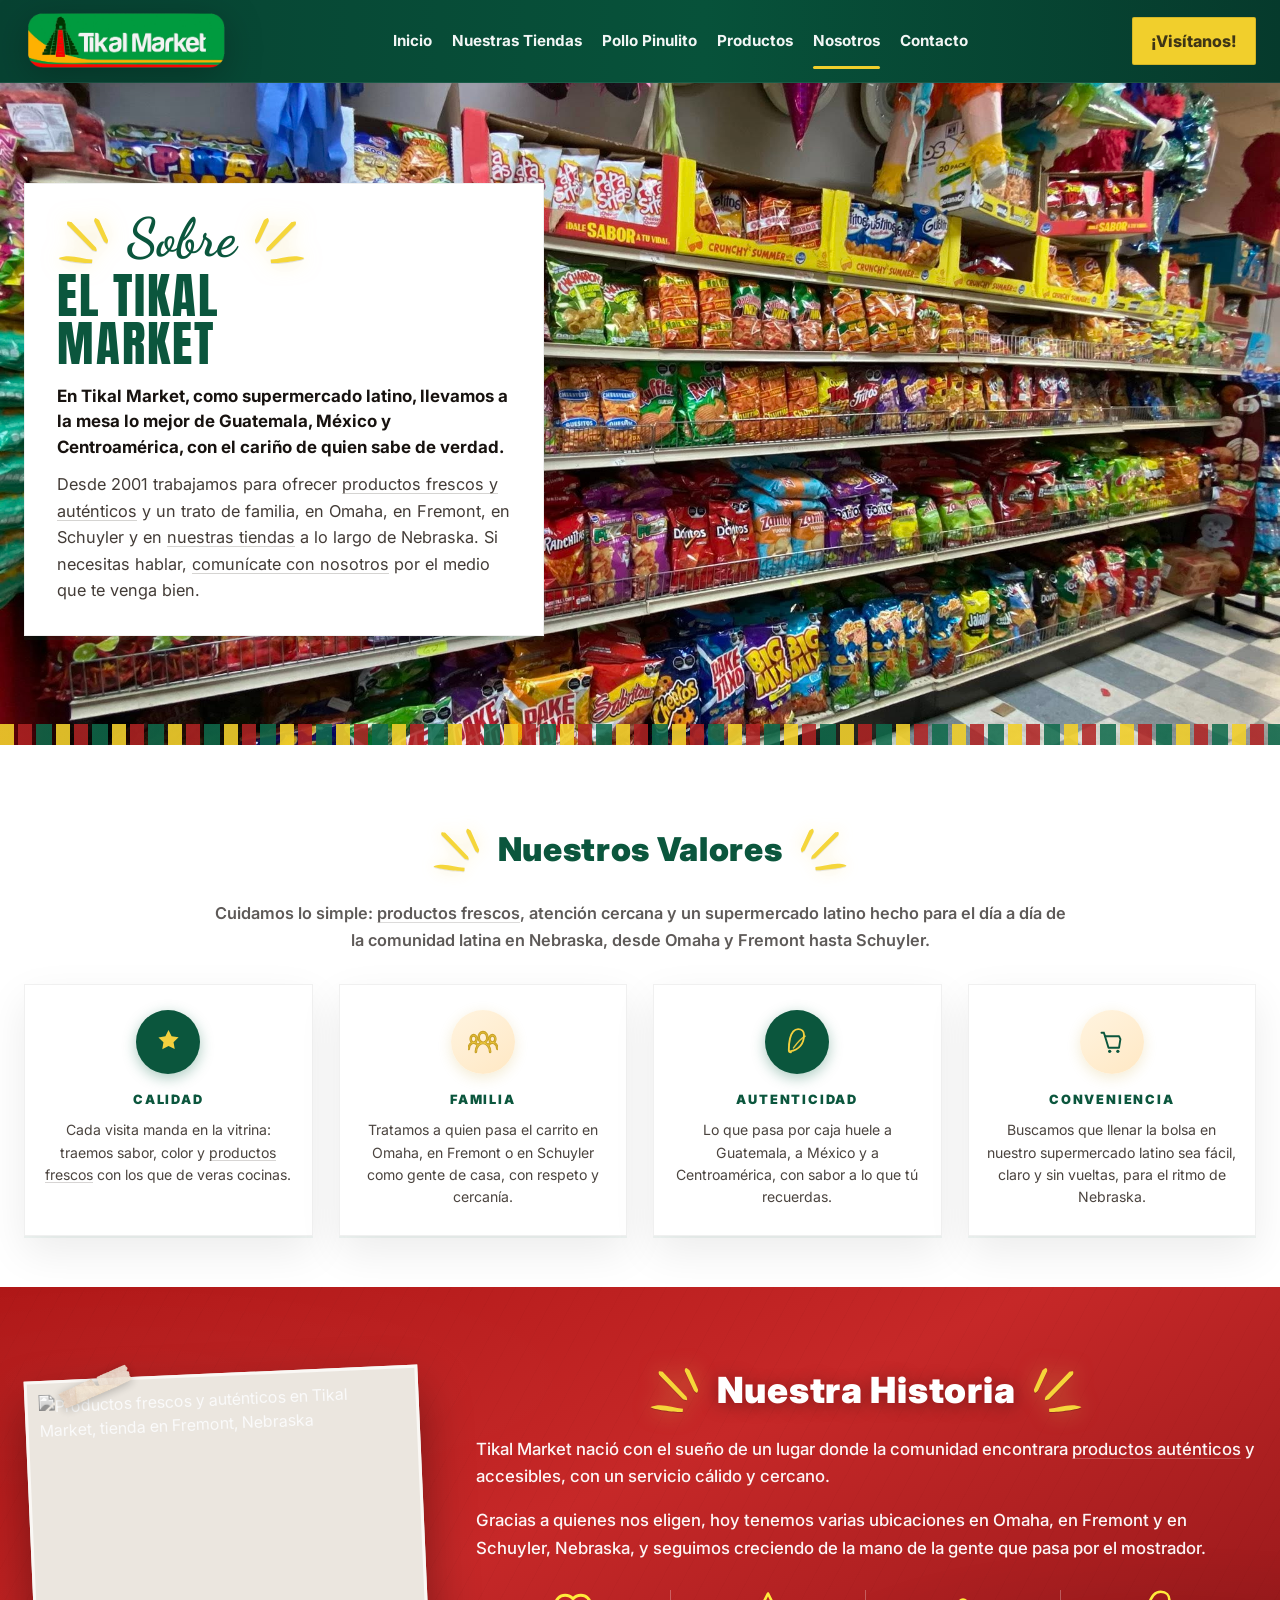
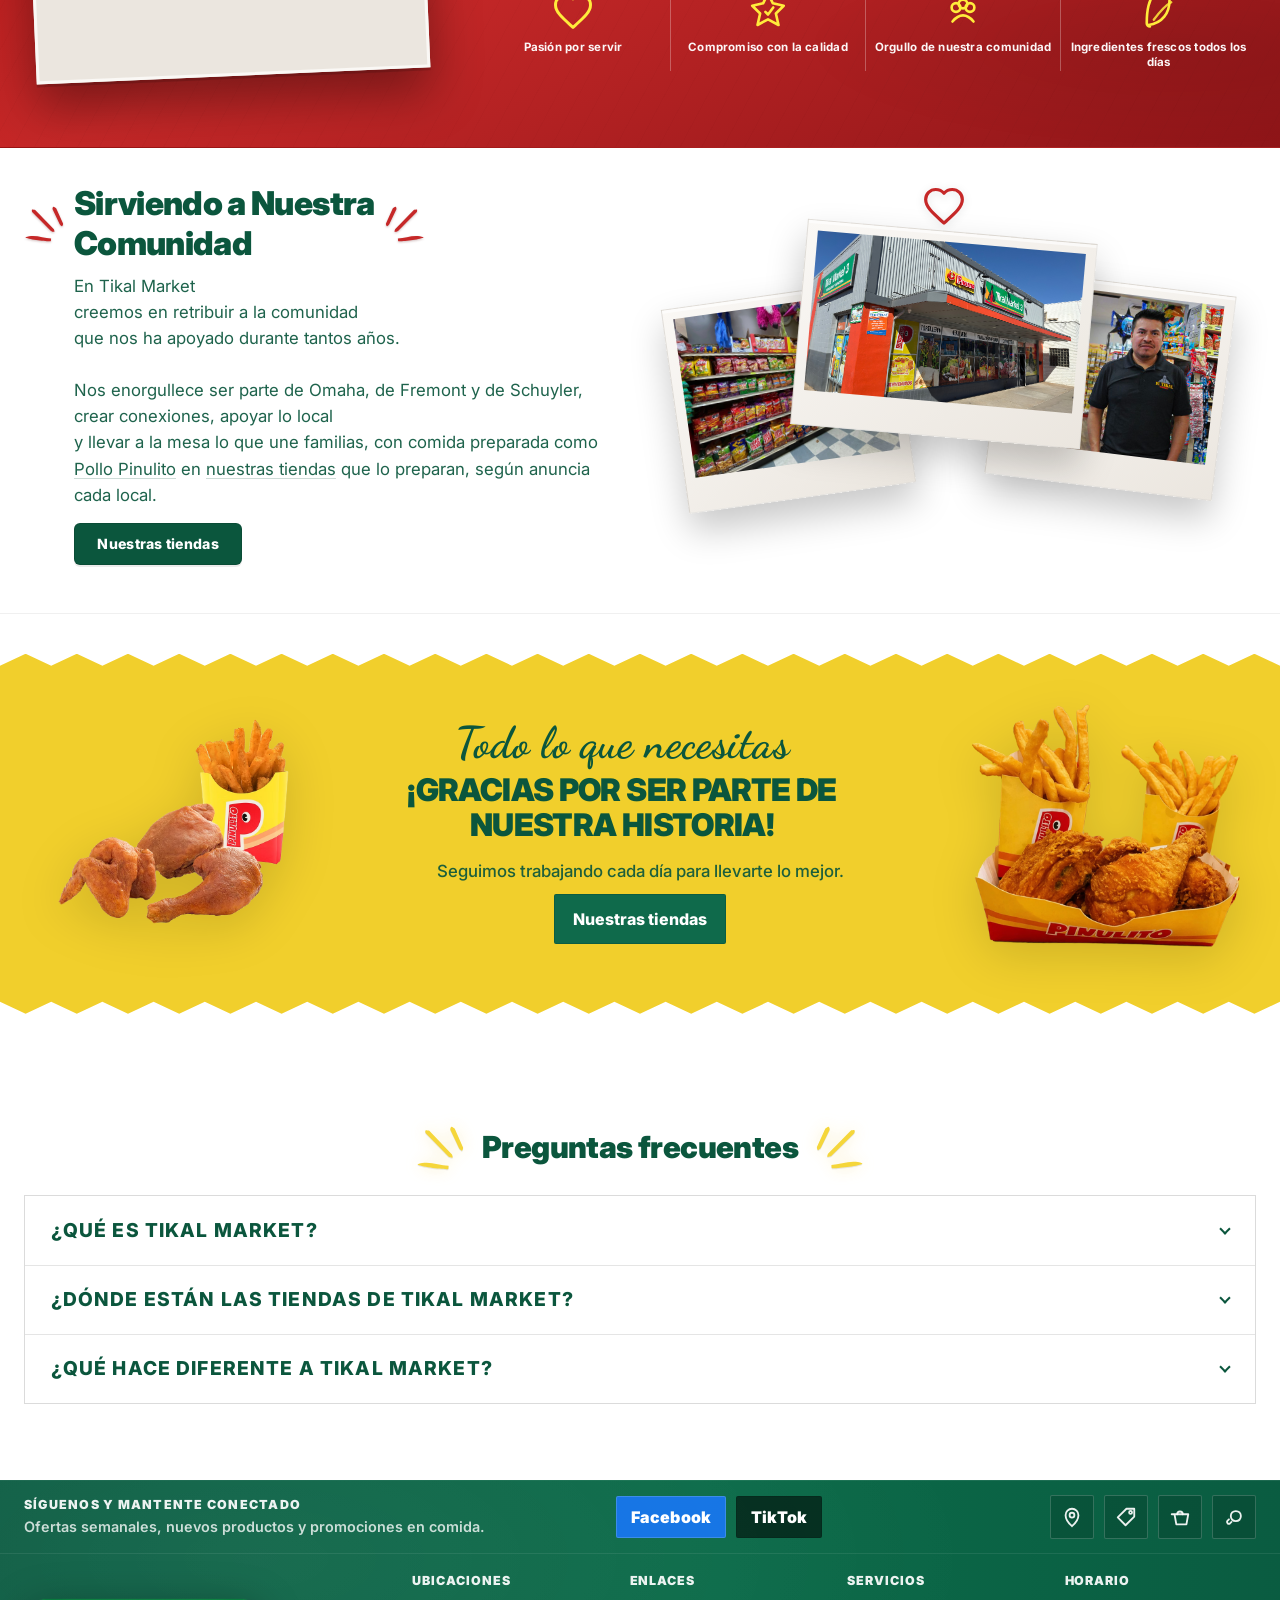
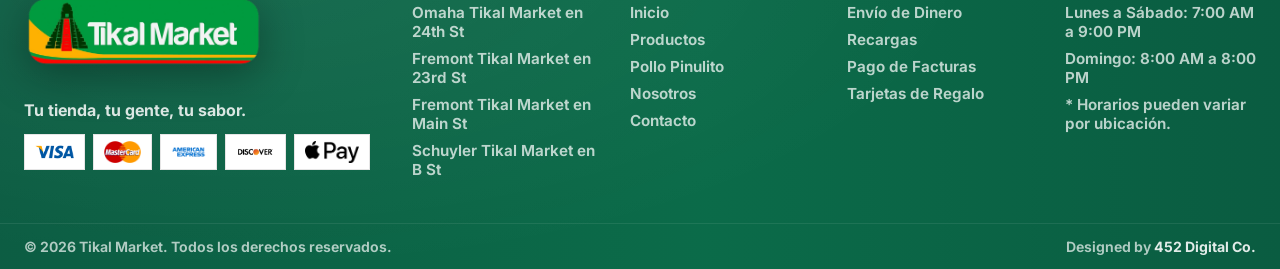
==== commit 1295d38a: "Update about.html" ====
--- a/about.html
+++ b/about.html
@@ -557,7 +557,7 @@
               </figure>
               <figure class="about-community-polaroid about-community-polaroid--c">
                 <img
-                  src="images/el-tikal-1-fremont-storefront-2.jpg"
+                  src="images/owner-picture-tikal-market-1.jpg"
                   alt="Tienda El Tikal Market en Fremont, pasillos con productos frescos"
                   width="400"
                   height="300"
